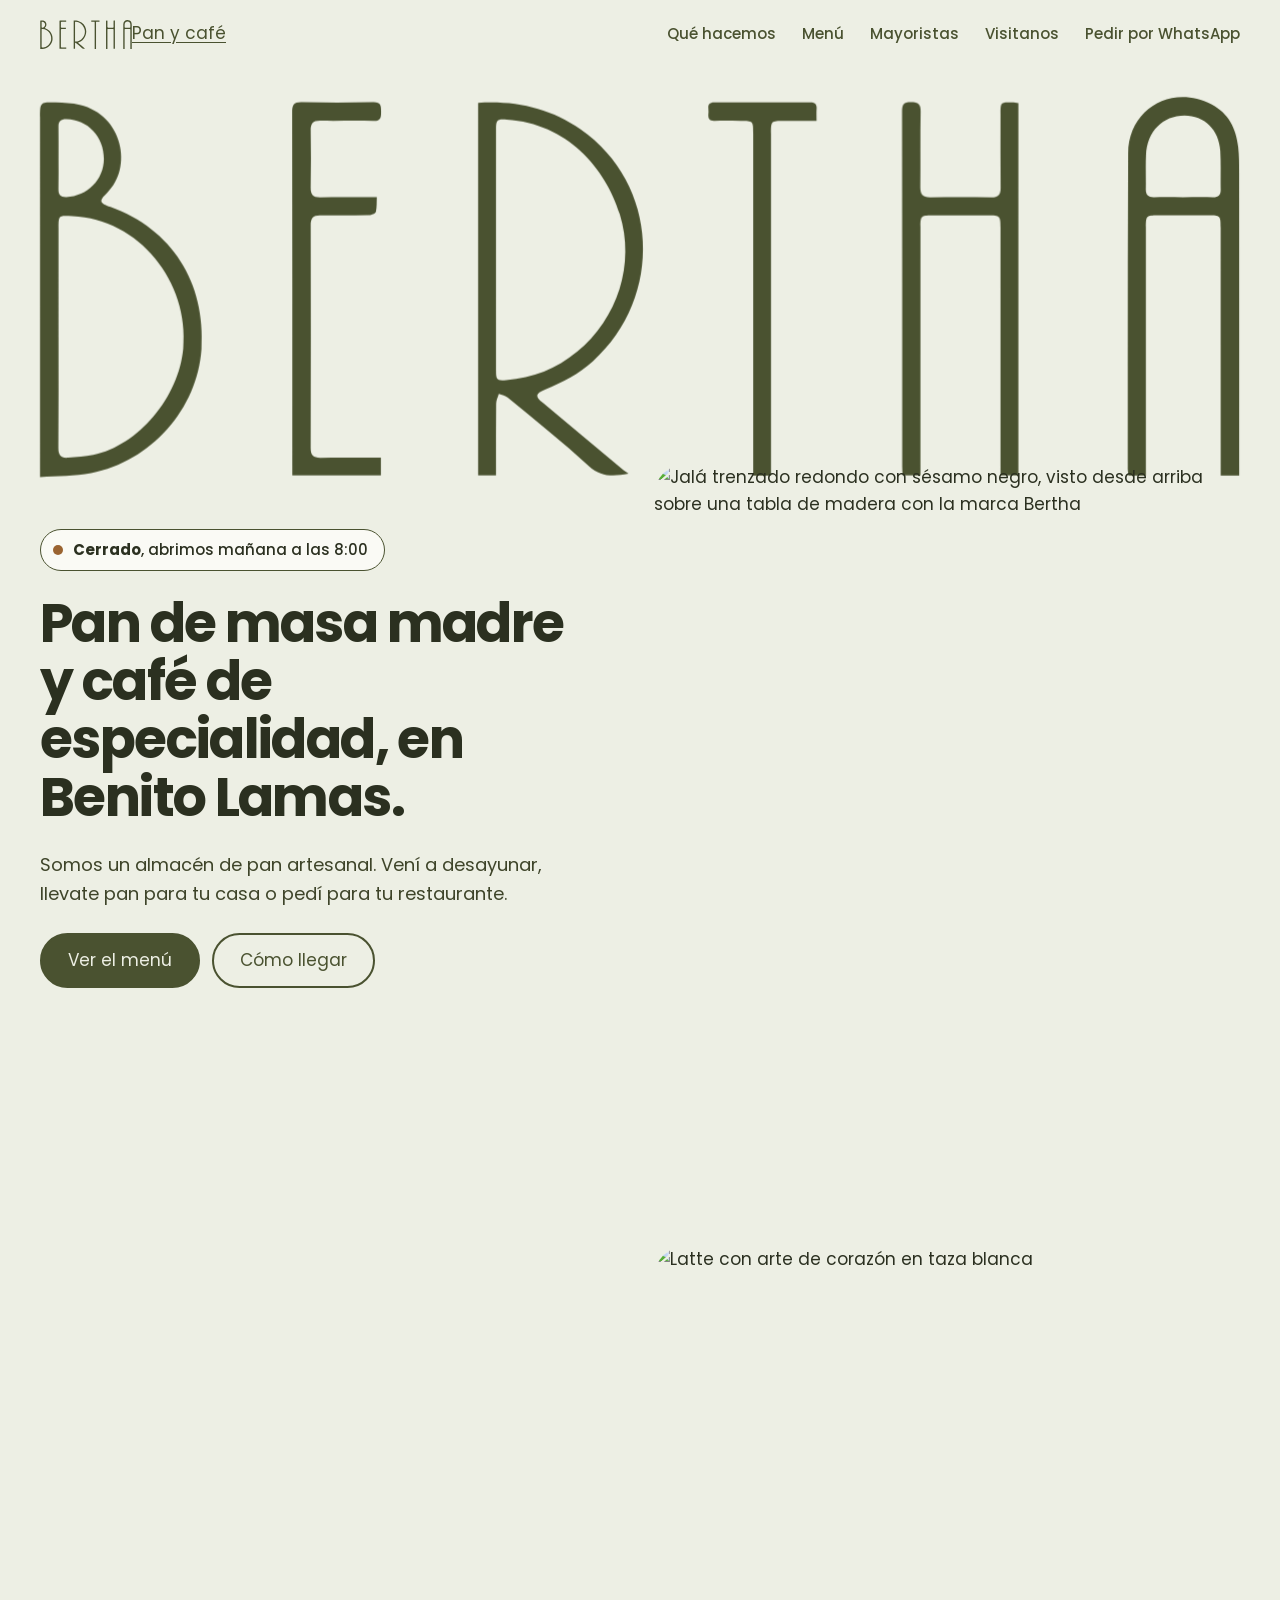
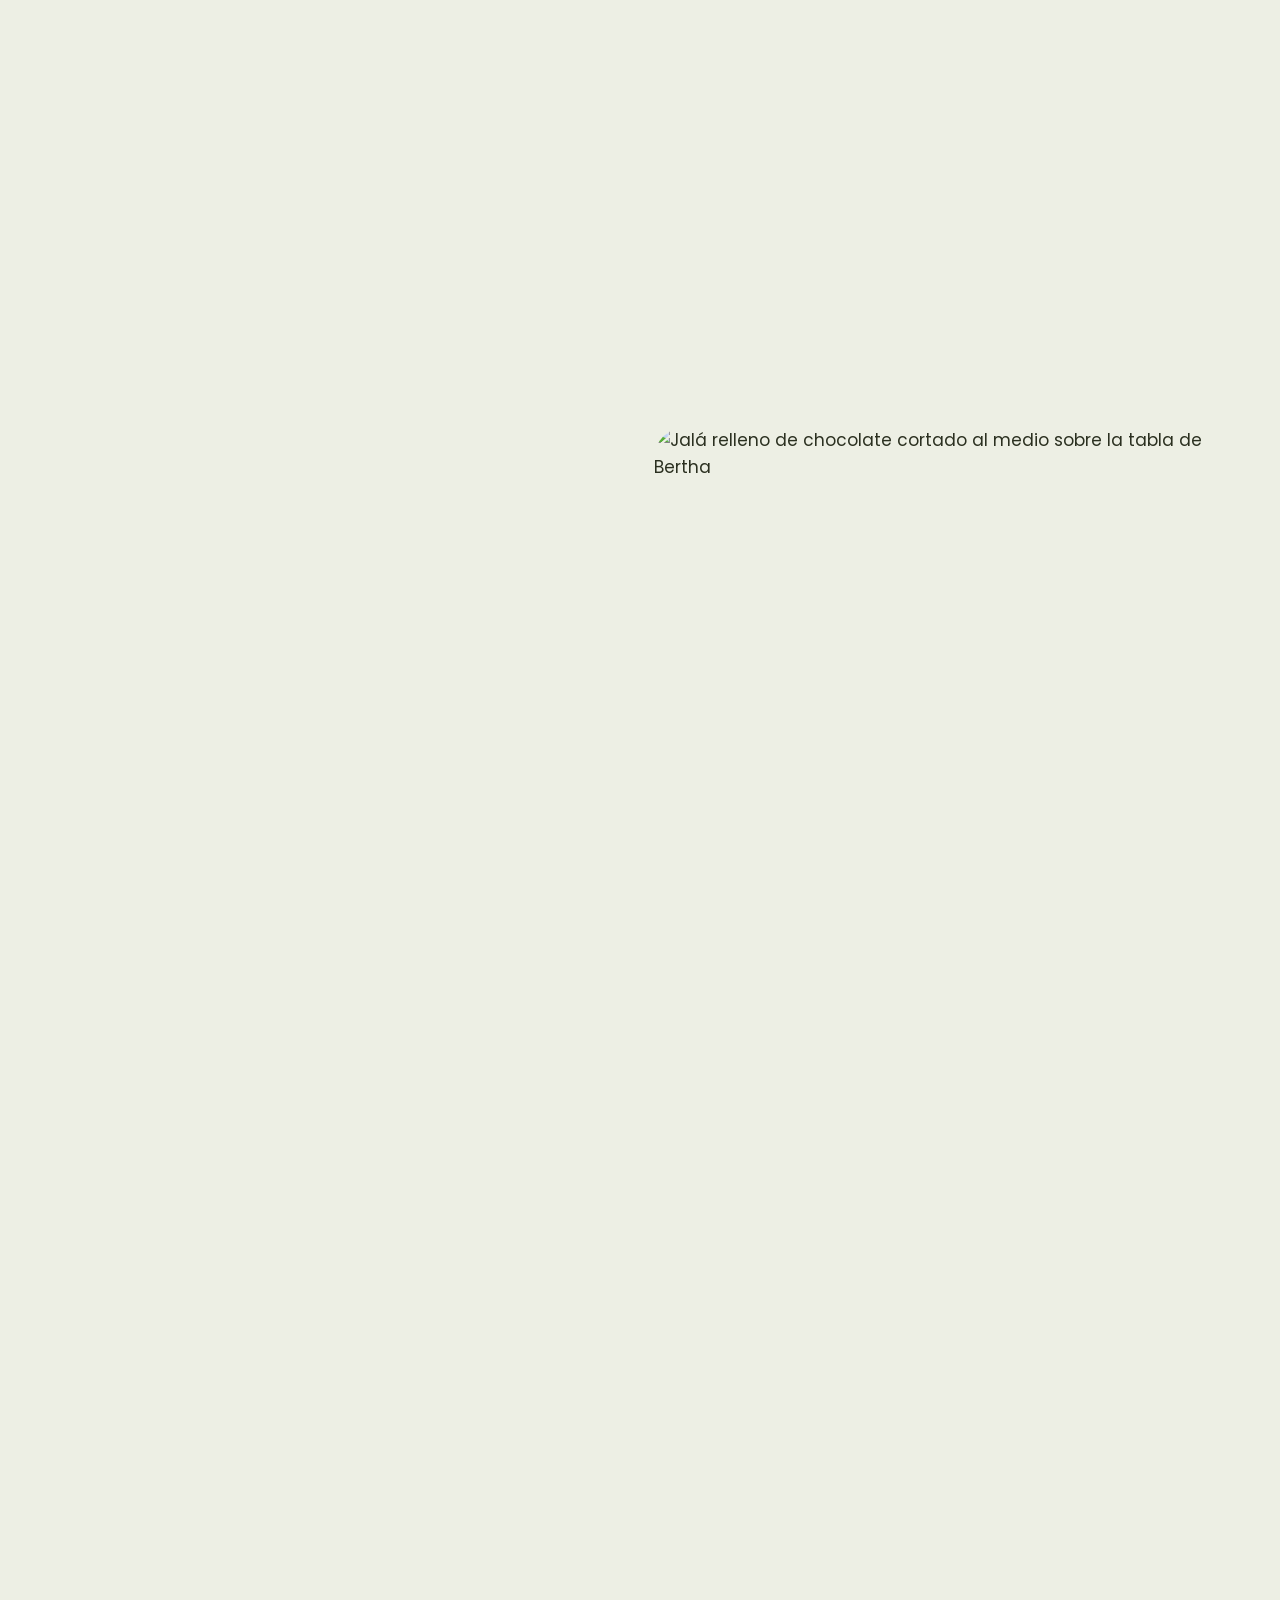
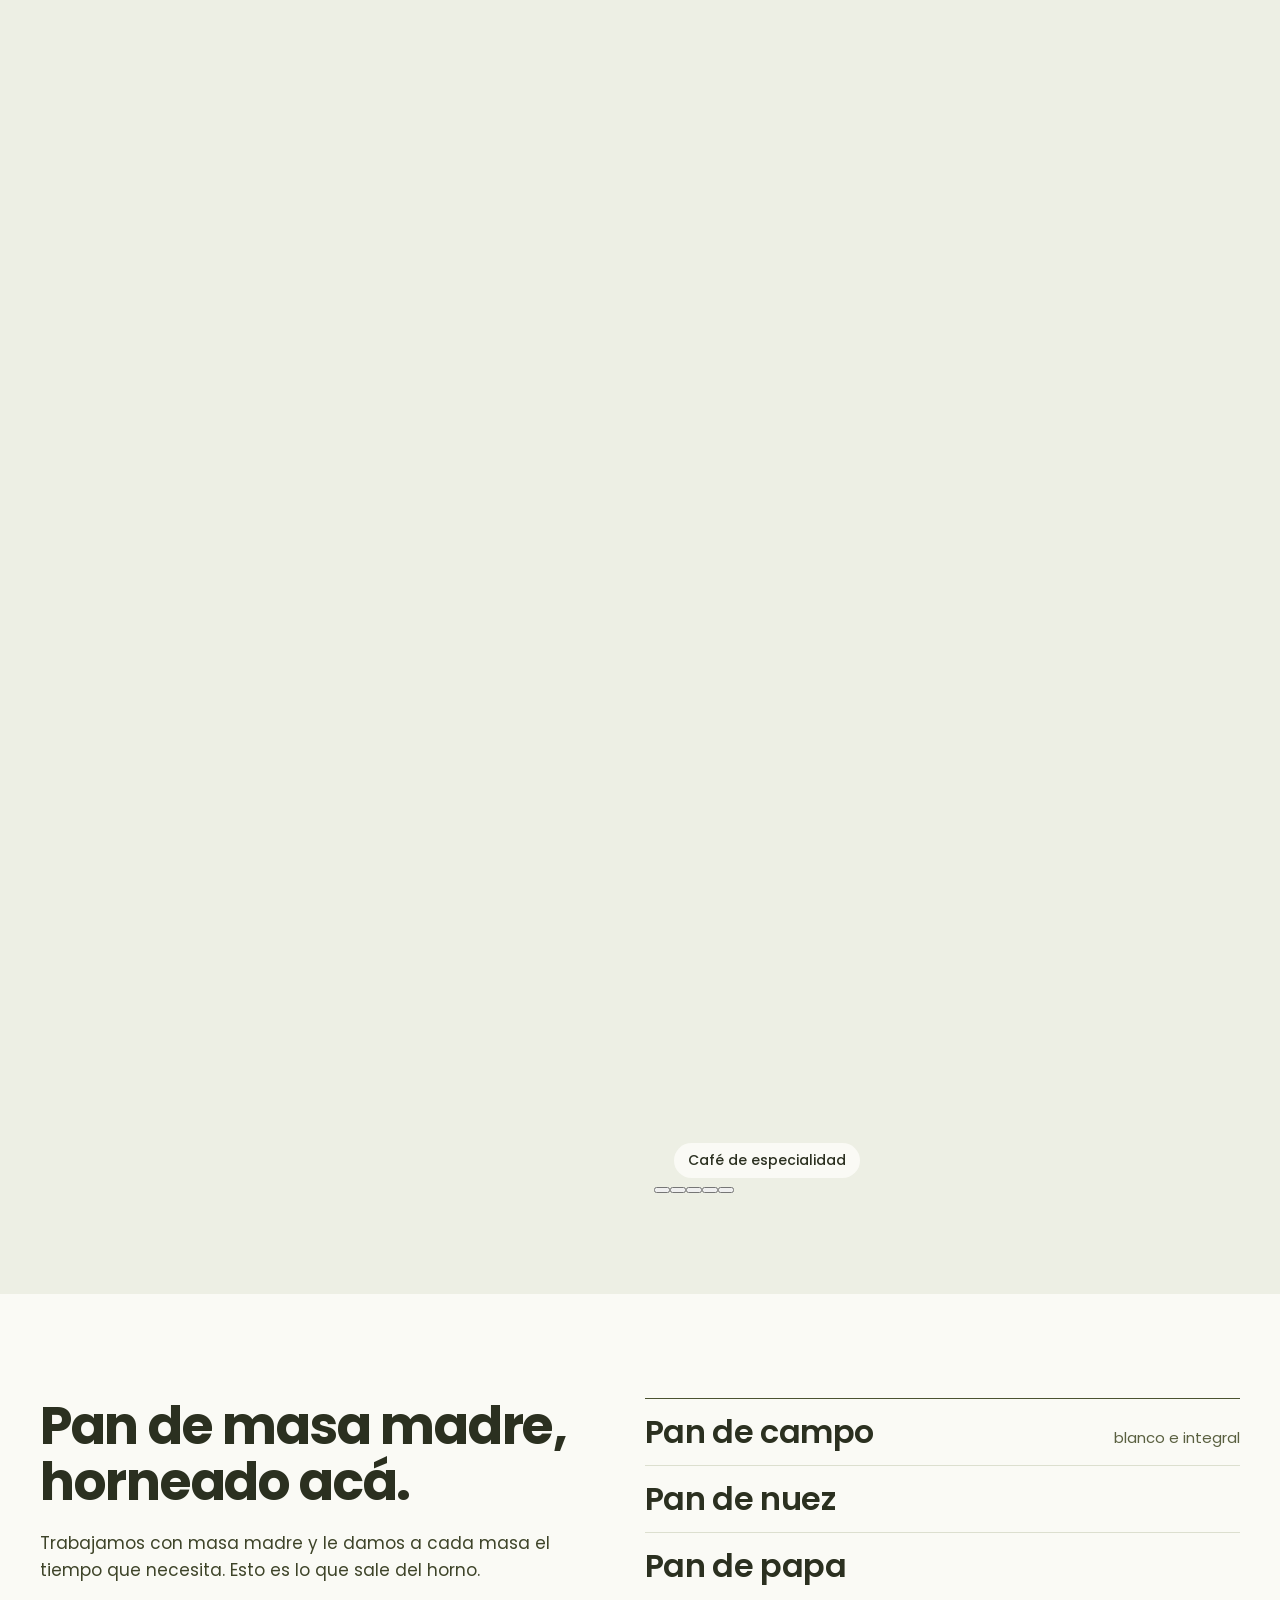
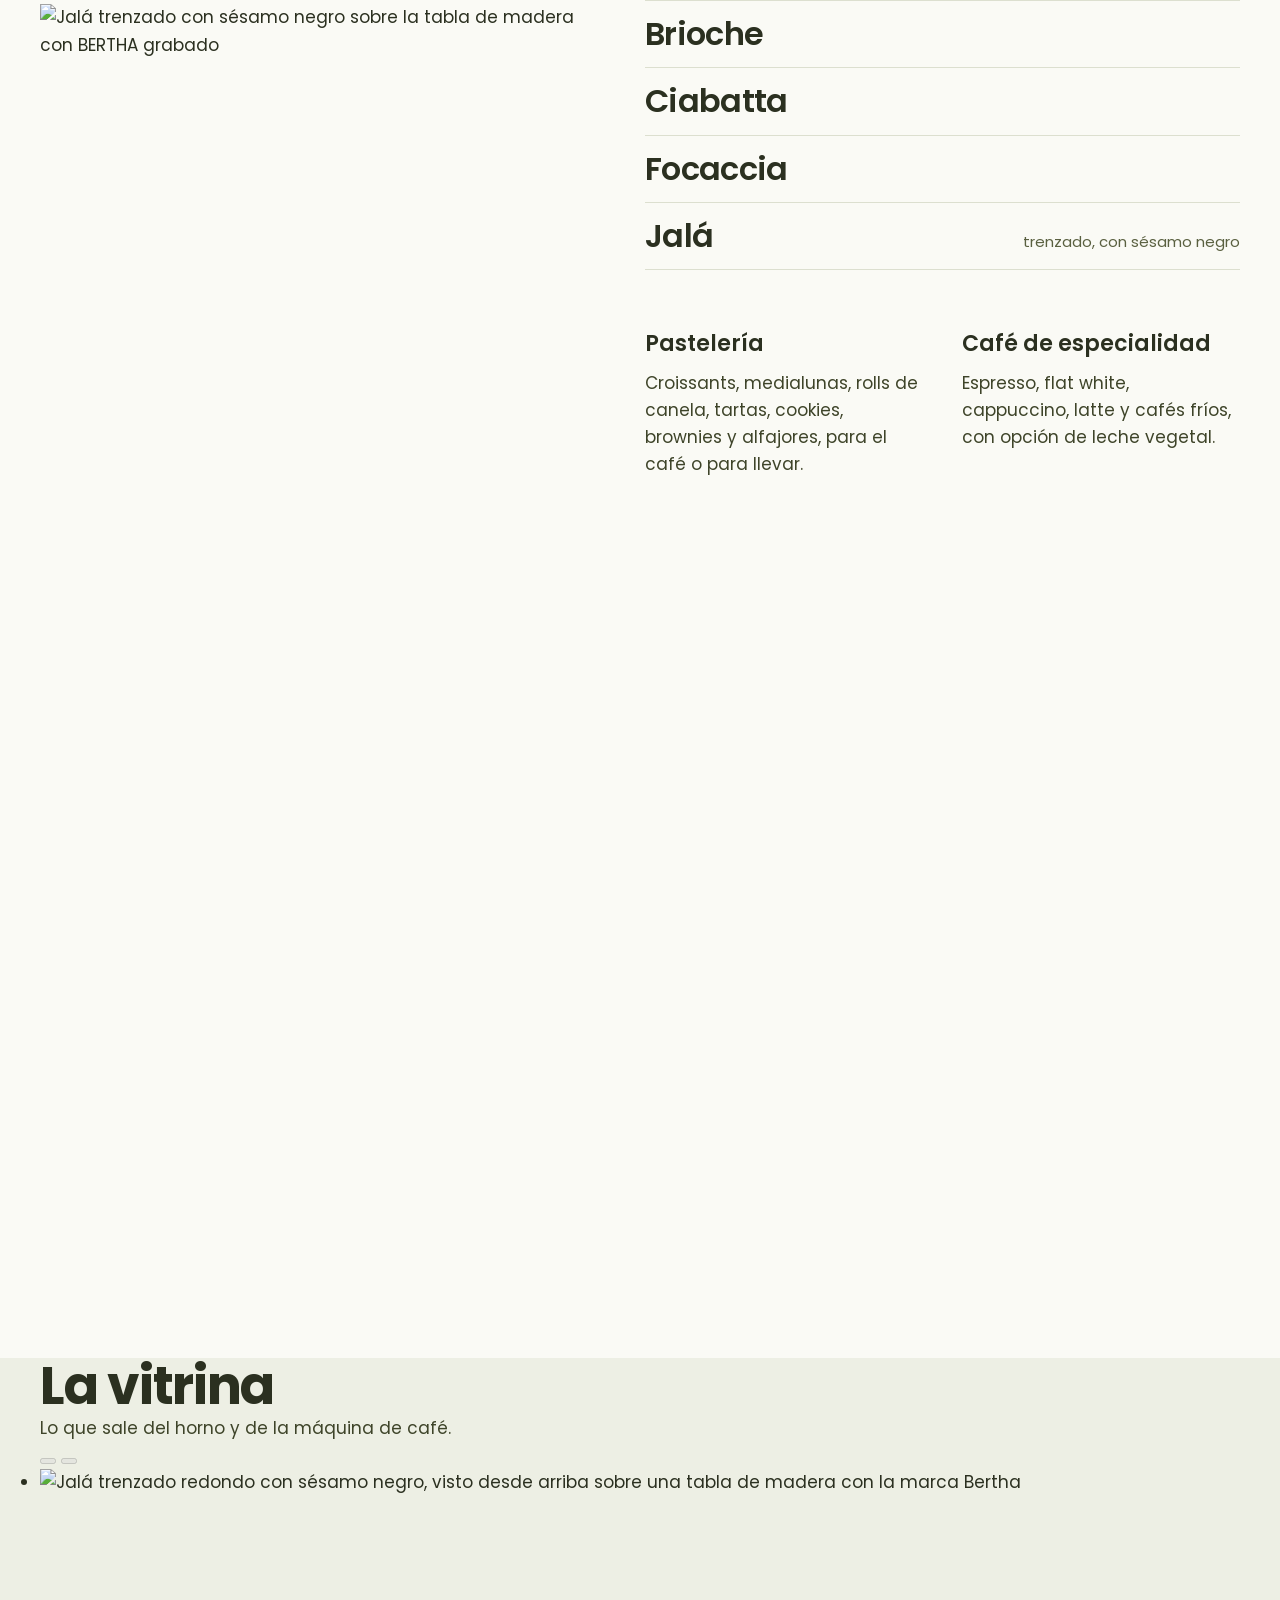
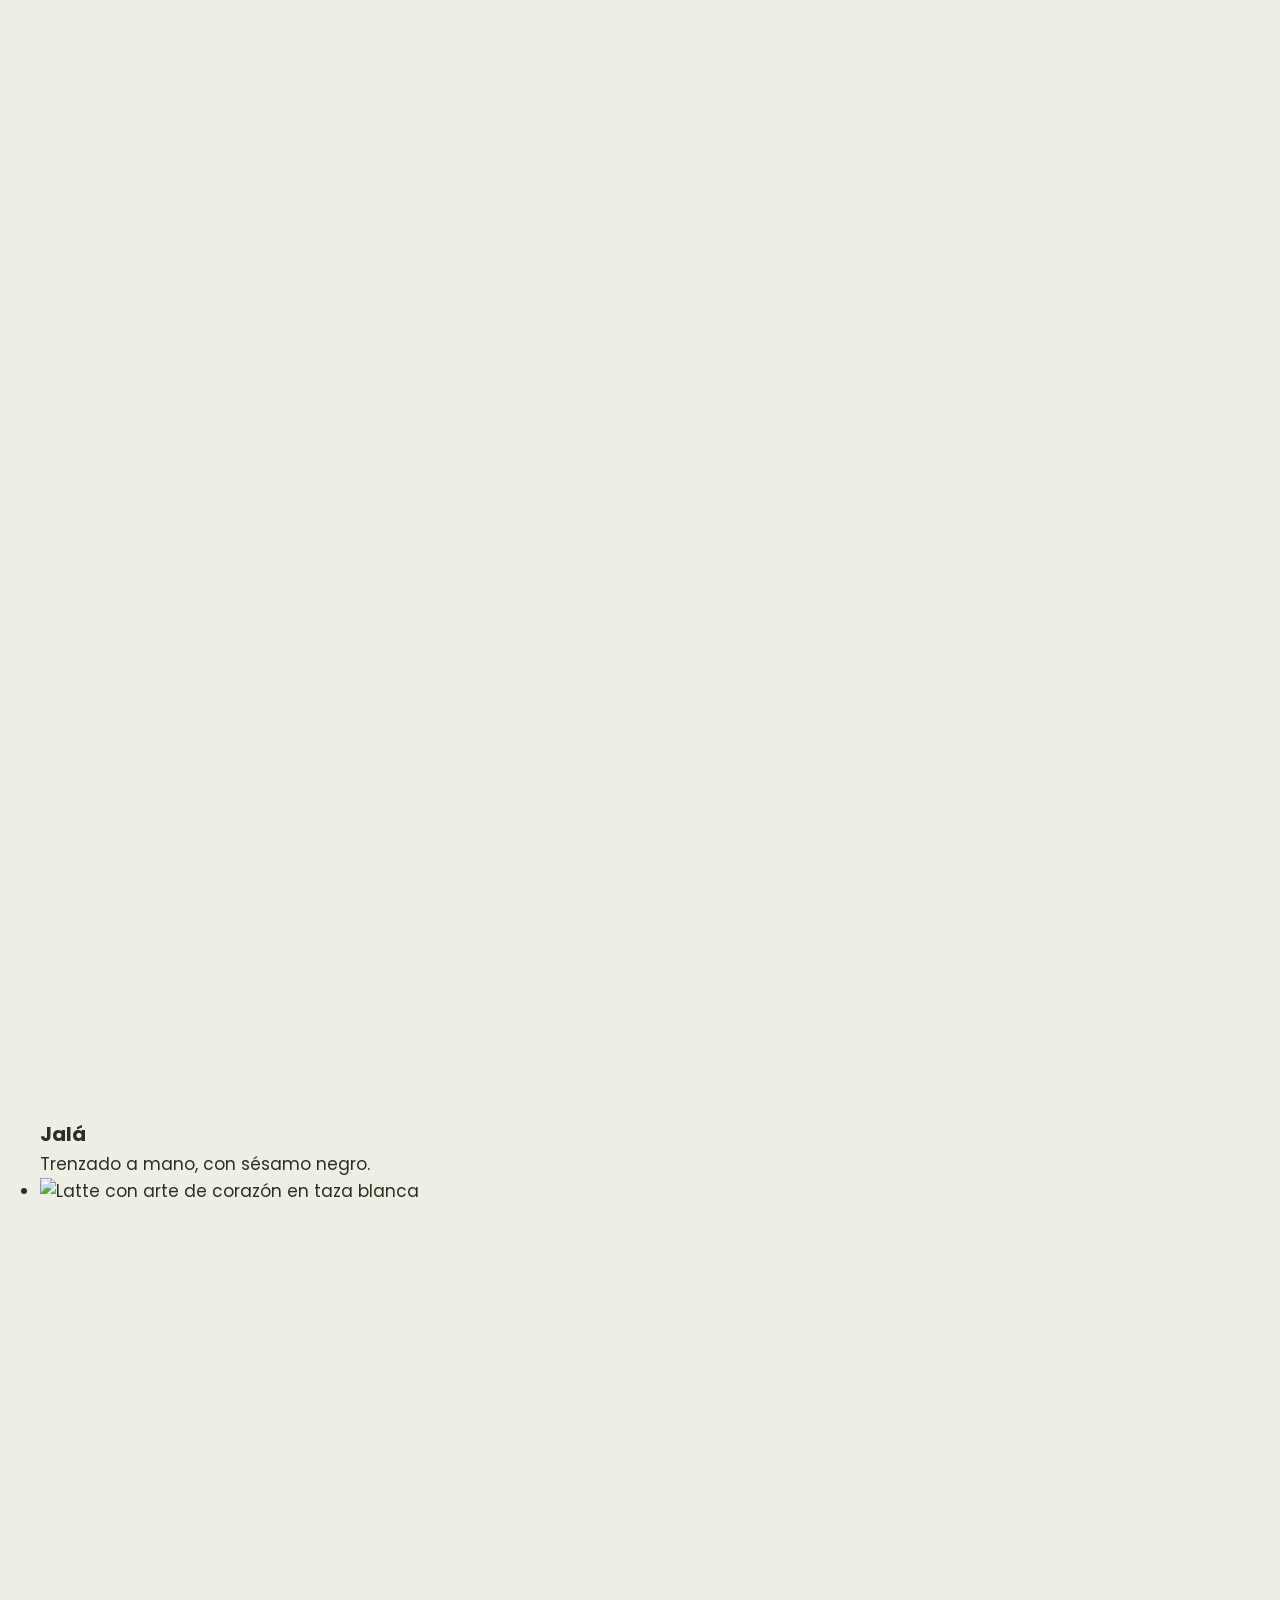
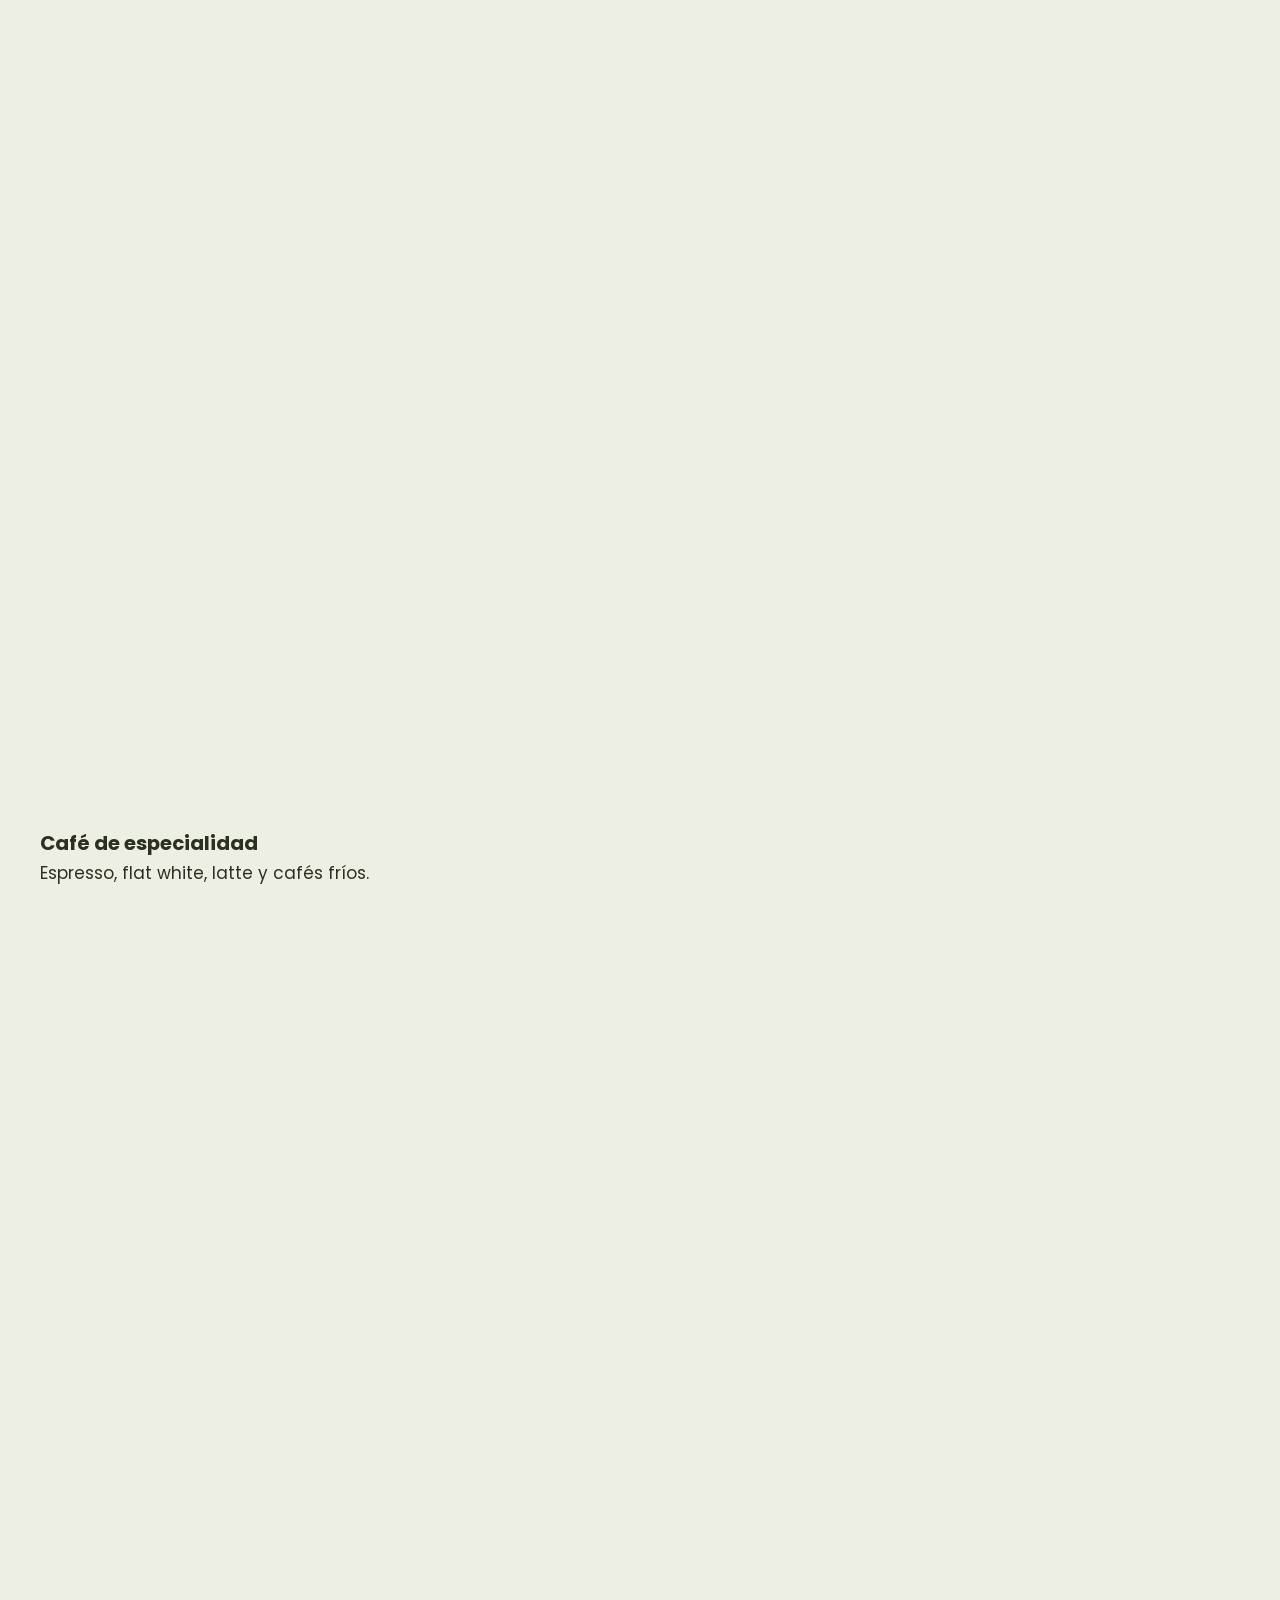
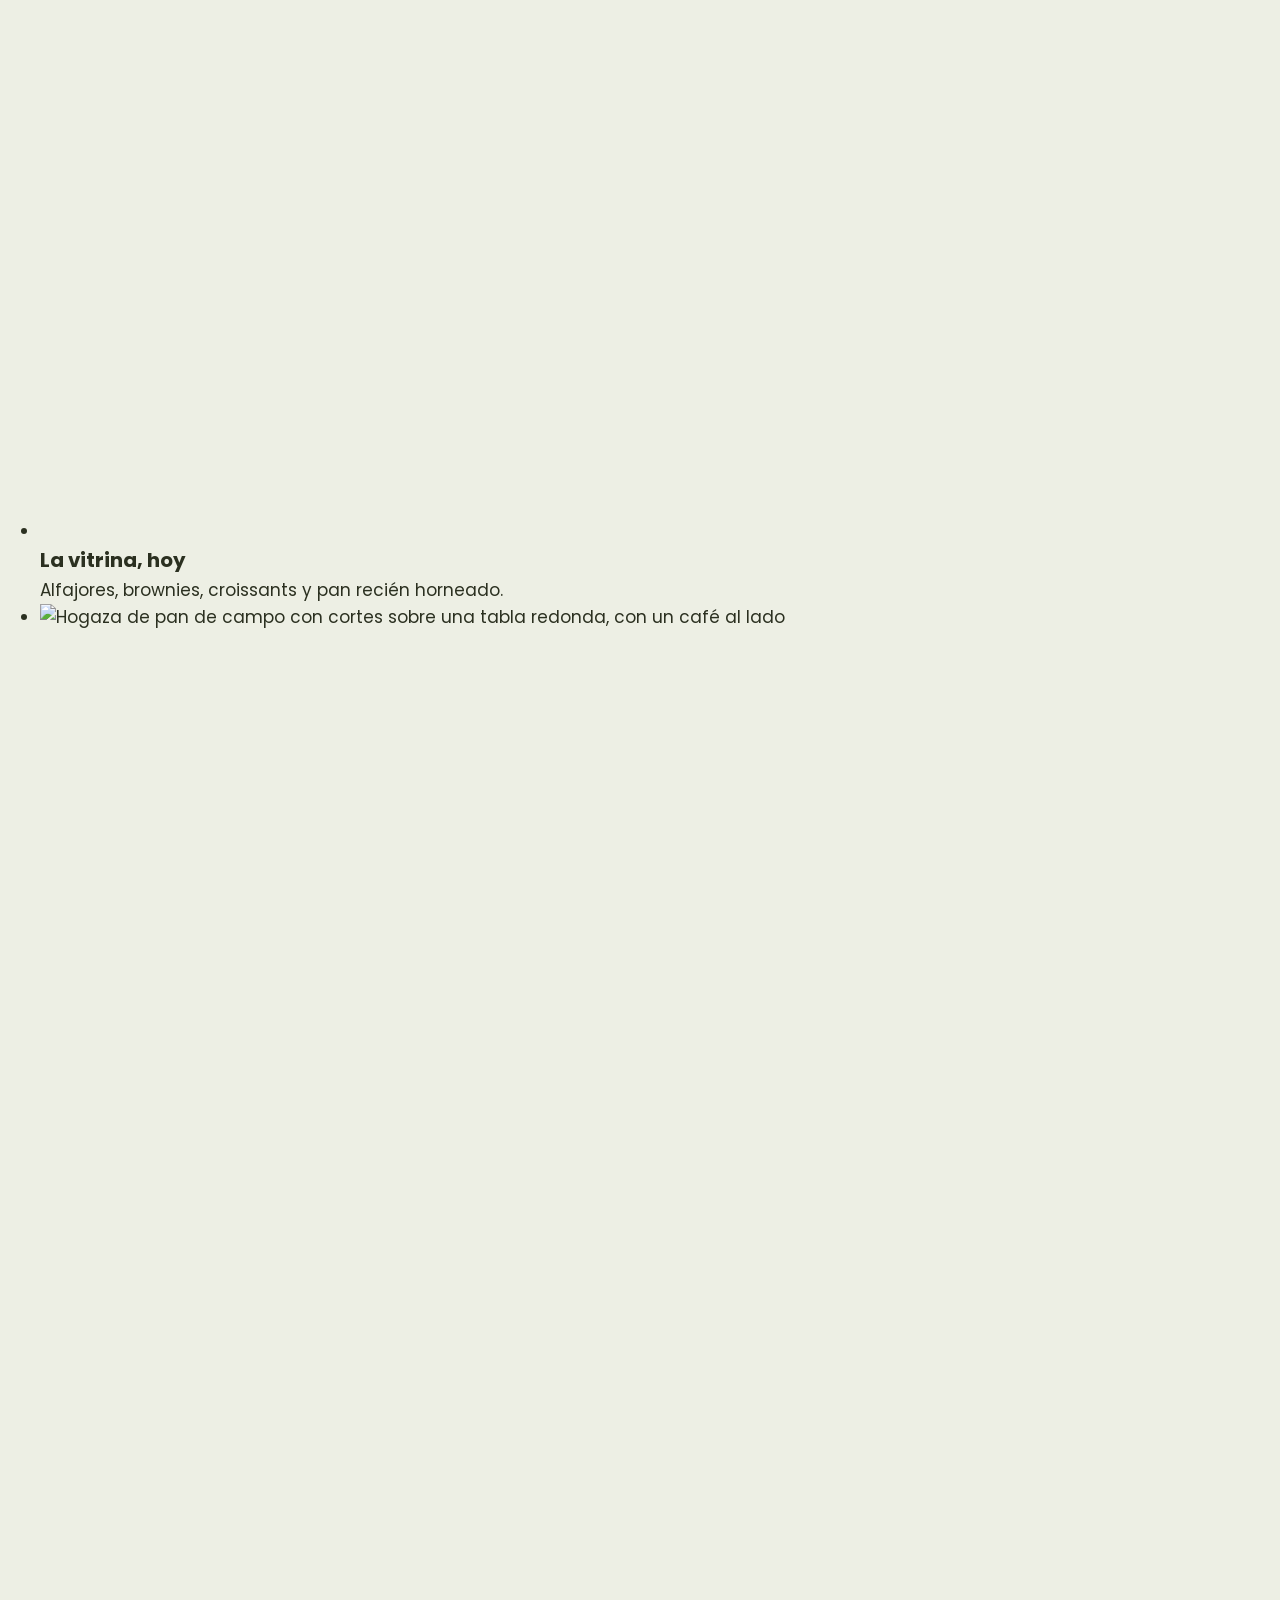
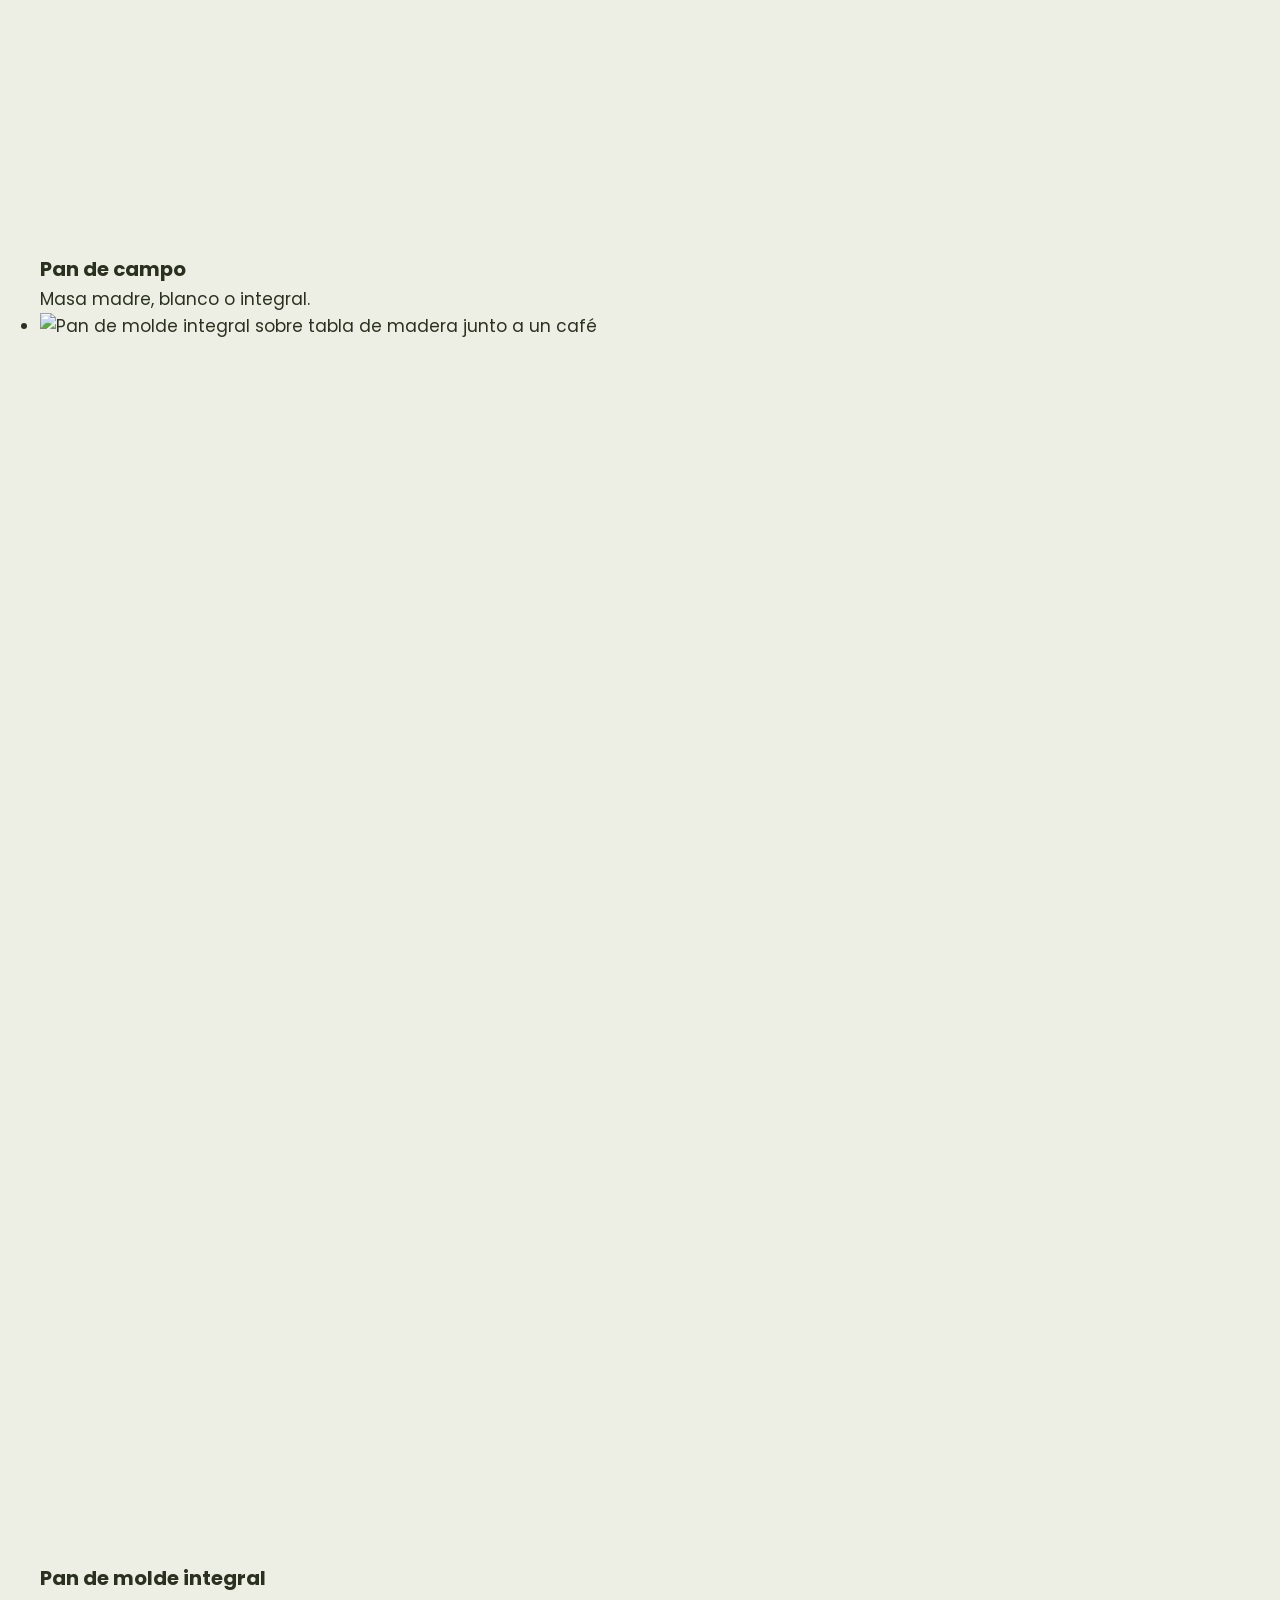
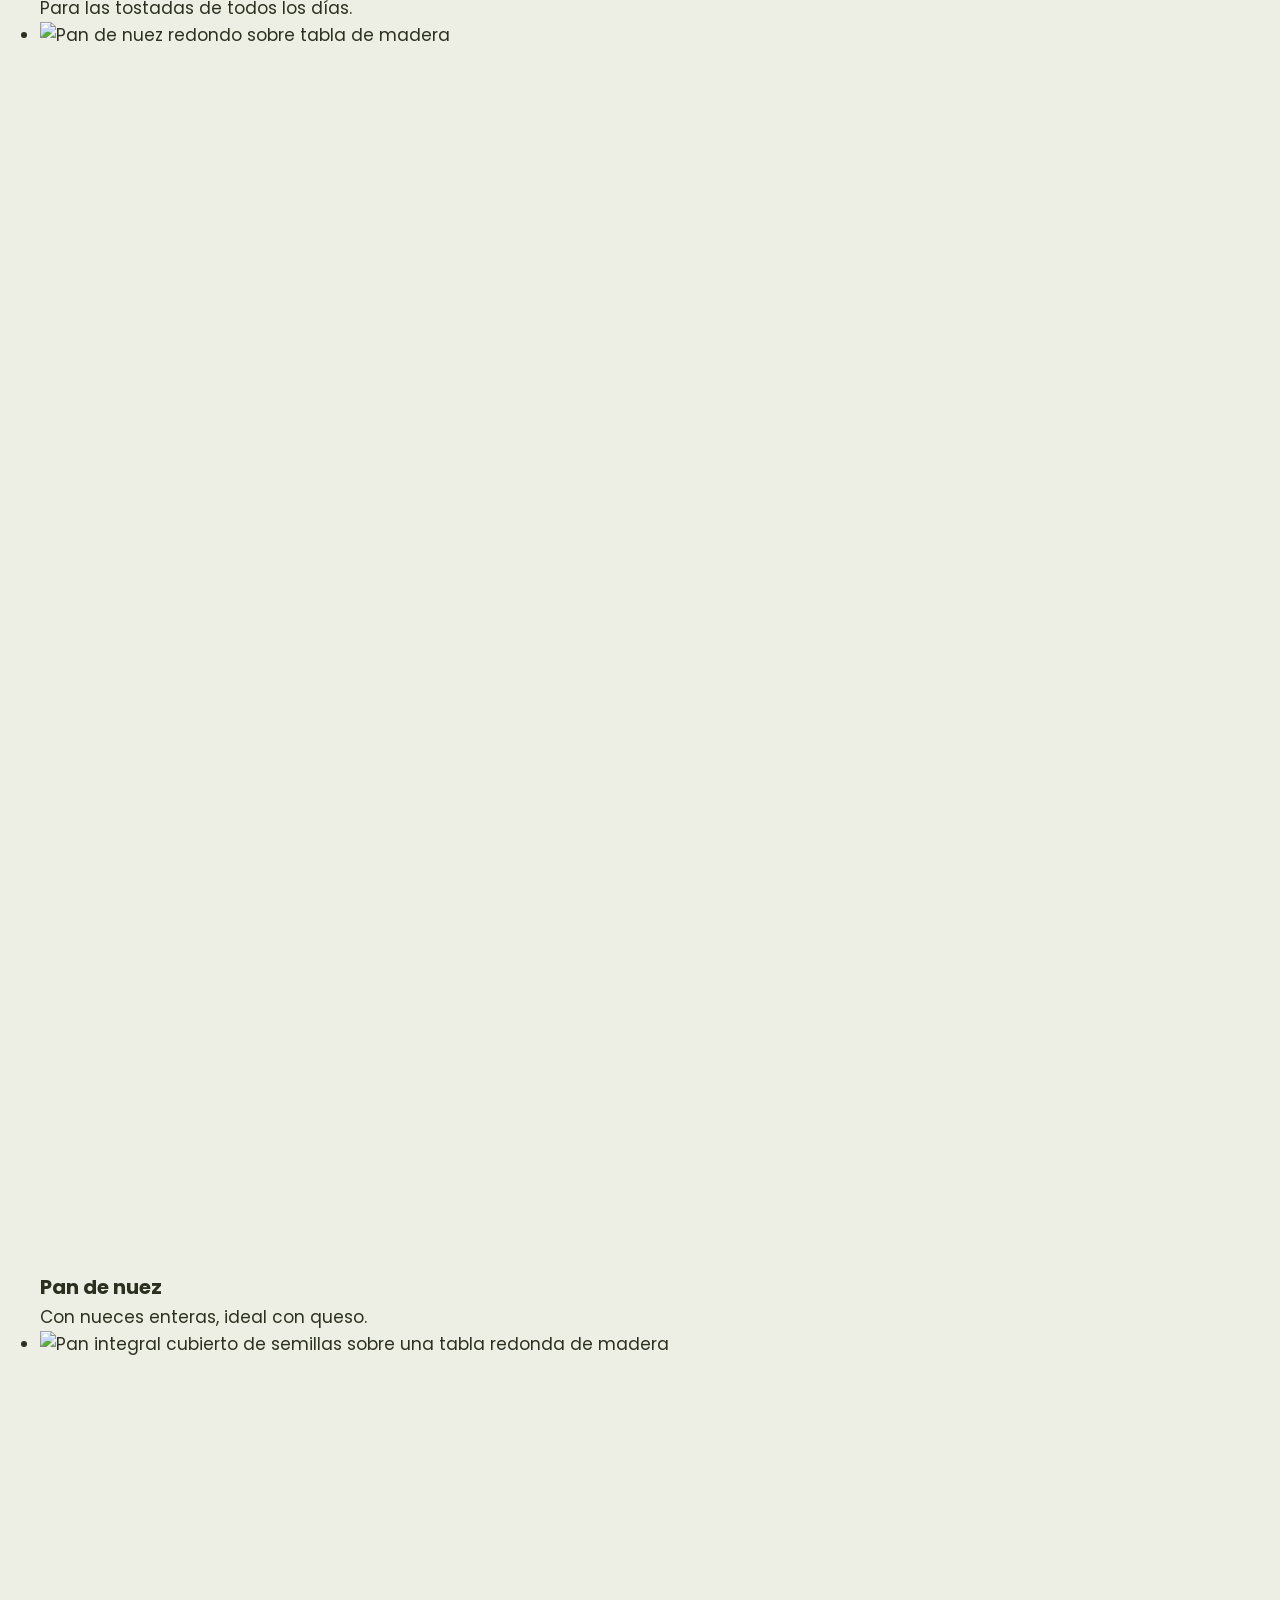
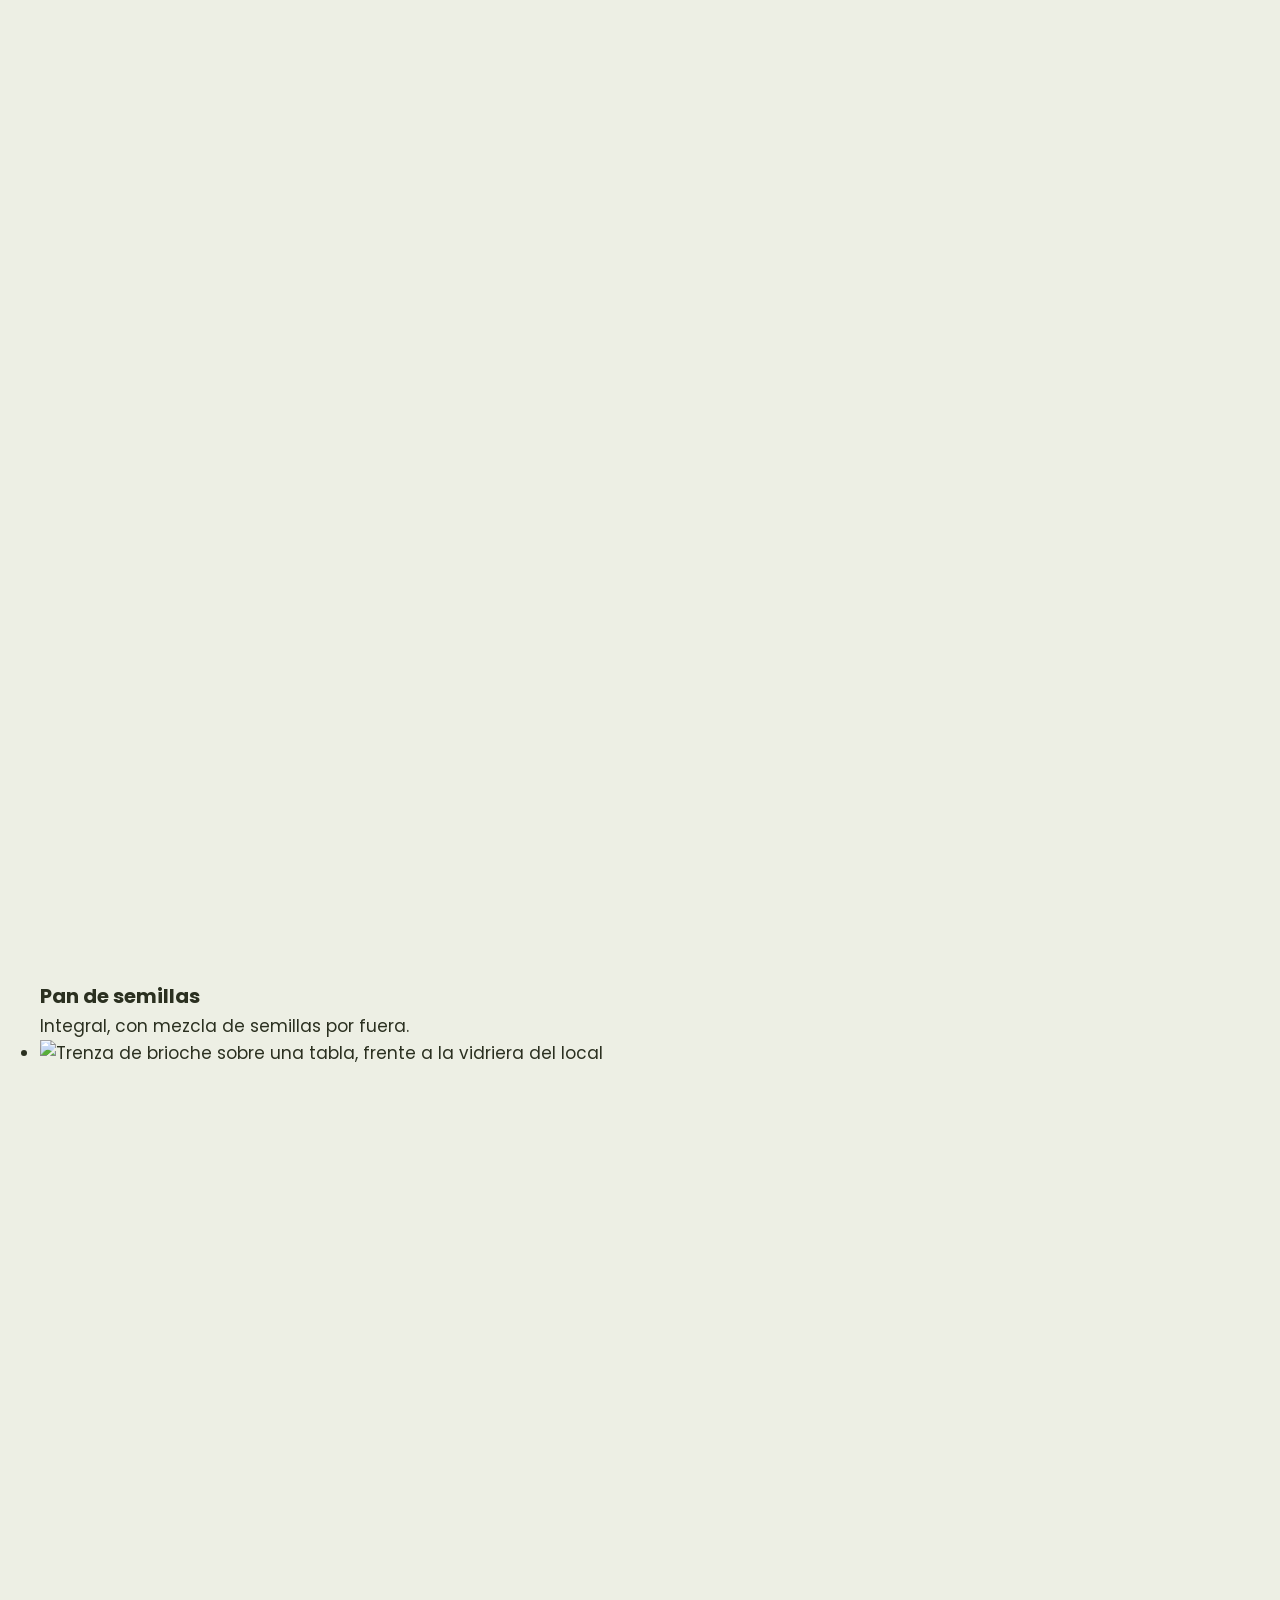
==== public/index.html @ c28b350d "Optimización: portada más liviana, preload correcto, zonas de toque y limpieza - Las fotos 2 a 5 de " ====
<!doctype html>
<html lang="es-UY">
<head>
<meta charset="utf-8">
<meta name="viewport" content="width=device-width, initial-scale=1">
<title>Bertha · Panadería de masa madre y café de especialidad en Montevideo</title>
<meta name="description" content="Bertha, almacén de pan en Benito Lamas 2864, Montevideo. Panadería artesanal con masa madre, pastelería y café de especialidad. Lunes a viernes de 8 a 20, sábados de 9 a 20, domingos cerrado.">
<link rel="canonical" href="https://bertha.uy/">
<meta name="theme-color" content="#EDEFE4">

<meta property="og:type" content="website">
<meta property="og:locale" content="es_UY">
<meta property="og:site_name" content="Bertha">
<meta property="og:title" content="Bertha · Pan de masa madre y café de especialidad">
<meta property="og:description" content="Almacén de pan artesanal y café de especialidad en Benito Lamas 2864, Montevideo.">
<meta property="og:url" content="https://bertha.uy/">
<meta property="og:image" content="https://bertha.uy/img/og.jpg">
<meta property="og:image:width" content="1200">
<meta property="og:image:height" content="630">
<meta name="twitter:card" content="summary_large_image">

<link rel="icon" href="/favicon.ico" sizes="48x48">
<link rel="icon" href="/favicon.svg" type="image/svg+xml">
<link rel="apple-touch-icon" href="/img/apple-touch-icon.png">
<link rel="manifest" href="/site.webmanifest">

<link rel="preconnect" href="https://fonts.googleapis.com">
<link rel="preconnect" href="https://fonts.gstatic.com" crossorigin>
<link href="https://fonts.googleapis.com/css2?family=Poppins:wght@400;500;600;700&display=swap" rel="stylesheet">
<link rel="preload" as="image" href="/img/g-jala-arriba-1000.webp" imagesrcset="/img/g-jala-arriba-600.webp 600w, /img/g-jala-arriba-1000.webp 1000w" imagesizes="(max-width: 860px) 100vw, 600px">
<link rel="stylesheet" href="/estilos.css?v=2026101314">
<script>document.documentElement.classList.add('js');</script>

<script type="application/ld+json">
{
  "@context": "https://schema.org",
  "@type": "Bakery",
  "name": "Bertha",
  "alternateName": "Bertha · Almacén de pan",
  "description": "Panadería artesanal con masa madre y café de especialidad.",
  "url": "https://bertha.uy/",
  "image": ["https://bertha.uy/img/og.jpg", "https://bertha.uy/img/g-jala-arriba-1000.jpg", "https://bertha.uy/img/g-mesa-vidriera-1000.jpg", "https://bertha.uy/img/g-campo-mesa-1000.jpg"],
  "logo": "https://bertha.uy/img/logo.png",
  "servesCuisine": ["Panadería", "Café de especialidad"],
  "priceRange": "$",
  "address": {
    "@type": "PostalAddress",
    "streetAddress": "Benito Lamas 2864",
    "addressLocality": "Montevideo",
    "addressCountry": "UY"
  },
  "openingHoursSpecification": [
    { "@type": "OpeningHoursSpecification", "dayOfWeek": ["Monday", "Tuesday", "Wednesday", "Thursday", "Friday"], "opens": "08:00", "closes": "20:00" },
    { "@type": "OpeningHoursSpecification", "dayOfWeek": "Saturday", "opens": "09:00", "closes": "20:00" }
  ],
  "telephone": "+598 98 092 333",
  "sameAs": ["https://www.instagram.com/bertha_uy/"]
}
</script>
</head>
<body>
<a class="saltar" href="#contenido">Saltar al contenido</a>

<header class="encabezado" id="encabezado">
  <nav class="contenedor nav" aria-label="Principal">
    <a class="marca" href="#inicio" aria-label="Bertha, ir al inicio"><svg aria-hidden="true" viewBox="260.324 218.324 316.235 100.212" width="92" height="29"><g fill="#4A5230"><path d="M 380.574219 258.46875 C 380.574219 269.140625 380.570312 279.808594 380.578125 290.480469 C 380.582031 292.96875 380.804688 293.144531 383.300781 292.960938 C 390.308594 292.433594 396.496094 290.03125 401.96875 285.488281 C 412.714844 276.5625 417.285156 262.332031 413.203125 249.167969 C 409.402344 236.917969 399.265625 225.242188 383.398438 224.25 C 380.867188 224.089844 380.578125 224.289062 380.578125 226.890625 C 380.574219 237.417969 380.574219 247.945312 380.574219 258.46875 M 415.527344 317.660156 C 411.570312 318.359375 408.265625 318.578125 405.058594 315.636719 C 398.191406 309.347656 390.867188 303.546875 383.683594 297.601562 C 383.054688 297.082031 382.105469 296.945312 381.304688 296.628906 C 381.0625 297.46875 380.617188 298.304688 380.609375 299.144531 C 380.546875 304.628906 380.574219 310.113281 380.574219 315.597656 L 380.574219 318.074219 L 375.863281 318.074219 L 375.863281 219.832031 C 385.734375 219.203125 394.785156 221.207031 402.890625 226.835938 C 423.488281 241.140625 425.011719 270.890625 406.105469 288.042969 C 402.382812 291.421875 398.066406 293.613281 393.484375 295.449219 C 390.957031 296.460938 390.820312 297.199219 392.890625 298.933594 C 399.976562 304.882812 407.078125 310.8125 414.183594 316.738281 C 414.597656 317.085938 415.078125 317.355469 415.527344 317.660156"/><path d="M 265.195312 234.4375 C 265.195312 237.140625 265.242188 239.847656 265.175781 242.542969 C 265.140625 244.078125 265.679688 244.730469 267.289062 244.679688 C 272.757812 244.511719 277.148438 240.089844 277.160156 234.632812 C 277.175781 228.78125 272.875 224.242188 267.28125 224.15625 C 265.882812 224.132812 265.15625 224.617188 265.183594 226.121094 C 265.230469 228.894531 265.195312 231.664062 265.195312 234.4375 M 265.195312 281.613281 C 265.195312 291.363281 265.238281 301.117188 265.15625 310.867188 C 265.140625 312.882812 265.90625 313.609375 267.785156 313.417969 C 269.980469 313.191406 272.210938 313.15625 274.351562 312.695312 C 286.378906 310.09375 296.867188 297.5 298.085938 284.636719 C 299.734375 267.15625 286.367188 250.394531 268.816406 249.734375 C 265.191406 249.601562 265.195312 249.445312 265.195312 253 C 265.191406 262.539062 265.191406 272.074219 265.195312 281.613281 M 260.324219 318.535156 L 260.324219 223.722656 C 260.324219 219.699219 260.324219 219.628906 264.457031 219.742188 C 266.578125 219.796875 268.746094 219.917969 270.800781 220.398438 C 282.179688 223.054688 284.898438 237.023438 277.949219 243.632812 C 275.777344 245.695312 276.015625 246.269531 278.898438 247.3125 C 295.027344 253.125 304.078125 267.257812 302.894531 284.769531 C 301.832031 300.515625 289.664062 314.367188 273.78125 317.476562 C 269.507812 318.316406 265.042969 318.191406 260.324219 318.535156"/><path d="M 561.753906 244.734375 C 564.378906 244.734375 567.007812 244.703125 569.632812 244.742188 C 571.058594 244.769531 571.714844 244.195312 571.683594 242.726562 C 571.621094 239.320312 571.765625 235.902344 571.570312 232.507812 C 571.25 226.949219 567.335938 223.199219 562.136719 223.21875 C 556.394531 223.238281 552.285156 227.386719 551.988281 233.628906 C 551.847656 236.601562 551.992188 239.59375 551.933594 242.574219 C 551.902344 244.117188 552.546875 244.773438 554.085938 244.746094 C 556.640625 244.703125 559.195312 244.734375 561.753906 244.734375 M 576.558594 318.144531 L 571.679688 318.144531 L 571.679688 315.351562 C 571.679688 294.496094 571.679688 273.644531 571.675781 252.789062 C 571.675781 249.59375 571.609375 249.527344 568.480469 249.523438 C 564 249.519531 559.515625 249.519531 555.03125 249.523438 C 552.070312 249.527344 551.949219 249.652344 551.949219 252.707031 C 551.949219 273.5625 551.949219 294.414062 551.949219 315.269531 L 551.949219 318.113281 L 547.359375 318.113281 C 547.292969 317.542969 547.179688 317.003906 547.179688 316.460938 C 547.191406 288.707031 547.148438 260.949219 547.277344 233.191406 C 547.332031 221.460938 558.804688 214.792969 569.242188 220.257812 C 573.75 222.617188 575.769531 226.652344 576.296875 231.503906 C 576.546875 233.761719 576.546875 236.054688 576.546875 238.328125 C 576.5625 264.09375 576.558594 289.859375 576.558594 315.621094 Z M 576.558594 318.144531"/><path d="M 492.511719 318.109375 L 487.820312 318.109375 C 487.777344 317.359375 487.703125 316.609375 487.703125 315.863281 C 487.699219 284.605469 487.714844 253.347656 487.660156 222.085938 C 487.65625 220.238281 488.105469 219.625 490.03125 219.644531 C 491.945312 219.660156 492.601562 220.128906 492.5625 222.152344 C 492.433594 228.773438 492.574219 235.398438 492.476562 242.015625 C 492.449219 244.035156 493.082031 244.808594 495.152344 244.769531 C 500.492188 244.671875 505.835938 244.6875 511.171875 244.761719 C 513.027344 244.789062 513.675781 244.078125 513.65625 242.246094 C 513.585938 235.765625 513.628906 229.285156 513.628906 222.804688 C 513.628906 219.628906 513.628906 219.625 516.738281 219.71875 C 517.226562 219.734375 517.710938 219.820312 518.335938 219.890625 L 518.335938 318.074219 L 513.628906 318.074219 L 513.628906 252.769531 C 513.625 249.679688 513.484375 249.535156 510.375 249.527344 C 505.390625 249.515625 500.40625 249.515625 495.421875 249.527344 C 492.714844 249.53125 492.515625 249.726562 492.515625 252.460938 C 492.511719 273.394531 492.511719 294.328125 492.511719 315.261719 Z M 492.511719 318.109375"/><path d="M 350.21875 313.433594 L 350.21875 318.0625 L 326.859375 318.0625 L 326.859375 315.675781 C 326.859375 284.5625 326.878906 253.445312 326.820312 222.328125 C 326.816406 220.332031 327.265625 219.613281 329.390625 219.664062 C 335.652344 219.800781 341.921875 219.792969 348.183594 219.667969 C 350.234375 219.625 350.277344 220.625 350.273438 222.148438 C 350.261719 223.652344 350.265625 224.691406 348.195312 224.621094 C 343.570312 224.46875 338.941406 224.640625 334.3125 224.546875 C 332.335938 224.5 331.679688 225.273438 331.710938 227.183594 C 331.792969 232.167969 331.804688 237.15625 331.703125 242.136719 C 331.667969 244.074219 332.332031 244.804688 334.289062 244.765625 C 339.117188 244.675781 343.945312 244.738281 349.152344 244.738281 C 349.089844 246.175781 349.1875 247.449219 348.894531 248.628906 C 348.792969 249.046875 347.738281 249.472656 347.113281 249.484375 C 342.84375 249.554688 338.566406 249.585938 334.296875 249.496094 C 332.339844 249.449219 331.703125 250.195312 331.710938 252.128906 C 331.757812 271.710938 331.761719 291.289062 331.703125 310.867188 C 331.695312 312.878906 332.472656 313.484375 334.34375 313.457031 C 338.832031 313.386719 343.320312 313.433594 347.804688 313.433594 Z M 350.21875 313.433594"/><path d="M 453.097656 318.144531 L 448.40625 318.144531 L 448.40625 227.917969 C 448.40625 224.59375 448.390625 224.578125 445.074219 224.578125 C 442.796875 224.574219 440.515625 224.484375 438.242188 224.601562 C 436.40625 224.691406 436.519531 223.539062 436.617188 222.386719 C 436.710938 221.265625 435.964844 219.679688 438.210938 219.695312 C 446.613281 219.746094 455.007812 219.734375 463.410156 219.695312 C 464.710938 219.6875 465.226562 220.148438 465.125 221.433594 C 465.054688 222.347656 465.113281 223.269531 465.113281 224.578125 C 462.152344 224.578125 459.339844 224.574219 456.53125 224.578125 C 453.101562 224.578125 453.097656 224.578125 453.097656 227.996094 Z M 453.097656 318.144531"/></g></svg><span class="eslogan">Pan y café</span></a>
    <div class="enlaces">
      <a href="#hacemos" class="solo-ancho">Qué hacemos</a>
      <a href="#menu">Menú</a>
      <a href="#mayoristas">Mayoristas</a>
      <a href="#visitanos">Visitanos</a>
      <a class="pedir" href="https://wa.me/59898092333">Pedir por WhatsApp</a>
    </div>
  </nav>
</header>

<main id="contenido">

<section id="inicio" class="portada">
  <div class="contenedor">
    <h1 class="titulo-marca"><svg class="logotipo" role="img" aria-label="Bertha" preserveAspectRatio="xMinYMid meet" viewBox="260.324 218.324 316.235 100.212" width="1200" height="380"><path class="l3" d="M 380.574219 258.46875 C 380.574219 269.140625 380.570312 279.808594 380.578125 290.480469 C 380.582031 292.96875 380.804688 293.144531 383.300781 292.960938 C 390.308594 292.433594 396.496094 290.03125 401.96875 285.488281 C 412.714844 276.5625 417.285156 262.332031 413.203125 249.167969 C 409.402344 236.917969 399.265625 225.242188 383.398438 224.25 C 380.867188 224.089844 380.578125 224.289062 380.578125 226.890625 C 380.574219 237.417969 380.574219 247.945312 380.574219 258.46875 M 415.527344 317.660156 C 411.570312 318.359375 408.265625 318.578125 405.058594 315.636719 C 398.191406 309.347656 390.867188 303.546875 383.683594 297.601562 C 383.054688 297.082031 382.105469 296.945312 381.304688 296.628906 C 381.0625 297.46875 380.617188 298.304688 380.609375 299.144531 C 380.546875 304.628906 380.574219 310.113281 380.574219 315.597656 L 380.574219 318.074219 L 375.863281 318.074219 L 375.863281 219.832031 C 385.734375 219.203125 394.785156 221.207031 402.890625 226.835938 C 423.488281 241.140625 425.011719 270.890625 406.105469 288.042969 C 402.382812 291.421875 398.066406 293.613281 393.484375 295.449219 C 390.957031 296.460938 390.820312 297.199219 392.890625 298.933594 C 399.976562 304.882812 407.078125 310.8125 414.183594 316.738281 C 414.597656 317.085938 415.078125 317.355469 415.527344 317.660156"/><path class="l1" d="M 265.195312 234.4375 C 265.195312 237.140625 265.242188 239.847656 265.175781 242.542969 C 265.140625 244.078125 265.679688 244.730469 267.289062 244.679688 C 272.757812 244.511719 277.148438 240.089844 277.160156 234.632812 C 277.175781 228.78125 272.875 224.242188 267.28125 224.15625 C 265.882812 224.132812 265.15625 224.617188 265.183594 226.121094 C 265.230469 228.894531 265.195312 231.664062 265.195312 234.4375 M 265.195312 281.613281 C 265.195312 291.363281 265.238281 301.117188 265.15625 310.867188 C 265.140625 312.882812 265.90625 313.609375 267.785156 313.417969 C 269.980469 313.191406 272.210938 313.15625 274.351562 312.695312 C 286.378906 310.09375 296.867188 297.5 298.085938 284.636719 C 299.734375 267.15625 286.367188 250.394531 268.816406 249.734375 C 265.191406 249.601562 265.195312 249.445312 265.195312 253 C 265.191406 262.539062 265.191406 272.074219 265.195312 281.613281 M 260.324219 318.535156 L 260.324219 223.722656 C 260.324219 219.699219 260.324219 219.628906 264.457031 219.742188 C 266.578125 219.796875 268.746094 219.917969 270.800781 220.398438 C 282.179688 223.054688 284.898438 237.023438 277.949219 243.632812 C 275.777344 245.695312 276.015625 246.269531 278.898438 247.3125 C 295.027344 253.125 304.078125 267.257812 302.894531 284.769531 C 301.832031 300.515625 289.664062 314.367188 273.78125 317.476562 C 269.507812 318.316406 265.042969 318.191406 260.324219 318.535156"/><path class="l6" d="M 561.753906 244.734375 C 564.378906 244.734375 567.007812 244.703125 569.632812 244.742188 C 571.058594 244.769531 571.714844 244.195312 571.683594 242.726562 C 571.621094 239.320312 571.765625 235.902344 571.570312 232.507812 C 571.25 226.949219 567.335938 223.199219 562.136719 223.21875 C 556.394531 223.238281 552.285156 227.386719 551.988281 233.628906 C 551.847656 236.601562 551.992188 239.59375 551.933594 242.574219 C 551.902344 244.117188 552.546875 244.773438 554.085938 244.746094 C 556.640625 244.703125 559.195312 244.734375 561.753906 244.734375 M 576.558594 318.144531 L 571.679688 318.144531 L 571.679688 315.351562 C 571.679688 294.496094 571.679688 273.644531 571.675781 252.789062 C 571.675781 249.59375 571.609375 249.527344 568.480469 249.523438 C 564 249.519531 559.515625 249.519531 555.03125 249.523438 C 552.070312 249.527344 551.949219 249.652344 551.949219 252.707031 C 551.949219 273.5625 551.949219 294.414062 551.949219 315.269531 L 551.949219 318.113281 L 547.359375 318.113281 C 547.292969 317.542969 547.179688 317.003906 547.179688 316.460938 C 547.191406 288.707031 547.148438 260.949219 547.277344 233.191406 C 547.332031 221.460938 558.804688 214.792969 569.242188 220.257812 C 573.75 222.617188 575.769531 226.652344 576.296875 231.503906 C 576.546875 233.761719 576.546875 236.054688 576.546875 238.328125 C 576.5625 264.09375 576.558594 289.859375 576.558594 315.621094 Z M 576.558594 318.144531"/><path class="l5" d="M 492.511719 318.109375 L 487.820312 318.109375 C 487.777344 317.359375 487.703125 316.609375 487.703125 315.863281 C 487.699219 284.605469 487.714844 253.347656 487.660156 222.085938 C 487.65625 220.238281 488.105469 219.625 490.03125 219.644531 C 491.945312 219.660156 492.601562 220.128906 492.5625 222.152344 C 492.433594 228.773438 492.574219 235.398438 492.476562 242.015625 C 492.449219 244.035156 493.082031 244.808594 495.152344 244.769531 C 500.492188 244.671875 505.835938 244.6875 511.171875 244.761719 C 513.027344 244.789062 513.675781 244.078125 513.65625 242.246094 C 513.585938 235.765625 513.628906 229.285156 513.628906 222.804688 C 513.628906 219.628906 513.628906 219.625 516.738281 219.71875 C 517.226562 219.734375 517.710938 219.820312 518.335938 219.890625 L 518.335938 318.074219 L 513.628906 318.074219 L 513.628906 252.769531 C 513.625 249.679688 513.484375 249.535156 510.375 249.527344 C 505.390625 249.515625 500.40625 249.515625 495.421875 249.527344 C 492.714844 249.53125 492.515625 249.726562 492.515625 252.460938 C 492.511719 273.394531 492.511719 294.328125 492.511719 315.261719 Z M 492.511719 318.109375"/><path class="l2" d="M 350.21875 313.433594 L 350.21875 318.0625 L 326.859375 318.0625 L 326.859375 315.675781 C 326.859375 284.5625 326.878906 253.445312 326.820312 222.328125 C 326.816406 220.332031 327.265625 219.613281 329.390625 219.664062 C 335.652344 219.800781 341.921875 219.792969 348.183594 219.667969 C 350.234375 219.625 350.277344 220.625 350.273438 222.148438 C 350.261719 223.652344 350.265625 224.691406 348.195312 224.621094 C 343.570312 224.46875 338.941406 224.640625 334.3125 224.546875 C 332.335938 224.5 331.679688 225.273438 331.710938 227.183594 C 331.792969 232.167969 331.804688 237.15625 331.703125 242.136719 C 331.667969 244.074219 332.332031 244.804688 334.289062 244.765625 C 339.117188 244.675781 343.945312 244.738281 349.152344 244.738281 C 349.089844 246.175781 349.1875 247.449219 348.894531 248.628906 C 348.792969 249.046875 347.738281 249.472656 347.113281 249.484375 C 342.84375 249.554688 338.566406 249.585938 334.296875 249.496094 C 332.339844 249.449219 331.703125 250.195312 331.710938 252.128906 C 331.757812 271.710938 331.761719 291.289062 331.703125 310.867188 C 331.695312 312.878906 332.472656 313.484375 334.34375 313.457031 C 338.832031 313.386719 343.320312 313.433594 347.804688 313.433594 Z M 350.21875 313.433594"/><path class="l4" d="M 453.097656 318.144531 L 448.40625 318.144531 L 448.40625 227.917969 C 448.40625 224.59375 448.390625 224.578125 445.074219 224.578125 C 442.796875 224.574219 440.515625 224.484375 438.242188 224.601562 C 436.40625 224.691406 436.519531 223.539062 436.617188 222.386719 C 436.710938 221.265625 435.964844 219.679688 438.210938 219.695312 C 446.613281 219.746094 455.007812 219.734375 463.410156 219.695312 C 464.710938 219.6875 465.226562 220.148438 465.125 221.433594 C 465.054688 222.347656 465.113281 223.269531 465.113281 224.578125 C 462.152344 224.578125 459.339844 224.574219 456.53125 224.578125 C 453.101562 224.578125 453.097656 224.578125 453.097656 227.996094 Z M 453.097656 318.144531"/></svg></h1>
    <div class="portada-cuerpo">
      <div class="portada-texto">
        <p class="cartel" id="cartel" data-estado="">
          <span class="luz" aria-hidden="true"></span>
          <span id="cartel-texto">Lunes a viernes de 8 a 20, sábados de 9 a 20</span>
        </p>
        <p class="lema">Pan de masa madre y café de especialidad, en Benito Lamas.</p>
        <p class="bajada">Somos un almacén de pan artesanal. Vení a desayunar, llevate pan para tu casa o pedí para tu restaurante.</p>
        <div class="botones">
          <a class="boton" href="#menu">Ver el menú</a>
          <a class="boton contorno" href="#visitanos">Cómo llegar</a>
        </div>
      </div>
      <figure class="foto-portada" id="carrusel">
        <picture class="capa activa" data-titulo="Nuestro jalá">
          <source type="image/webp" srcset="/img/g-jala-arriba-600.webp 600w, /img/g-jala-arriba-1000.webp 1000w" sizes="(max-width: 860px) 100vw, 600px">
          <img src="/img/g-jala-arriba-1000.jpg" srcset="/img/g-jala-arriba-600.jpg 600w, /img/g-jala-arriba-1000.jpg 1000w" sizes="(max-width: 860px) 100vw, 600px" width="1000" height="1250" alt="Jalá trenzado redondo con sésamo negro, visto desde arriba sobre una tabla de madera con la marca Bertha" fetchpriority="high">
        </picture>
        <picture class="capa" data-titulo="Café de especialidad" aria-hidden="true">
          <source type="image/webp" data-srcset="/img/g-latte-600.webp 600w, /img/g-latte-1000.webp 1000w" sizes="(max-width: 860px) 100vw, 600px">
          <img src="[data-uri]" data-src="/img/g-latte-1000.jpg" data-srcset="/img/g-latte-600.jpg 600w, /img/g-latte-1000.jpg 1000w" sizes="(max-width: 860px) 100vw, 600px" width="1000" height="1250" alt="Latte con arte de corazón en taza blanca" decoding="async">
        </picture>
        <picture class="capa" data-titulo="Jalá de chocolate" style="--encuadre: center 62%" aria-hidden="true">
          <source type="image/webp" data-srcset="/img/g-jala-chocolate-600.webp 600w, /img/g-jala-chocolate-1000.webp 1000w" sizes="(max-width: 860px) 100vw, 600px">
          <img src="[data-uri]" data-src="/img/g-jala-chocolate-1000.jpg" data-srcset="/img/g-jala-chocolate-600.jpg 600w, /img/g-jala-chocolate-1000.jpg 1000w" sizes="(max-width: 860px) 100vw, 600px" width="1000" height="1250" alt="Jalá relleno de chocolate cortado al medio sobre la tabla de Bertha" decoding="async">
        </picture>
        <picture class="capa" data-titulo="Pan de campo" aria-hidden="true">
          <source type="image/webp" data-srcset="/img/g-campo-mesa-600.webp 600w, /img/g-campo-mesa-1000.webp 1000w" sizes="(max-width: 860px) 100vw, 600px">
          <img src="[data-uri]" data-src="/img/g-campo-mesa-1000.jpg" data-srcset="/img/g-campo-mesa-600.jpg 600w, /img/g-campo-mesa-1000.jpg 1000w" sizes="(max-width: 860px) 100vw, 600px" width="1000" height="1250" alt="Hogaza de pan de campo con cortes sobre una tabla redonda, con un café al lado" decoding="async">
        </picture>
        <picture class="capa" data-titulo="En Benito Lamas" aria-hidden="true">
          <source type="image/webp" data-srcset="/img/g-mesa-vidriera-600.webp 600w, /img/g-mesa-vidriera-1000.webp 1000w" sizes="(max-width: 860px) 100vw, 600px">
          <img src="[data-uri]" data-src="/img/g-mesa-vidriera-1000.jpg" data-srcset="/img/g-mesa-vidriera-600.jpg 600w, /img/g-mesa-vidriera-1000.jpg 1000w" sizes="(max-width: 860px) 100vw, 600px" width="1000" height="1250" alt="Mesa junto a la vidriera de Bertha con un pan de campo, un café y el cartel BERTHA de fondo" decoding="async">
        </picture>
        <figcaption><span id="carrusel-titulo">Nuestro jalá</span></figcaption>
        <div class="puntos" hidden><button type="button" aria-label="Ver foto 1: Nuestro jalá" aria-current="true"><span></span></button><button type="button" aria-label="Ver foto 2: Café de especialidad"><span></span></button><button type="button" aria-label="Ver foto 3: Jalá de chocolate"><span></span></button><button type="button" aria-label="Ver foto 4: Pan de campo"><span></span></button><button type="button" aria-label="Ver foto 5: En Benito Lamas"><span></span></button></div>
      </figure>
    </div>
  </div>
</section>

<section id="hacemos" class="hacemos">
  <div class="contenedor">
    <div class="hacemos-grilla">
      <div class="hacemos-intro">
        <h2>Pan de masa madre, horneado acá.</h2>
        <p class="bajada">Trabajamos con masa madre y le damos a cada masa el tiempo que necesita. Esto es lo que sale del horno.</p>
        <picture class="hacemos-foto">
          <source type="image/webp" srcset="/img/g-jala-tabla-600.webp 600w, /img/g-jala-tabla-1000.webp 1000w" sizes="(max-width: 860px) 100vw, 560px">
          <img src="/img/g-jala-tabla-1000.jpg" srcset="/img/g-jala-tabla-600.jpg 600w, /img/g-jala-tabla-1000.jpg 1000w" sizes="(max-width: 860px) 100vw, 560px" width="1000" height="1250" loading="lazy" decoding="async" alt="Jalá trenzado con sésamo negro sobre la tabla de madera con BERTHA grabado">
        </picture>
      </div>
      <div>
        <ul class="panes">
          <li><span class="nombre">Pan de campo</span><span class="nota">blanco e integral</span></li>
          <li><span class="nombre">Pan de nuez</span></li>
          <li><span class="nombre">Pan de papa</span></li>
          <li><span class="nombre">Brioche</span></li>
          <li><span class="nombre">Ciabatta</span></li>
          <li><span class="nombre">Focaccia</span></li>
          <li><span class="nombre">Jalá</span><span class="nota">trenzado, con sésamo negro</span></li>
        </ul>
        <div class="otras">
          <div>
            <h3>Pastelería</h3>
            <p>Croissants, medialunas, rolls de canela, tartas, cookies, brownies y alfajores, para el café o para llevar.</p>
          </div>
          <div>
            <h3>Café de especialidad</h3>
            <p>Espresso, flat white, cappuccino, latte y cafés fríos, con opción de leche vegetal.</p>
          </div>
        </div>
      </div>
    </div>
  </div>
</section>

<section id="vitrina" class="vitrina" aria-labelledby="vitrina-titulo">
  <div class="contenedor vitrina-cabecera">
    <div>
      <h2 id="vitrina-titulo">La vitrina</h2>
      <p class="bajada">Lo que sale del horno y de la máquina de café.</p>
    </div>
    <div class="flechas" hidden>
      <button type="button" class="flecha" data-dir="-1" aria-label="Anterior" aria-controls="tira"><svg viewBox="0 0 24 24" aria-hidden="true"><path d="M15 5l-7 7 7 7"/></svg></button>
      <button type="button" class="flecha" data-dir="1" aria-label="Siguiente" aria-controls="tira"><svg viewBox="0 0 24 24" aria-hidden="true"><path d="M9 5l7 7-7 7"/></svg></button>
    </div>
  </div>
  <ul class="tira" id="tira" tabindex="0" aria-label="Fotos de Bertha, deslizá para ver más">
      <li class="pieza">
        <picture>
          <source type="image/webp" srcset="/img/g-jala-arriba-600.webp 600w, /img/g-jala-arriba-1000.webp 1000w" sizes="(max-width: 860px) 78vw, 380px">
          <img src="/img/g-jala-arriba-1000.jpg" srcset="/img/g-jala-arriba-600.jpg 600w, /img/g-jala-arriba-1000.jpg 1000w" sizes="(max-width: 860px) 78vw, 380px" width="1000" height="1250" loading="lazy" decoding="async" alt="Jalá trenzado redondo con sésamo negro, visto desde arriba sobre una tabla de madera con la marca Bertha" draggable="false">
        </picture>
        <h3>Jalá</h3>
        <p>Trenzado a mano, con sésamo negro.</p>
      </li>
      <li class="pieza">
        <picture>
          <source type="image/webp" srcset="/img/g-latte-600.webp 600w, /img/g-latte-1000.webp 1000w" sizes="(max-width: 860px) 78vw, 380px">
          <img src="/img/g-latte-1000.jpg" srcset="/img/g-latte-600.jpg 600w, /img/g-latte-1000.jpg 1000w" sizes="(max-width: 860px) 78vw, 380px" width="1000" height="1250" loading="lazy" decoding="async" alt="Latte con arte de corazón en taza blanca" draggable="false">
        </picture>
        <h3>Café de especialidad</h3>
        <p>Espresso, flat white, latte y cafés fríos.</p>
      </li>
      <li class="pieza pieza-video">
        <video class="fondo" muted loop playsinline preload="none" poster="/video/vitrina.jpg" width="1000" height="1250" aria-label="Video de la vitrina: alfajores, panes, brownies y croissants recién hechos">
          <source src="/video/vitrina.mp4" type="video/mp4">
        </video>
        <h3>La vitrina, hoy</h3>
        <p>Alfajores, brownies, croissants y pan recién horneado.</p>
      </li>
      <li class="pieza">
        <picture>
          <source type="image/webp" srcset="/img/g-campo-mesa-600.webp 600w, /img/g-campo-mesa-1000.webp 1000w" sizes="(max-width: 860px) 78vw, 380px">
          <img src="/img/g-campo-mesa-1000.jpg" srcset="/img/g-campo-mesa-600.jpg 600w, /img/g-campo-mesa-1000.jpg 1000w" sizes="(max-width: 860px) 78vw, 380px" width="1000" height="1250" loading="lazy" decoding="async" alt="Hogaza de pan de campo con cortes sobre una tabla redonda, con un café al lado" draggable="false">
        </picture>
        <h3>Pan de campo</h3>
        <p>Masa madre, blanco o integral.</p>
      </li>
      <li class="pieza">
        <picture>
          <source type="image/webp" srcset="/img/g-lactal-600.webp 600w, /img/g-lactal-1000.webp 1000w" sizes="(max-width: 860px) 78vw, 380px">
          <img src="/img/g-lactal-1000.jpg" srcset="/img/g-lactal-600.jpg 600w, /img/g-lactal-1000.jpg 1000w" sizes="(max-width: 860px) 78vw, 380px" width="1000" height="1250" loading="lazy" decoding="async" alt="Pan de molde integral sobre tabla de madera junto a un café" draggable="false">
        </picture>
        <h3>Pan de molde integral</h3>
        <p>Para las tostadas de todos los días.</p>
      </li>
      <li class="pieza">
        <picture>
          <source type="image/webp" srcset="/img/g-nuez-600.webp 600w, /img/g-nuez-1000.webp 1000w" sizes="(max-width: 860px) 78vw, 380px">
          <img src="/img/g-nuez-1000.jpg" srcset="/img/g-nuez-600.jpg 600w, /img/g-nuez-1000.jpg 1000w" sizes="(max-width: 860px) 78vw, 380px" width="1000" height="1250" loading="lazy" decoding="async" alt="Pan de nuez redondo sobre tabla de madera" draggable="false">
        </picture>
        <h3>Pan de nuez</h3>
        <p>Con nueces enteras, ideal con queso.</p>
      </li>
      <li class="pieza">
        <picture>
          <source type="image/webp" srcset="/img/g-semillas-600.webp 600w, /img/g-semillas-1000.webp 1000w" sizes="(max-width: 860px) 78vw, 380px">
          <img src="/img/g-semillas-1000.jpg" srcset="/img/g-semillas-600.jpg 600w, /img/g-semillas-1000.jpg 1000w" sizes="(max-width: 860px) 78vw, 380px" width="1000" height="1250" loading="lazy" decoding="async" alt="Pan integral cubierto de semillas sobre una tabla redonda de madera" draggable="false">
        </picture>
        <h3>Pan de semillas</h3>
        <p>Integral, con mezcla de semillas por fuera.</p>
      </li>
      <li class="pieza">
        <picture>
          <source type="image/webp" srcset="/img/g-trenza-600.webp 600w, /img/g-trenza-1000.webp 1000w" sizes="(max-width: 860px) 78vw, 380px">
          <img src="/img/g-trenza-1000.jpg" srcset="/img/g-trenza-600.jpg 600w, /img/g-trenza-1000.jpg 1000w" sizes="(max-width: 860px) 78vw, 380px" width="1000" height="1250" loading="lazy" decoding="async" alt="Trenza de brioche sobre una tabla, frente a la vidriera del local" draggable="false">
        </picture>
        <h3>Trenza de brioche</h3>
        <p>Manteca, huevos y paciencia.</p>
      </li>
      <li class="pieza">
        <picture>
          <source type="image/webp" srcset="/img/g-jala-chocolate-600.webp 600w, /img/g-jala-chocolate-1000.webp 1000w" sizes="(max-width: 860px) 78vw, 380px">
          <img src="/img/g-jala-chocolate-1000.jpg" srcset="/img/g-jala-chocolate-600.jpg 600w, /img/g-jala-chocolate-1000.jpg 1000w" sizes="(max-width: 860px) 78vw, 380px" width="1000" height="1250" loading="lazy" decoding="async" alt="Jalá relleno de chocolate cortado al medio sobre la tabla de Bertha" draggable="false">
        </picture>
        <h3>Jalá de chocolate</h3>
        <p>Trenzado, con mucho chocolate adentro.</p>
      </li>
      <li class="pieza">
        <picture>
          <source type="image/webp" srcset="/img/g-sandwich-600.webp 600w, /img/g-sandwich-1000.webp 1000w" sizes="(max-width: 860px) 78vw, 380px">
          <img src="/img/g-sandwich-1000.jpg" srcset="/img/g-sandwich-600.jpg 600w, /img/g-sandwich-1000.jpg 1000w" sizes="(max-width: 860px) 78vw, 380px" width="1000" height="1250" loading="lazy" decoding="async" alt="Sándwich de jamón y tomates asados en focaccia" draggable="false">
        </picture>
        <h3>Sándwiches</h3>
        <p>En focaccia y panes de la casa.</p>
      </li>
      <li class="pieza pieza-final">
        <a href="https://www.instagram.com/bertha_uy/">
          <span class="final-titulo">Lo que sale hoy del horno lo subimos a Instagram</span>
          <span class="final-cuenta">@bertha_uy</span>
        </a>
      </li>
  </ul>
  <div class="contenedor"><div class="avance" aria-hidden="true"><span id="avance"></span></div></div>
</section>

<section id="menu" class="menu">
  <div class="contenedor">
    <div class="menu-cabecera">
      <h2>Menú</h2>
      <p>Precios en pesos uruguayos</p>
    </div>

    <div class="pestanas" role="tablist" aria-label="Categorías del menú" hidden>
      <span class="indicador" aria-hidden="true"></span>
      <button role="tab" id="tab-cafe" aria-controls="p-cafe" aria-selected="true">Café</button>
      <button role="tab" id="tab-bebidas" aria-controls="p-bebidas" aria-selected="false" tabindex="-1">Otras bebidas</button>
      <button role="tab" id="tab-salado" aria-controls="p-salado" aria-selected="false" tabindex="-1">Salado</button>
      <button role="tab" id="tab-dulce" aria-controls="p-dulce" aria-selected="false" tabindex="-1">Dulce</button>
    </div>

    <div class="panel" id="p-cafe" role="tabpanel" aria-labelledby="tab-cafe">
      <div class="columnas">
        <div>
          <h3>Café caliente</h3>
          <ul class="lista">
            <li><span>Ristretto</span><span>$140</span></li>
            <li><span>Espresso</span><span>$140</span></li>
            <li><span>Doble espresso</span><span>$180</span></li>
            <li><span>Americano</span><span>$180</span></li>
            <li><span>Long black</span><span>$180</span></li>
            <li><span>Cortado</span><span>$180</span></li>
            <li><span>Macchiato</span><span>$160</span></li>
          </ul>
        </div>
        <div class="sigue">
          <ul class="lista">
            <li><span>Lágrima</span><span>$160</span></li>
            <li><span>Cappuccino</span><span>$200</span></li>
            <li><span>Flat white</span><span>$200</span></li>
            <li><span>Latte</span><span>$200</span></li>
            <li><span>Mochaccino</span><span>$210</span></li>
            <li><span>Vainilla latte</span><span>$220</span></li>
          </ul>
          <h3>Café frío</h3>
          <ul class="lista">
            <li><span>Iced coffee</span><span>$210</span></li>
            <li><span>Iced latte</span><span>$210</span></li>
            <li><span>Iced cappuccino</span><span>$210</span></li>
          </ul>
        </div>
      </div>
      <p class="extra">Leche vegetal +$45. Syrup +$20.</p>
    </div>

    <div class="panel" id="p-bebidas" role="tabpanel" aria-labelledby="tab-bebidas">
      <div class="columnas">
        <ul class="lista">
          <li><span>Chocolate caliente</span><span>$210</span></li>
          <li><span>Té Ceylán</span><span>$140</span></li>
          <li><span>Té Intizen</span><span>$140</span></li>
          <li><span>Jugo de naranja</span><span>$200</span></li>
        </ul>
        <ul class="lista">
          <li><span>Colet</span><span>$80</span></li>
          <li><span>Refresco 250 ml</span><span>$60</span></li>
          <li><span>Refresco 600 ml</span><span>$110</span></li>
          <li><span>Salus Frutté</span><span>$90</span></li>
          <li><span>Agua Salus</span><span>$90</span></li>
        </ul>
      </div>
    </div>

    <div class="panel" id="p-salado" role="tabpanel" aria-labelledby="tab-salado">
      <div class="columnas">
        <div>
          <h3>Antojos salados</h3>
          <ul class="lista">
            <li><span>Croissant</span><span>$120</span></li>
            <li><span>Medialuna</span><span>$100</span></li>
            <li><span>Scon de queso</span><span>$110</span></li>
            <li><span>Chipá de queso</span><span>$100</span></li>
            <li><span>Roll de queso</span><span>$140</span></li>
            <li><span>Croissant de queso</span><span>$140</span></li>
          </ul>
          <h3>Rellenos</h3>
          <ul class="lista">
            <li><span>Croissant<span class="det">jamón y dambo</span></span><span>$210</span></li>
            <li><span>Croissant<span class="det">rúcula, bondiola y dambo</span></span><span>$250</span></li>
            <li><span>Medialuna<span class="det">jamón y dambo</span></span><span>$180</span></li>
            <li><span>Medialuna<span class="det">bondiola y rúcula</span></span><span>$200</span></li>
            <li><span>Scon<span class="det">jamón y dambo</span></span><span>$180</span></li>
            <li><span>Chipá<span class="det">jamón y dambo</span></span><span>$150</span></li>
          </ul>
        </div>
        <div>
          <h3>Sándwiches y tostados</h3>
          <ul class="lista">
            <li><span>Tostado<span class="det">pan de papa, jamón y dambo</span></span><span>$180</span></li>
            <li><span>Pan de campo<span class="det">jamón y dambo, o caprese</span></span><span>$200</span></li>
            <li><span>Pan de nuez<span class="det">jamón y dambo, o bondiola, rúcula y queso crema</span></span><span>$180</span></li>
            <li><span>Olímpico en pan brioche<span class="det">jamón, dambo, lechuga, tomate y mayonesa</span></span><span>$320</span></li>
            <li><span>Focaccia<span class="det">mortadela, alioli, tomate seco y pesto de albahaca</span></span><span>$380</span></li>
            <li><span>Ciabatta mediterránea<span class="det">bondiola, rúcula, aceitunas negras y dambo</span></span><span>$380</span></li>
            <li><span>Tostadas<span class="det">pan de campo con 2 dips a elección</span></span><span>$200</span></li>
          </ul>
        </div>
      </div>
    </div>

    <div class="panel" id="p-dulce" role="tabpanel" aria-labelledby="tab-dulce">
      <div class="columnas">
        <ul class="lista">
          <li><span>Tarta de manzana</span><span>$210</span></li>
          <li><span>Tarta de pera</span><span>$210</span></li>
          <li><span>Carrot cake</span><span>$210</span></li>
          <li><span>Budín banana y choco belga</span><span>$190</span></li>
          <li><span>Cuadrado de limón</span><span>$140</span></li>
          <li><span>Cuadrado de coco y dulce de leche</span><span>$190</span></li>
          <li><span>Brookie</span><span>$220</span></li>
          <li><span>Brownie</span><span>$190</span></li>
          <li><span>Alfajor de maicena</span><span>$140</span></li>
          <li><span>Alfajor clásico</span><span>$160</span></li>
          <li><span>Alfa cookie</span><span>$220</span></li>
        </ul>
        <ul class="lista">
          <li><span>Espejito</span><span>$150</span></li>
          <li><span>Margarita</span><span>$100</span></li>
          <li><span>Pain au chocolat</span><span>$140</span></li>
          <li><span>Danesa</span><span>$140</span></li>
          <li><span>Almendrado</span><span>$160</span></li>
          <li><span>Choco almendrado</span><span>$160</span></li>
          <li><span>Roll de canela</span><span>$140</span></li>
          <li><span>Roll de canela con frosting</span><span>$160</span></li>
          <li><span>Roll de chocolate</span><span>$160</span></li>
          <li><span>Lemon cookie</span><span>$140</span></li>
          <li><span>Choco belga</span><span>$140</span></li>
          <li><span>NY cookie choco chips</span><span>$120</span></li>
        </ul>
      </div>
    </div>

    <div class="promos">
      <article class="ticket">
        <div class="ticket-cab"><h3>Desayuno</h3><span class="precio">$350</span></div>
        <p>Bebida caliente a elección, tostadas de pan de campo blanco o integral y 2 dips: manteca, queso crema o mermelada.</p>
      </article>
      <article class="ticket">
        <div class="ticket-cab"><h3>Merienda para 2</h3><span class="precio">$1.100</span></div>
        <p>2 bebidas calientes, 2 jugos de naranja, 1 cookie y 1 cuadrado dulce o alfajor. Y a elegir: tostado de pan de campo con 2 medialunas, o croissant de jamón y queso con 2 tostadas y dips.</p>
      </article>
    </div>
  </div>
</section>

<section id="mayoristas" class="mayoristas">
  <div class="contenedor">
    <div class="mayoristas-texto">
      <h2>Pan para tu negocio</h2>
      <p class="bajada">Abastecemos a restaurantes, bares y hamburgueserías con pan artesanal y buns. Pedidos por WhatsApp, entrega coordinada, y factura y estado de cuenta cada semana.</p>
    </div>
    <div class="pasos">
      <ol>
        <li><span>Nos escribís y armamos tu lista de precios.</span></li>
        <li><span>Hacés tus pedidos en un grupo de WhatsApp propio.</span></li>
        <li><span>Recibís facturas y estado de cuenta cada semana.</span></li>
      </ol>
      <a class="boton" href="https://wa.me/59898092333?text=Hola%20Bertha%2C%20quiero%20info%20para%20mayoristas">Escribinos por WhatsApp</a>
    </div>
  </div>
</section>

<section id="visitanos" class="visitanos">
  <div class="contenedor visitanos-grilla">
    <div class="datos">
      <h2>Visitanos</h2>
      <div class="dato">
        <h3>Dirección</h3>
        <address>Benito Lamas 2864, Montevideo</address>
        <a class="enlace" href="https://www.google.com/maps/search/?api=1&amp;query=Bertha+Benito+Lamas+2864+Montevideo">Abrir en Google Maps</a>
      </div>
      <div class="dato">
        <h3>Horarios</h3>
        <table class="horarios">
          <tbody>
            <tr data-dias="1,2,3,4,5"><th scope="row">Lunes a viernes</th><td>08:00 a 20:00</td></tr>
            <tr data-dias="6"><th scope="row">Sábados</th><td>09:00 a 20:00</td></tr>
            <tr data-dias="0"><th scope="row">Domingos</th><td>Cerrado</td></tr>
          </tbody>
        </table>
        <p class="aviso" id="aviso" hidden></p>
      </div>
      <div class="dato">
        <h3>Pedidos</h3>
        <a class="enlace" href="https://wa.me/59898092333">WhatsApp 098 092 333</a>
      </div>
      <div class="dato">
        <h3>Instagram</h3>
        <a class="enlace" href="https://www.instagram.com/bertha_uy/">@bertha_uy</a>
      </div>
    </div>
    <div class="mapa">
      <iframe title="Mapa: Bertha en Benito Lamas 2864, Montevideo" src="https://www.google.com/maps?q=Benito%20Lamas%202864%2C%20Montevideo%2C%20Uruguay&amp;z=16&amp;output=embed" loading="lazy" referrerpolicy="no-referrer-when-downgrade"></iframe>
    </div>
  </div>
</section>

</main>

<a class="flotante" id="flotante" href="https://wa.me/59898092333"><svg viewBox="0 0 24 24" aria-hidden="true"><path d="M12 3.5a8.5 8.5 0 0 0-7.4 12.7L3.5 20.5l4.4-1.1A8.5 8.5 0 1 0 12 3.5z"/></svg>Pedir por WhatsApp</a>

<footer class="pie">
  <div class="contenedor">
    <img src="/img/logo.png" width="900" height="714" loading="lazy" alt="Bertha, almacén de pan, desde 2020">
    <p>Benito Lamas 2864, Montevideo<br>Lunes a viernes de 8 a 20, sábados de 9 a 20. Domingos cerrado.</p>
    <p><a href="https://wa.me/59898092333">WhatsApp 098 092 333</a> · <a href="https://www.instagram.com/bertha_uy/">@bertha_uy</a></p>
  </div>
</footer>

<script>
(function () {
  // Horarios: día de la semana (0 = domingo) → [abre, cierra] en minutos. Si cambian, actualizar acá y en la tabla.
  var HORARIO = { 1: [480, 1200], 2: [480, 1200], 3: [480, 1200], 4: [480, 1200], 5: [480, 1200], 6: [540, 1200] };
  var NOMBRES = ['domingo', 'lunes', 'martes', 'miércoles', 'jueves', 'viernes', 'sábado'];
  // Días especiales cerrados (AAAA-MM-DD → motivo). Agregar acá feriados o cierres puntuales.
  var CERRADO = { '2026-10-17': 'Día del Panadero' };

  function horaMontevideo() {
    var p = new Intl.DateTimeFormat('en-US', { timeZone: 'America/Montevideo', weekday: 'short', hour: 'numeric', minute: 'numeric', hourCycle: 'h23' }).formatToParts(new Date());
    var v = {}; p.forEach(function (x) { v[x.type] = x.value; });
    var dia = ['Sun', 'Mon', 'Tue', 'Wed', 'Thu', 'Fri', 'Sat'].indexOf(v.weekday);
    var f = new Intl.DateTimeFormat('en-CA', { timeZone: 'America/Montevideo' }).format(new Date());
    return { dia: dia, min: parseInt(v.hour, 10) * 60 + parseInt(v.minute, 10), fecha: f };
  }
  function sumarDias(fecha, n) {
    var d = new Date(fecha + 'T12:00:00Z'); d.setUTCDate(d.getUTCDate() + n);
    return d.toISOString().slice(0, 10);
  }
  function horarioDe(fecha, dia) { return CERRADO[fecha] ? null : HORARIO[dia]; }
  function hhmm(m) { return Math.floor(m / 60) + ':' + ('0' + (m % 60)).slice(-2); }

  function actualizarCartel() {
    var cartel = document.getElementById('cartel'), texto = document.getElementById('cartel-texto');
    if (!cartel || !window.Intl) return;
    var ahora = horaMontevideo(), hoy = horarioDe(ahora.fecha, ahora.dia);
    if (hoy && ahora.min >= hoy[0] && ahora.min < hoy[1]) {
      cartel.dataset.estado = 'abierto';
      texto.innerHTML = '<strong>Abierto</strong>, hoy hasta las ' + hhmm(hoy[1]);
      return;
    }
    cartel.dataset.estado = 'cerrado';
    if (hoy && ahora.min < hoy[0]) { texto.innerHTML = '<strong>Cerrado</strong>, hoy abrimos a las ' + hhmm(hoy[0]); return; }
    var motivo = CERRADO[ahora.fecha] ? ' por ' + CERRADO[ahora.fecha] : '';
    for (var i = 1; i <= 14; i++) {
      var d = (ahora.dia + i) % 7, h = horarioDe(sumarDias(ahora.fecha, i), d);
      if (h) {
        texto.innerHTML = '<strong>Cerrado</strong>' + motivo + ', abrimos ' + (i === 1 ? 'mañana' : 'el ' + NOMBRES[d]) + ' a las ' + hhmm(h[0]);
        return;
      }
    }
  }

  function avisoCierres() {
    var aviso = document.getElementById('aviso'), ahora = horaMontevideo();
    if (!aviso) return;
    for (var i = 0; i <= 7; i++) {
      var f = sumarDias(ahora.fecha, i), d = (ahora.dia + i) % 7;
      if (CERRADO[f] && HORARIO[d]) {
        var cuando = i === 0 ? 'Hoy' : i === 1 ? 'Mañana' : 'El ' + NOMBRES[d] + ' ' + parseInt(f.slice(8), 10);
        aviso.textContent = cuando + ' cerramos por ' + CERRADO[f] + '.';
        aviso.hidden = false;
        return;
      }
    }
  }

  function marcarHoy() {
    var dia = String(horaMontevideo().dia);
    document.querySelectorAll('.horarios tr').forEach(function (tr) {
      if (tr.dataset.dias.split(',').indexOf(dia) !== -1) tr.classList.add('hoy');
    });
  }

  function pestanas() {
    var lista = document.querySelector('.pestanas');
    if (!lista) return;
    var tabs = Array.prototype.slice.call(lista.querySelectorAll('[role="tab"]'));
    function elegir(tab, foco) {
      tabs.forEach(function (t) {
        var sel = t === tab;
        t.setAttribute('aria-selected', sel);
        t.tabIndex = sel ? 0 : -1;
        document.getElementById(t.getAttribute('aria-controls')).hidden = !sel;
      });
      if (foco) tab.focus();
      mover(tab);
    }
    function mover(tab) {
      var ind = lista.querySelector('.indicador');
      if (!ind || !tab) return;
      ind.style.width = tab.offsetWidth + 'px';
      ind.style.height = tab.offsetHeight + 'px';
      ind.style.transform = 'translate(' + tab.offsetLeft + 'px,' + tab.offsetTop + 'px)';
    }
    tabs.forEach(function (t, i) {
      t.addEventListener('click', function () { elegir(t); });
      t.addEventListener('keydown', function (e) {
        var n = e.key === 'ArrowRight' ? 1 : e.key === 'ArrowLeft' ? -1 : 0;
        if (n) { e.preventDefault(); elegir(tabs[(i + n + tabs.length) % tabs.length], true); }
      });
    });
    lista.hidden = false;
    elegir(tabs[0]);
    window.addEventListener('resize', function () { mover(tabs.filter(function (t) { return t.getAttribute('aria-selected') === 'true'; })[0]); });
  }

  function bordeEncabezado() {
    var enc = document.getElementById('encabezado');
    var f = function () { enc.classList.toggle('con-borde', window.scrollY > 240); };
    f(); window.addEventListener('scroll', f, { passive: true });
  }


  var reducir = window.matchMedia && window.matchMedia('(prefers-reduced-motion: reduce)').matches;

  // Portada: fotos que rotan
  function carrusel() {
    var fig = document.getElementById('carrusel');
    if (!fig) return;
    var capas = fig.querySelectorAll('.capa'), puntos = fig.querySelectorAll('.puntos button');
    var titulo = document.getElementById('carrusel-titulo'), i = 0, timer = null, pausa = false;
    var DUR = 5000;
    fig.style.setProperty('--dur', DUR + 'ms');
    function hidratar(n) {  // carga la foto n solo cuando está por mostrarse
      var c = capas[(n + capas.length) % capas.length];
      c.querySelectorAll('[data-srcset]').forEach(function (el) { el.srcset = el.dataset.srcset; el.removeAttribute('data-srcset'); });
      var im = c.querySelector('img[data-src]');
      if (im) { im.src = im.dataset.src; im.removeAttribute('data-src'); }
    }
    function ir(n) {
      hidratar(n);
      capas[i].classList.remove('activa'); capas[i].setAttribute('aria-hidden', 'true');
      puntos[i].removeAttribute('aria-current');
      i = (n + capas.length) % capas.length;
      capas[i].classList.add('activa'); capas[i].removeAttribute('aria-hidden');
      puntos[i].setAttribute('aria-current', 'true');
      titulo.textContent = capas[i].dataset.titulo;
      programar();
    }
    function programar() {
      clearTimeout(timer);
      fig.classList.remove('corriendo'); void fig.offsetWidth;
      if (reducir || pausa) return;
      hidratar(i + 1);
      fig.classList.add('corriendo');
      timer = setTimeout(function () { ir(i + 1); }, DUR);
    }
    puntos.forEach(function (b, n) { b.addEventListener('click', function () { ir(n); }); });
    fig.addEventListener('mouseenter', function () { pausa = true; programar(); });
    fig.addEventListener('mouseleave', function () { pausa = false; programar(); });
    fig.addEventListener('focusin', function () { pausa = true; programar(); });
    fig.addEventListener('focusout', function () { pausa = false; programar(); });
    document.addEventListener('visibilitychange', function () { pausa = document.hidden; programar(); });
    fig.querySelector('.puntos').hidden = false;
    programar();
  }

  // Vitrina: flechas, arrastre y barra de avance
  function vitrina() {
    var tira = document.getElementById('tira'), barra = document.getElementById('avance');
    if (!tira) return;
    var flechas = document.querySelector('.flechas');
    function paso() { var p = tira.querySelector('.pieza'); return p ? p.offsetWidth + 20 : 300; }
    function actualizar() {
      var max = tira.scrollWidth - tira.clientWidth, x = tira.scrollLeft;
      var vis = tira.clientWidth / tira.scrollWidth;
      barra.style.width = (vis * 100) + '%';
      barra.style.transform = 'translateX(' + (max > 0 ? (x / max) * (1 / vis - 1) * 100 : 0) + '%)';
      flechas.querySelector('[data-dir="-1"]').disabled = x <= 2;
      flechas.querySelector('[data-dir="1"]').disabled = x >= max - 2;
    }
    flechas.hidden = false;
    flechas.querySelectorAll('button').forEach(function (b) {
      b.addEventListener('click', function () { tira.scrollBy({ left: paso() * +b.dataset.dir, behavior: reducir ? 'auto' : 'smooth' }); });
    });
    tira.addEventListener('scroll', actualizar, { passive: true });
    window.addEventListener('resize', actualizar);
    // Arrastrar con el mouse (en pantallas táctiles se desliza solo)
    var arrastre = null;
    tira.addEventListener('pointerdown', function (e) {
      if (e.pointerType !== 'mouse' || e.target.closest('a')) return;
      arrastre = { x: e.clientX, s: tira.scrollLeft, movio: false };
      tira.classList.add('arrastrando');
    });
    window.addEventListener('pointermove', function (e) {
      if (!arrastre) return;
      var d = e.clientX - arrastre.x;
      if (Math.abs(d) > 3) arrastre.movio = true;
      tira.scrollLeft = arrastre.s - d;
    });
    window.addEventListener('pointerup', function () {
      if (!arrastre) return;
      arrastre = null; tira.classList.remove('arrastrando');
    });
    actualizar();
  }

  // Botón flotante (celular): aparece después de la portada
  function flotante() {
    var b = document.getElementById('flotante');
    if (!b || !('IntersectionObserver' in window)) return;
    // Se oculta sobre la portada, el menú (no tapa precios) y donde ya hay un botón de WhatsApp.
    var ocultan = ['inicio', 'menu', 'mayoristas', 'visitanos'].map(function (id) { return document.getElementById(id); }).filter(Boolean);
    var visibles = {};
    var io = new IntersectionObserver(function (es) {
      es.forEach(function (e) { visibles[e.target.id] = e.isIntersecting; });
      b.classList.toggle('visible', !Object.keys(visibles).some(function (k) { return visibles[k]; }));
    }, { threshold: 0, rootMargin: '-15% 0px -15% 0px' });
    ocultan.forEach(function (el) { io.observe(el); });
  }

  // Video de la vitrina: se carga y arranca solo cuando está por verse
  function videoFondo() {
    var v = document.querySelector('.pieza-video video');
    if (!v || reducir || !('IntersectionObserver' in window)) return;
    new IntersectionObserver(function (es, io) {
      if (!es[0].isIntersecting) return;
      v.preload = 'auto'; v.load(); var p = v.play(); if (p && p.catch) p.catch(function () {});
      io.disconnect();
    }, { rootMargin: '300px 0px' }).observe(v);
  }

  carrusel();
  vitrina();
  flotante();
  videoFondo();
  try { actualizarCartel(); marcarHoy(); avisoCierres(); setInterval(actualizarCartel, 60000); } catch (e) {}
  pestanas();
  bordeEncabezado();
})();
</script>
</body>
</html>
---- estilos.css ----
/* Bertha · web pública
   Paleta de la marca: oliva + salvia, con un toque de corteza de pan. */
:root {
  --oliva-osc: #4A5230;
  --oliva: #70774E;
  --tinta: #2B3020;
  --texto: #3E4429;
  --suave: #5A6040;
  --salvia: #EDEFE4;
  --papel: #FAFAF5;
  --corteza: #9A6331;
  --linea: #DCDFCF;
}

*, *::before, *::after { box-sizing: border-box; }
html { scroll-behavior: smooth; scroll-padding-top: 80px; -webkit-text-size-adjust: 100%; }
body {
  margin: 0;
  font-family: 'Poppins', system-ui, sans-serif;
  font-size: 17px;
  line-height: 1.6;
  color: var(--tinta);
  background: var(--salvia);
}
img, svg, iframe { display: block; max-width: 100%; }
h1, h2, h3, p, ul, ol, dl, dd { margin: 0; }
a { color: var(--oliva-osc); text-underline-offset: 3px; }
a:hover { color: var(--tinta); }
:focus-visible { outline: 3px solid var(--corteza); outline-offset: 3px; border-radius: 6px; }

.saltar { position: absolute; left: -9999px; top: 8px; z-index: 100; background: var(--oliva-osc); color: #fff; padding: 10px 16px; border-radius: 8px; }
.saltar:focus { left: 8px; }

.contenedor { width: min(1200px, 100% - 48px); margin-inline: auto; }

h2 { font-size: clamp(2rem, 4.4vw, 3.25rem); line-height: 1.08; font-weight: 700; letter-spacing: -.025em; }
.bajada { color: var(--texto); max-width: 34em; }

.boton {
  display: inline-flex; align-items: center; justify-content: center; gap: 10px;
  min-height: 52px; padding: 12px 26px; border-radius: 999px;
  font: 600 16px/1.2 inherit; font-family: inherit; text-decoration: none; cursor: pointer;
  background: var(--oliva-osc); color: var(--salvia); border: 2px solid var(--oliva-osc);
}
.boton:hover { background: var(--tinta); border-color: var(--tinta); color: var(--salvia); }
.boton.contorno { background: transparent; color: var(--oliva-osc); }
.boton.contorno:hover { background: var(--oliva-osc); color: var(--salvia); }

/* ── Cartel de la puerta ─────────────────────────── */
.cartel {
  display: inline-flex; align-items: center; gap: 10px;
  padding: 8px 16px 8px 12px; border-radius: 999px;
  background: var(--papel); border: 1.5px solid var(--oliva-osc);
  font-size: 15px; font-weight: 500; color: var(--tinta);
  min-height: 40px;
}
.cartel .luz { width: 10px; height: 10px; border-radius: 50%; background: var(--suave); flex: none; }
.cartel[data-estado="abierto"] .luz { background: var(--oliva); box-shadow: 0 0 0 4px rgba(112, 119, 78, .22); }
.cartel[data-estado="cerrado"] .luz { background: var(--corteza); }
.cartel strong { font-weight: 700; }

/* ── Encabezado ──────────────────────────────────── */
.encabezado { position: sticky; top: 0; z-index: 50; background: rgba(237, 239, 228, .92); backdrop-filter: blur(10px); -webkit-backdrop-filter: blur(10px); border-bottom: 1px solid transparent; transition: border-color .2s; }
.encabezado.con-borde { border-bottom-color: var(--linea); }
.nav { display: flex; align-items: center; justify-content: space-between; gap: 16px; min-height: 68px; }
.marca { display: flex; padding: 8px 0; }
.marca svg { width: 92px; height: auto; opacity: 0; transition: opacity .25s; }
.encabezado.con-borde .marca svg { opacity: 1; }
.enlaces { display: flex; align-items: center; gap: 4px 26px; font-weight: 500; font-size: 15px; }
.enlaces a { text-decoration: none; padding: 10px 0; }
.enlaces a:hover { text-decoration: underline; }
@media (max-width: 640px) {
  .encabezado { position: static; }
  .marca svg { opacity: 1; width: 80px; }
  .enlaces { gap: 2px 16px; font-size: 14px; }
  .enlaces .solo-ancho { display: none; }
}

/* ── Portada ─────────────────────────────────────── */
.portada { padding-block: 28px 96px; }
.logotipo { width: 100%; height: auto; color: var(--oliva-osc); overflow: visible; }
.logotipo path { transform-box: fill-box; }
.logotipo path { fill: currentColor; }
@media (prefers-reduced-motion: no-preference) {
  .logotipo path { animation: subir .9s cubic-bezier(.2, .7, .2, 1) both; }
  .logotipo .l1 { animation-delay: .05s; } .logotipo .l2 { animation-delay: .13s; }
  .logotipo .l3 { animation-delay: .21s; } .logotipo .l4 { animation-delay: .29s; }
  .logotipo .l5 { animation-delay: .37s; } .logotipo .l6 { animation-delay: .45s; }
  @keyframes subir { from { opacity: 0; transform: translateY(18px); } to { opacity: 1; transform: none; } }
}
.portada-cuerpo { display: grid; grid-template-columns: minmax(0, 1fr) minmax(0, 1.05fr); gap: 56px; align-items: start; margin-top: 40px; }
.portada-texto { display: flex; flex-direction: column; gap: 24px; padding-top: 12px; }
.titulo-marca { margin: 0; line-height: 0; }
.lema { font-size: clamp(2.1rem, 4.2vw, 3.4rem); line-height: 1.08; font-weight: 700; letter-spacing: -.03em; max-width: 13em; }
.portada .bajada { font-size: 18px; }
.botones { display: flex; flex-wrap: wrap; gap: 12px; }
.foto-portada { margin: -9% 0 0; position: relative; }
.foto-portada img { width: 100%; height: auto; aspect-ratio: 3 / 4; object-fit: cover; object-position: center 45%; border-radius: 32px; }
.portada-texto .cartel { align-self: flex-start; }
.foto-portada figcaption { position: absolute; left: 20px; bottom: 20px; background: var(--papel); color: var(--tinta); font-size: 14px; font-weight: 500; padding: 6px 14px; border-radius: 999px; }
@media (max-width: 860px) {
  .portada { padding-bottom: 72px; }
  .portada-cuerpo { grid-template-columns: 1fr; gap: 32px; margin-top: 24px; }
  .foto-portada { margin-top: 0; order: -1; }
  .foto-portada img { aspect-ratio: 1 / 1; object-position: center 42%; border-radius: 24px; }
}

/* ── Qué hacemos ─────────────────────────────────── */
.hacemos { background: var(--papel); padding-block: 104px; }
.hacemos-grilla { display: grid; grid-template-columns: minmax(0, 1fr) minmax(0, 1.1fr); gap: 64px; align-items: start; }
.hacemos-intro { display: flex; flex-direction: column; gap: 20px; position: sticky; top: 104px; }
.panes { list-style: none; padding: 0; border-top: 1.5px solid var(--oliva-osc); }
.panes li { display: flex; justify-content: space-between; align-items: baseline; gap: 16px; padding: 14px 0; border-bottom: 1px solid var(--linea); }
.panes .nombre { font-size: clamp(1.4rem, 2.6vw, 2rem); font-weight: 600; letter-spacing: -.02em; line-height: 1.2; }
.panes .nota { font-size: 15px; color: var(--suave); text-align: right; }
.otras { display: grid; grid-template-columns: repeat(2, minmax(0, 1fr)); gap: 40px; margin-top: 56px; }
.otras h3 { font-size: 22px; font-weight: 600; margin-bottom: 8px; }
.otras p { color: var(--texto); }
@media (max-width: 860px) {
  .hacemos { padding-block: 72px; }
  .hacemos-grilla { grid-template-columns: 1fr; gap: 36px; }
  .hacemos-intro { position: static; }
  .otras { grid-template-columns: 1fr; gap: 28px; margin-top: 40px; }
}

/* ── Menú ────────────────────────────────────────── */
.menu { padding-block: 104px; }
.menu-cabecera { display: flex; flex-wrap: wrap; justify-content: space-between; align-items: end; gap: 16px 32px; margin-bottom: 32px; }
.menu-cabecera p { color: var(--suave); font-size: 15px; }
.pestanas { display: flex; gap: 8px; flex-wrap: wrap; margin-bottom: 28px; }
.pestanas button {
  font: 500 15px/1 inherit; font-family: inherit; cursor: pointer;
  min-height: 44px; padding: 10px 20px; border-radius: 999px;
  background: transparent; color: var(--oliva-osc); border: 1.5px solid var(--oliva-osc);
}
.pestanas button[aria-selected="true"] { background: var(--oliva-osc); color: var(--salvia); }
.pestanas button:hover:not([aria-selected="true"]) { background: rgba(74, 82, 48, .08); }
.panel { background: var(--papel); border-radius: 28px; padding: 36px 40px; }
.panel + .panel { margin-top: 20px; }
.js .panel + .panel { margin-top: 0; }
.panel[hidden] { display: none; }
.panel h3 { font-size: 20px; font-weight: 600; color: var(--oliva-osc); margin-bottom: 6px; }
.panel h3:not(:first-child) { margin-top: 28px; }
.columnas { display: grid; grid-template-columns: repeat(2, minmax(0, 1fr)); gap: 0 56px; }
.lista { list-style: none; padding: 0; }
.lista li { display: flex; justify-content: space-between; align-items: baseline; gap: 16px; padding: 9px 0; border-bottom: 1px solid var(--linea); font-size: 16px; }
.lista li > span:first-child { min-width: 0; }
.lista li > span:last-child { font-weight: 600; white-space: nowrap; font-variant-numeric: tabular-nums; }
.lista .det { display: block; color: var(--suave); font-size: 14px; line-height: 1.45; }
.sigue { padding-top: 36px; }
@media (max-width: 760px) { .sigue { padding-top: 0; } }
.extra { margin-top: 12px; font-size: 14px; color: var(--suave); }
@media (max-width: 760px) {
  .menu { padding-block: 72px; }
  .panel { padding: 24px 20px; border-radius: 22px; }
  .columnas { grid-template-columns: 1fr; }
}

/* Promos: con forma de ticket */
.promos { display: grid; grid-template-columns: repeat(2, minmax(0, 1fr)); gap: 20px; margin-top: 28px; }
.ticket {
  position: relative; background: var(--oliva-osc); color: var(--salvia);
  border-radius: 20px; padding: 28px 32px 30px;
  -webkit-mask: radial-gradient(circle 12px at 0 50%, transparent 98%, #000) left / 51% 100% no-repeat,
                radial-gradient(circle 12px at 100% 50%, transparent 98%, #000) right / 51% 100% no-repeat;
          mask: radial-gradient(circle 12px at 0 50%, transparent 98%, #000) left / 51% 100% no-repeat,
                radial-gradient(circle 12px at 100% 50%, transparent 98%, #000) right / 51% 100% no-repeat;
}
.ticket-cab { display: flex; justify-content: space-between; align-items: baseline; gap: 12px; padding-bottom: 14px; margin-bottom: 14px; border-bottom: 2px dashed rgba(237, 239, 228, .45); }
.ticket h3 { font-size: 22px; font-weight: 600; }
.ticket .precio { font-size: 24px; font-weight: 700; white-space: nowrap; }
.ticket p { font-size: 16px; }
@media (max-width: 760px) { .promos { grid-template-columns: 1fr; } .ticket { padding: 24px 26px; } }

/* ── Mayoristas ──────────────────────────────────── */
.mayoristas { background: var(--oliva); color: #fff; padding-block: 104px; }
.mayoristas .contenedor { display: grid; grid-template-columns: minmax(0, 1fr) minmax(0, 1fr); gap: 56px; align-items: center; }
.mayoristas-texto { display: flex; flex-direction: column; gap: 18px; }
.mayoristas .bajada { color: #fff; }
.pasos { background: var(--salvia); color: var(--tinta); border-radius: 28px; padding: 36px; display: flex; flex-direction: column; gap: 20px; }
.pasos ol { list-style: none; padding: 0; counter-reset: paso; display: flex; flex-direction: column; gap: 16px; }
.pasos li { counter-increment: paso; display: grid; grid-template-columns: 36px 1fr; gap: 14px; align-items: start; color: var(--texto); }
.pasos li::before { content: counter(paso); width: 36px; height: 36px; border-radius: 50%; background: var(--oliva-osc); color: var(--salvia); display: grid; place-items: center; font-weight: 600; font-size: 15px; }
.pasos li span { padding-top: 5px; }
@media (max-width: 860px) {
  .mayoristas { padding-block: 72px; }
  .mayoristas .contenedor { grid-template-columns: 1fr; gap: 36px; }
  .pasos { padding: 28px 24px; }
}

/* ── Visitanos ───────────────────────────────────── */
.visitanos { padding-block: 104px; }
.visitanos-grilla { display: grid; grid-template-columns: minmax(0, .9fr) minmax(0, 1.1fr); gap: 56px; align-items: stretch; }
.datos { display: flex; flex-direction: column; gap: 32px; }
.dato h3 { font-size: 15px; font-weight: 600; color: var(--suave); margin-bottom: 6px; }
.dato address { font-style: normal; font-size: 21px; font-weight: 500; }
.dato .enlace { display: inline-block; padding: 8px 0; font-weight: 500; }
.horarios { width: 100%; border-collapse: collapse; font-size: 17px; }
.horarios th, .horarios td { text-align: left; padding: 8px 12px; border-bottom: 1px solid var(--linea); font-weight: 400; }
.horarios th { padding-left: 0; }
.horarios td { text-align: right; font-variant-numeric: tabular-nums; }
.horarios tr.hoy th, .horarios tr.hoy td { font-weight: 700; color: var(--oliva-osc); }
.horarios tr.hoy th::after { content: " (hoy)"; font-weight: 500; color: var(--suave); }
.mapa { border-radius: 28px; overflow: hidden; background: var(--papel); min-height: 420px; position: relative; }
.mapa iframe { width: 100%; height: 100%; min-height: 420px; border: 0; filter: saturate(.75); }
@media (max-width: 860px) {
  .visitanos { padding-block: 72px; }
  .visitanos-grilla { grid-template-columns: 1fr; gap: 36px; }
  .mapa, .mapa iframe { min-height: 320px; border-radius: 22px; }
}

/* ── Pie ─────────────────────────────────────────── */
.pie { background: var(--tinta); color: var(--salvia); padding-block: 56px; }
.pie .contenedor { display: grid; grid-template-columns: auto 1fr auto; gap: 24px 48px; align-items: center; }
.pie img { width: 132px; height: auto; filter: brightness(0) invert(.93) sepia(.1); }
.pie p { font-size: 15px; color: #D6D9C8; }
.pie a { color: var(--salvia); }
@media (max-width: 760px) { .pie .contenedor { grid-template-columns: 1fr; } }
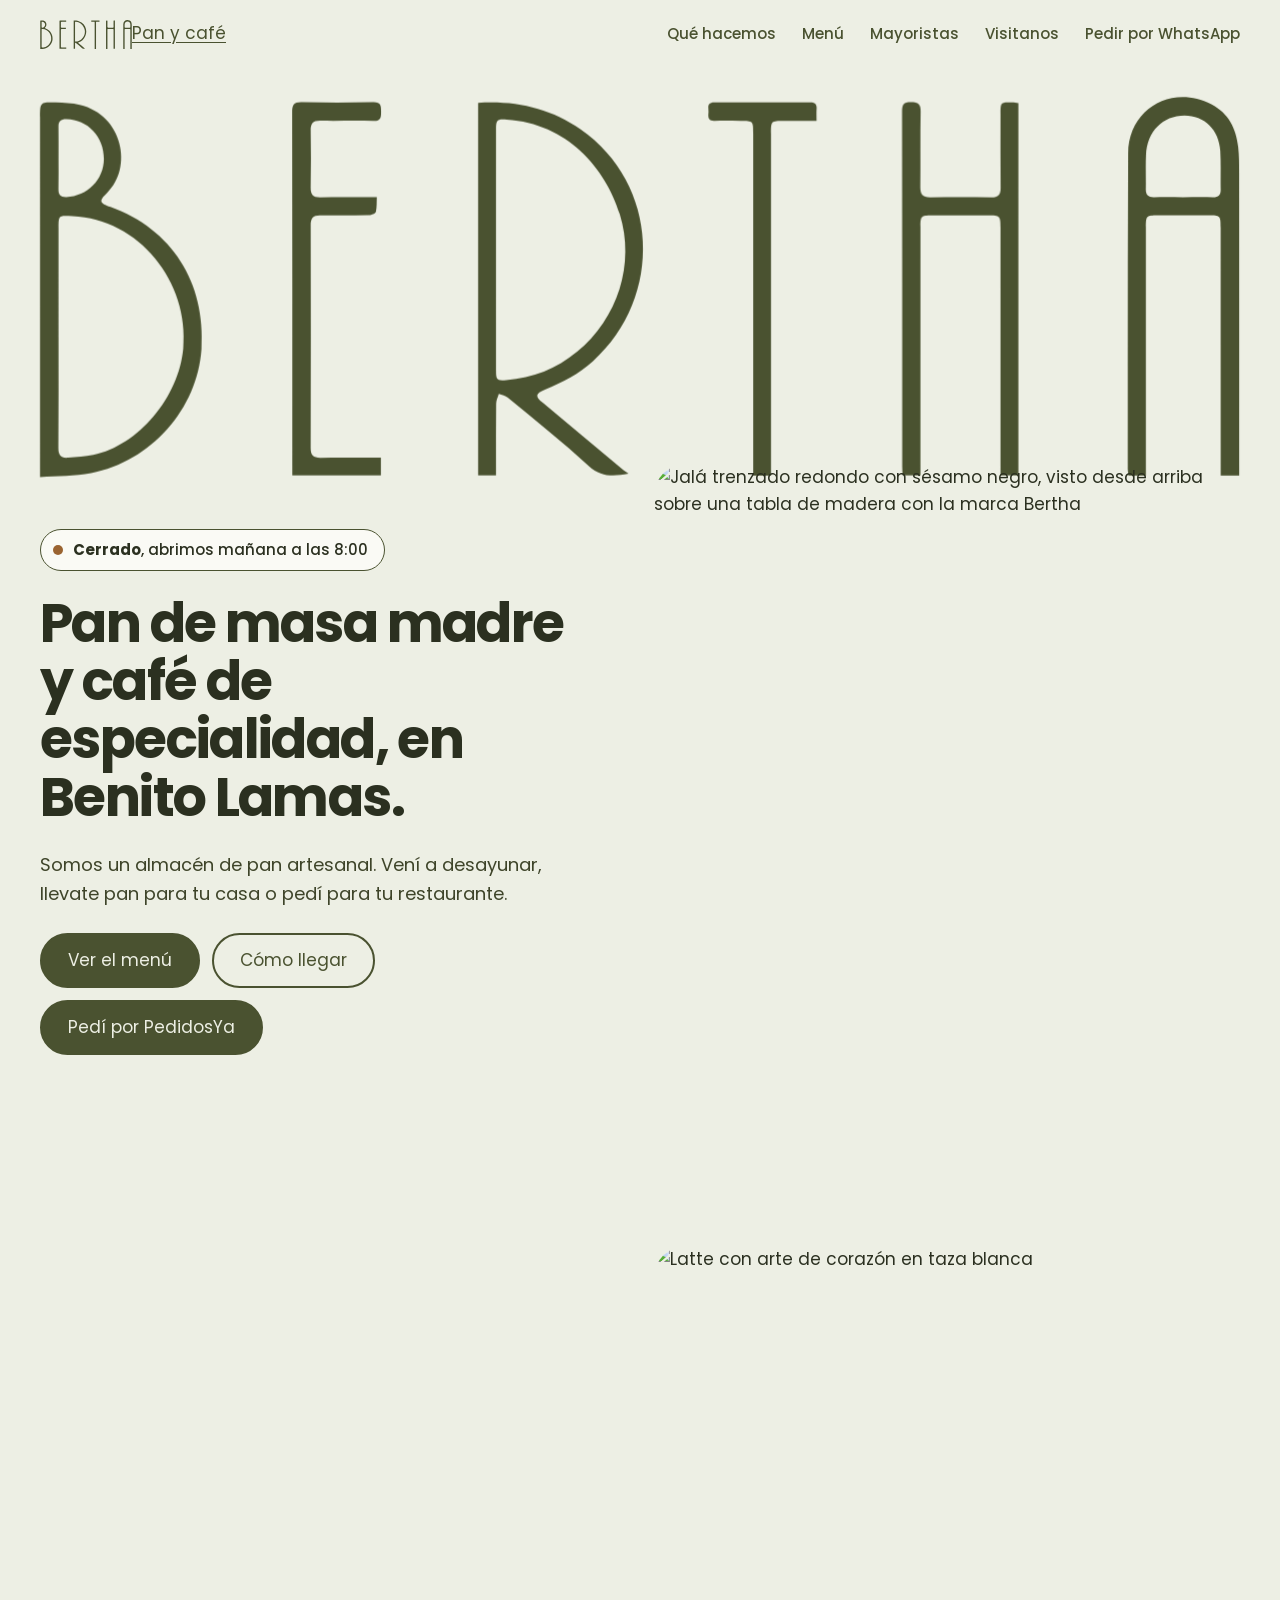
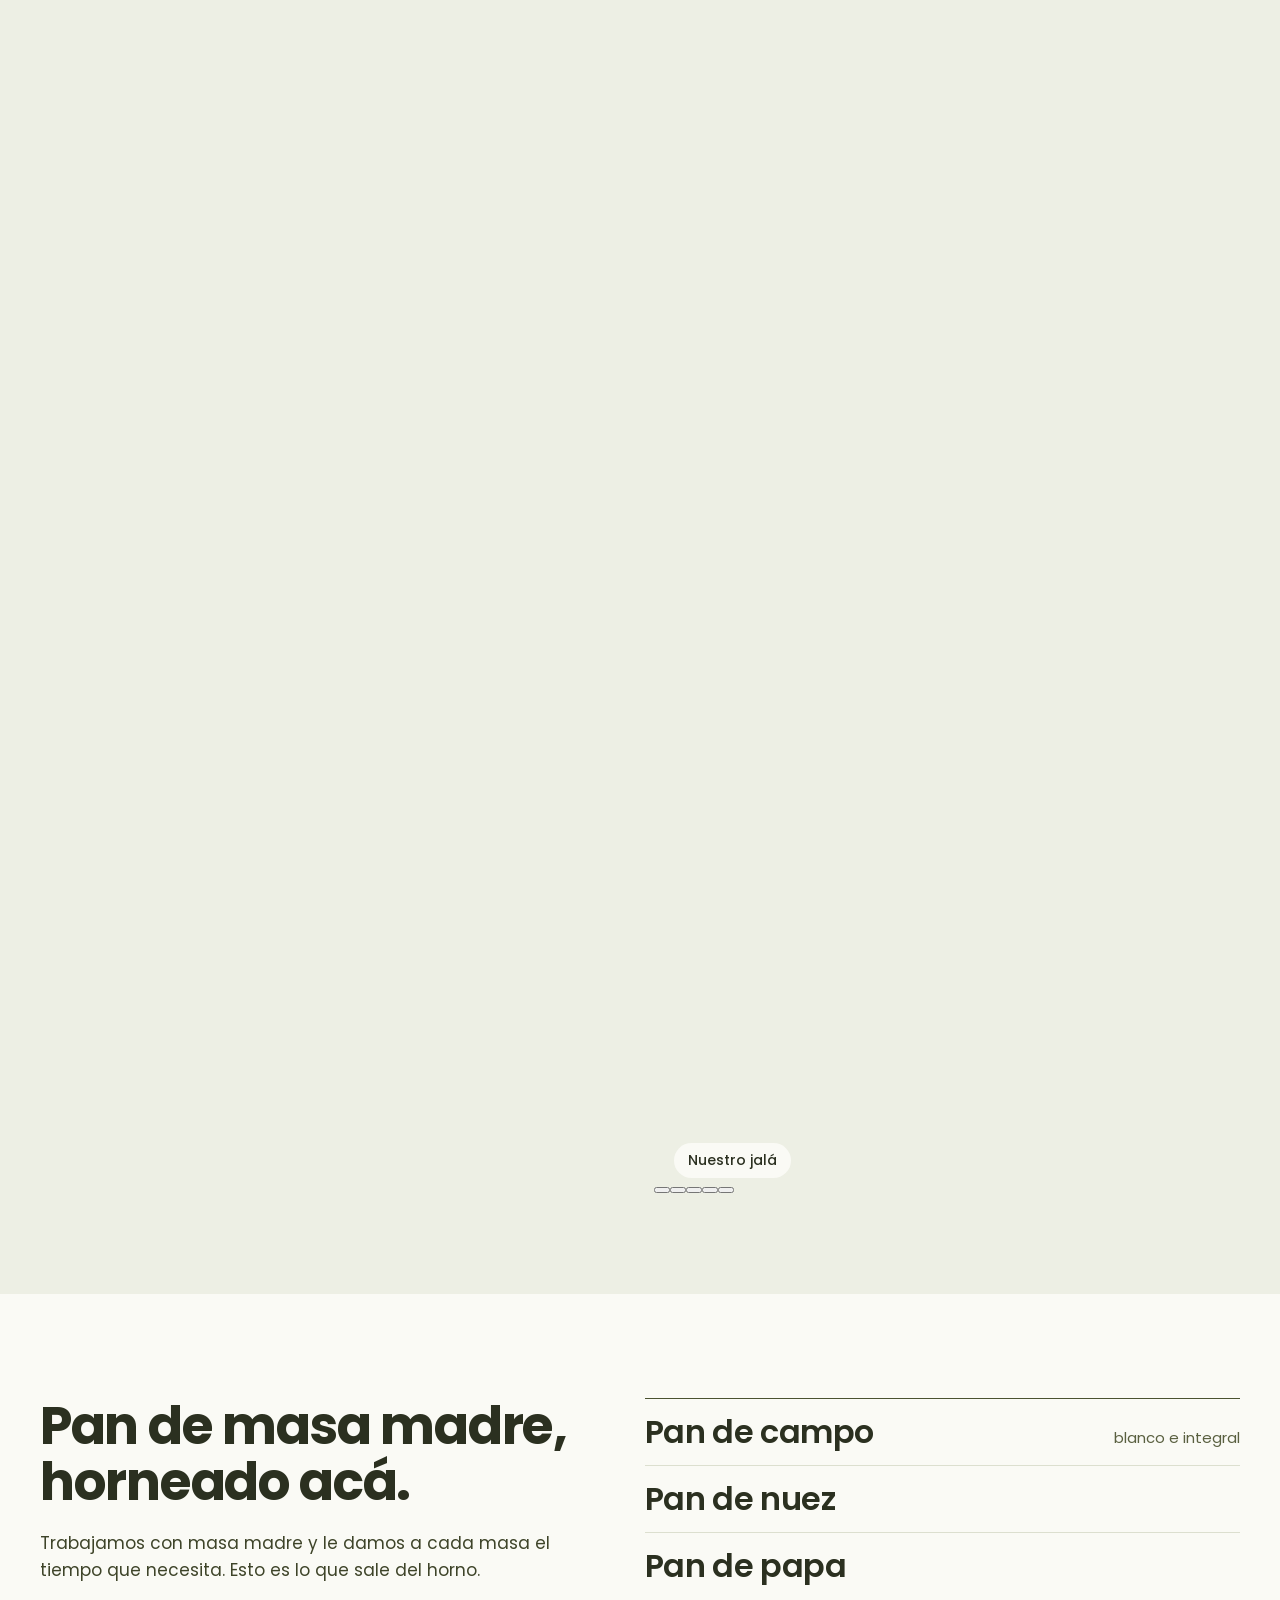
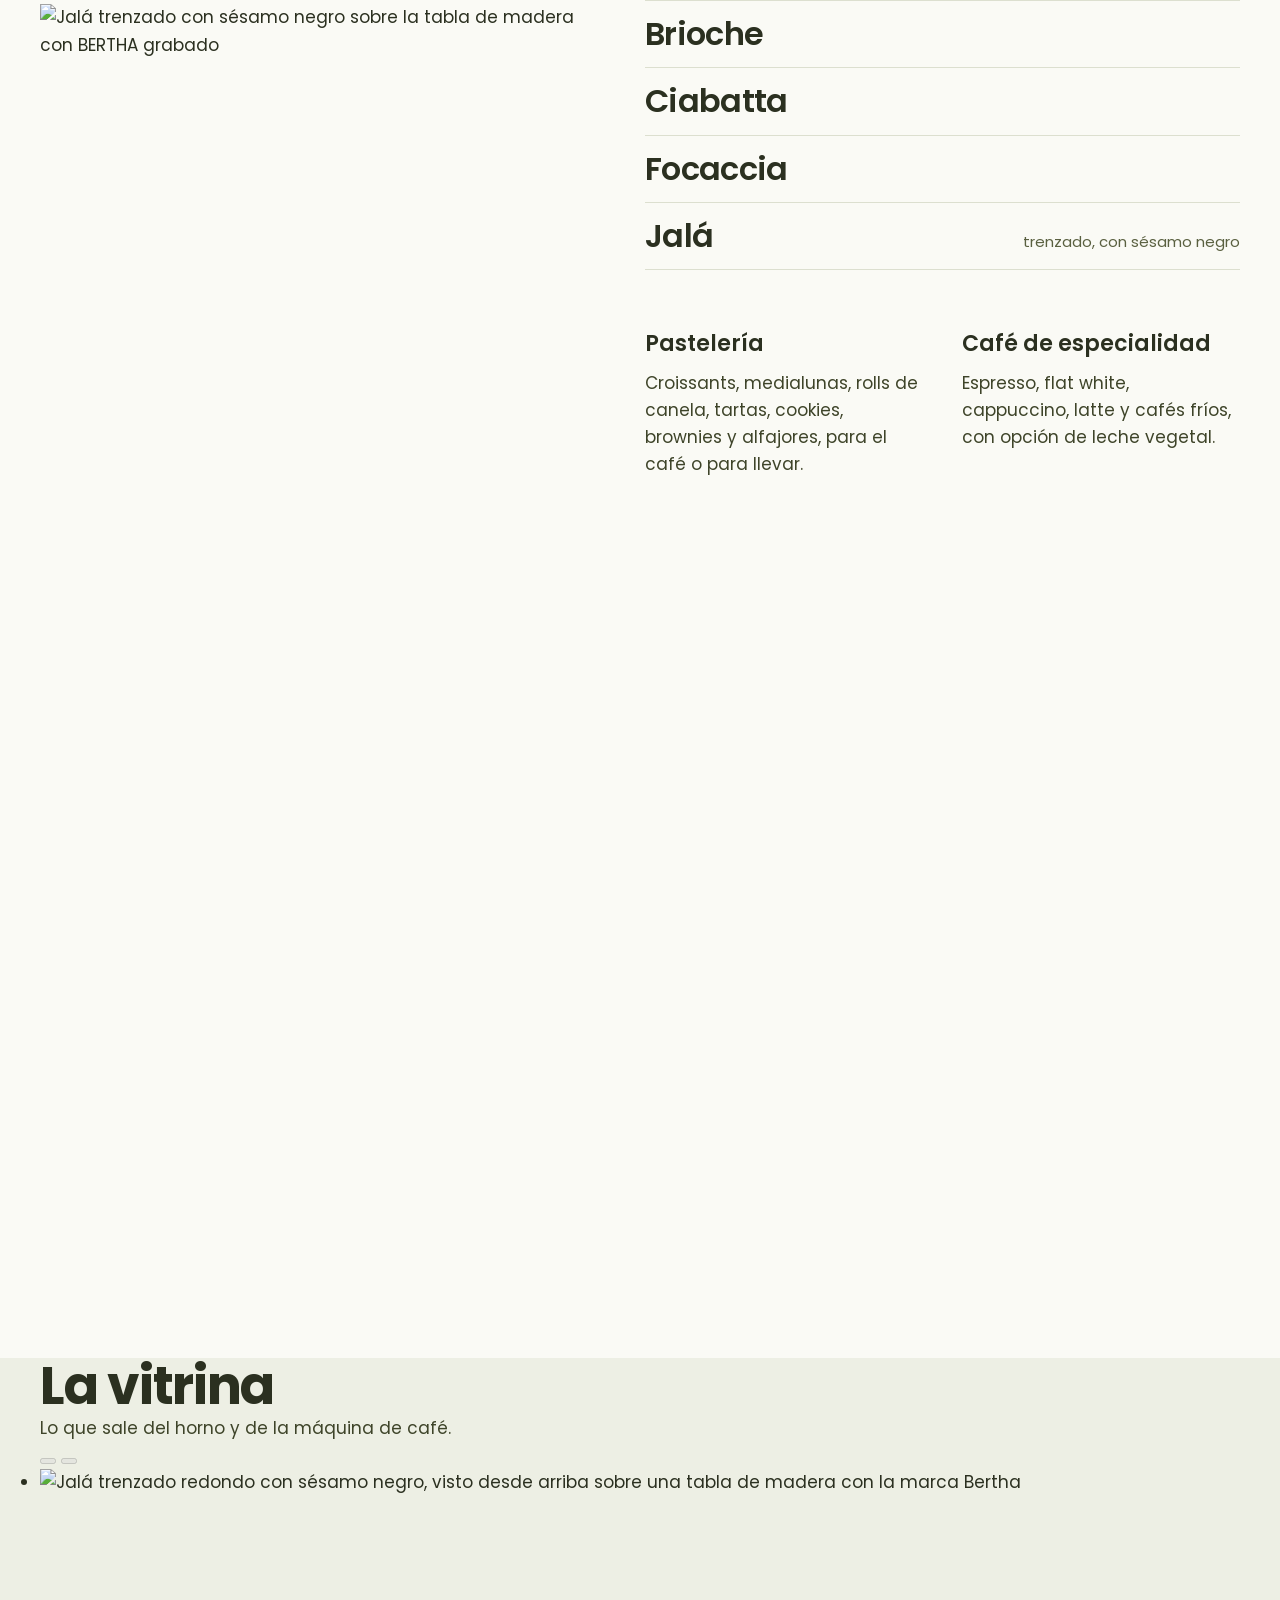
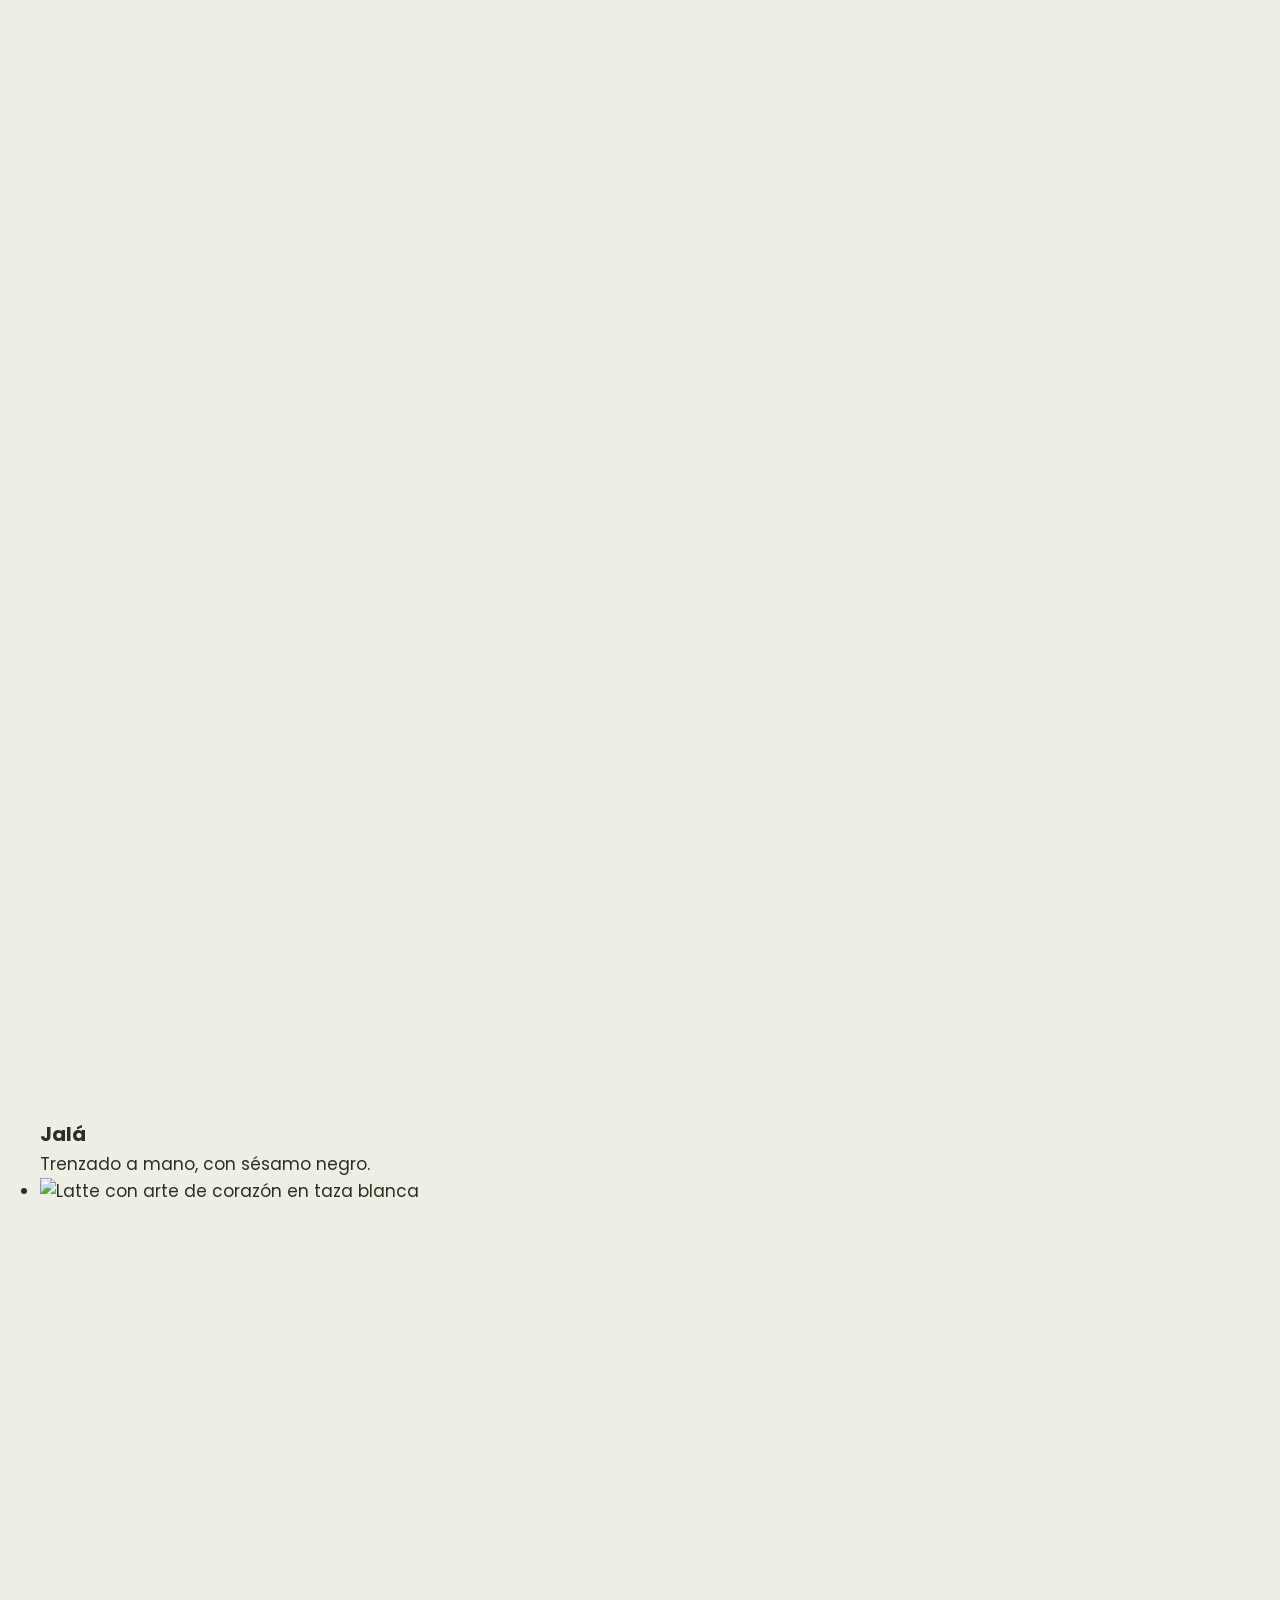
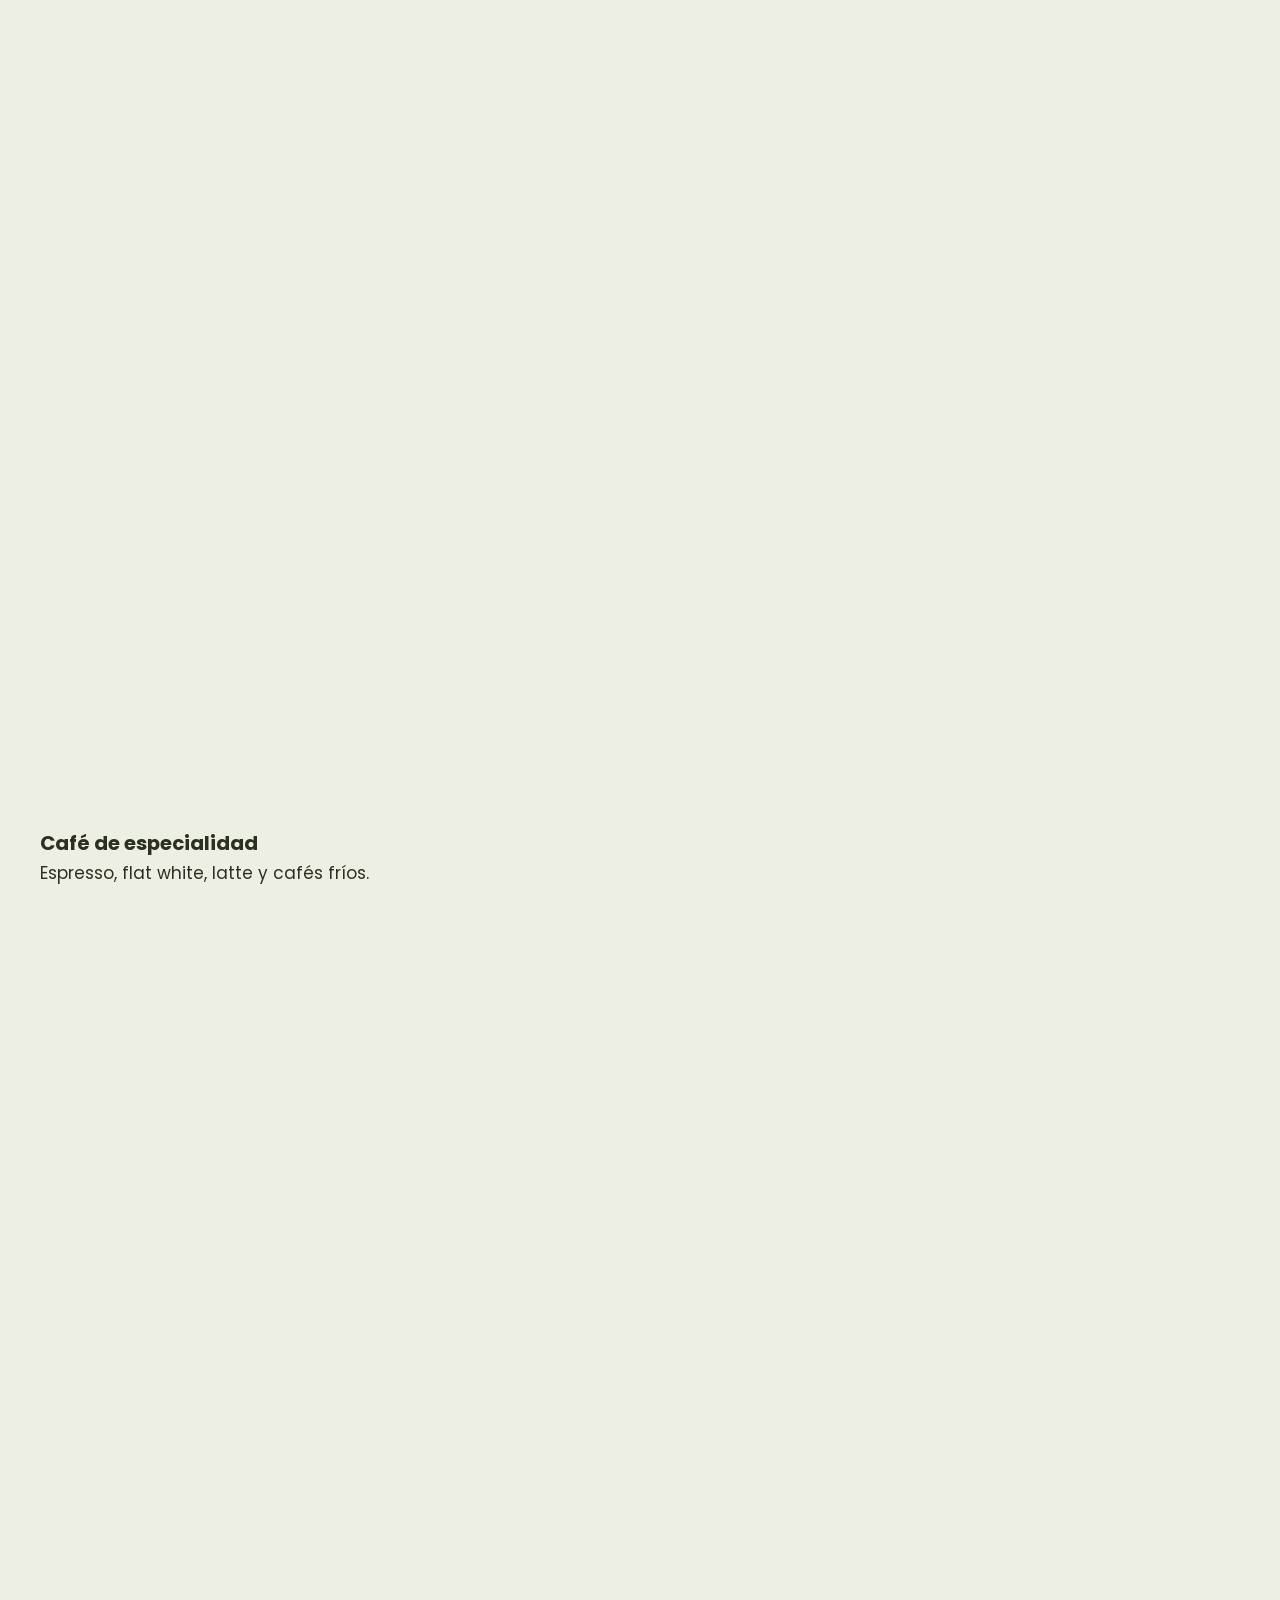
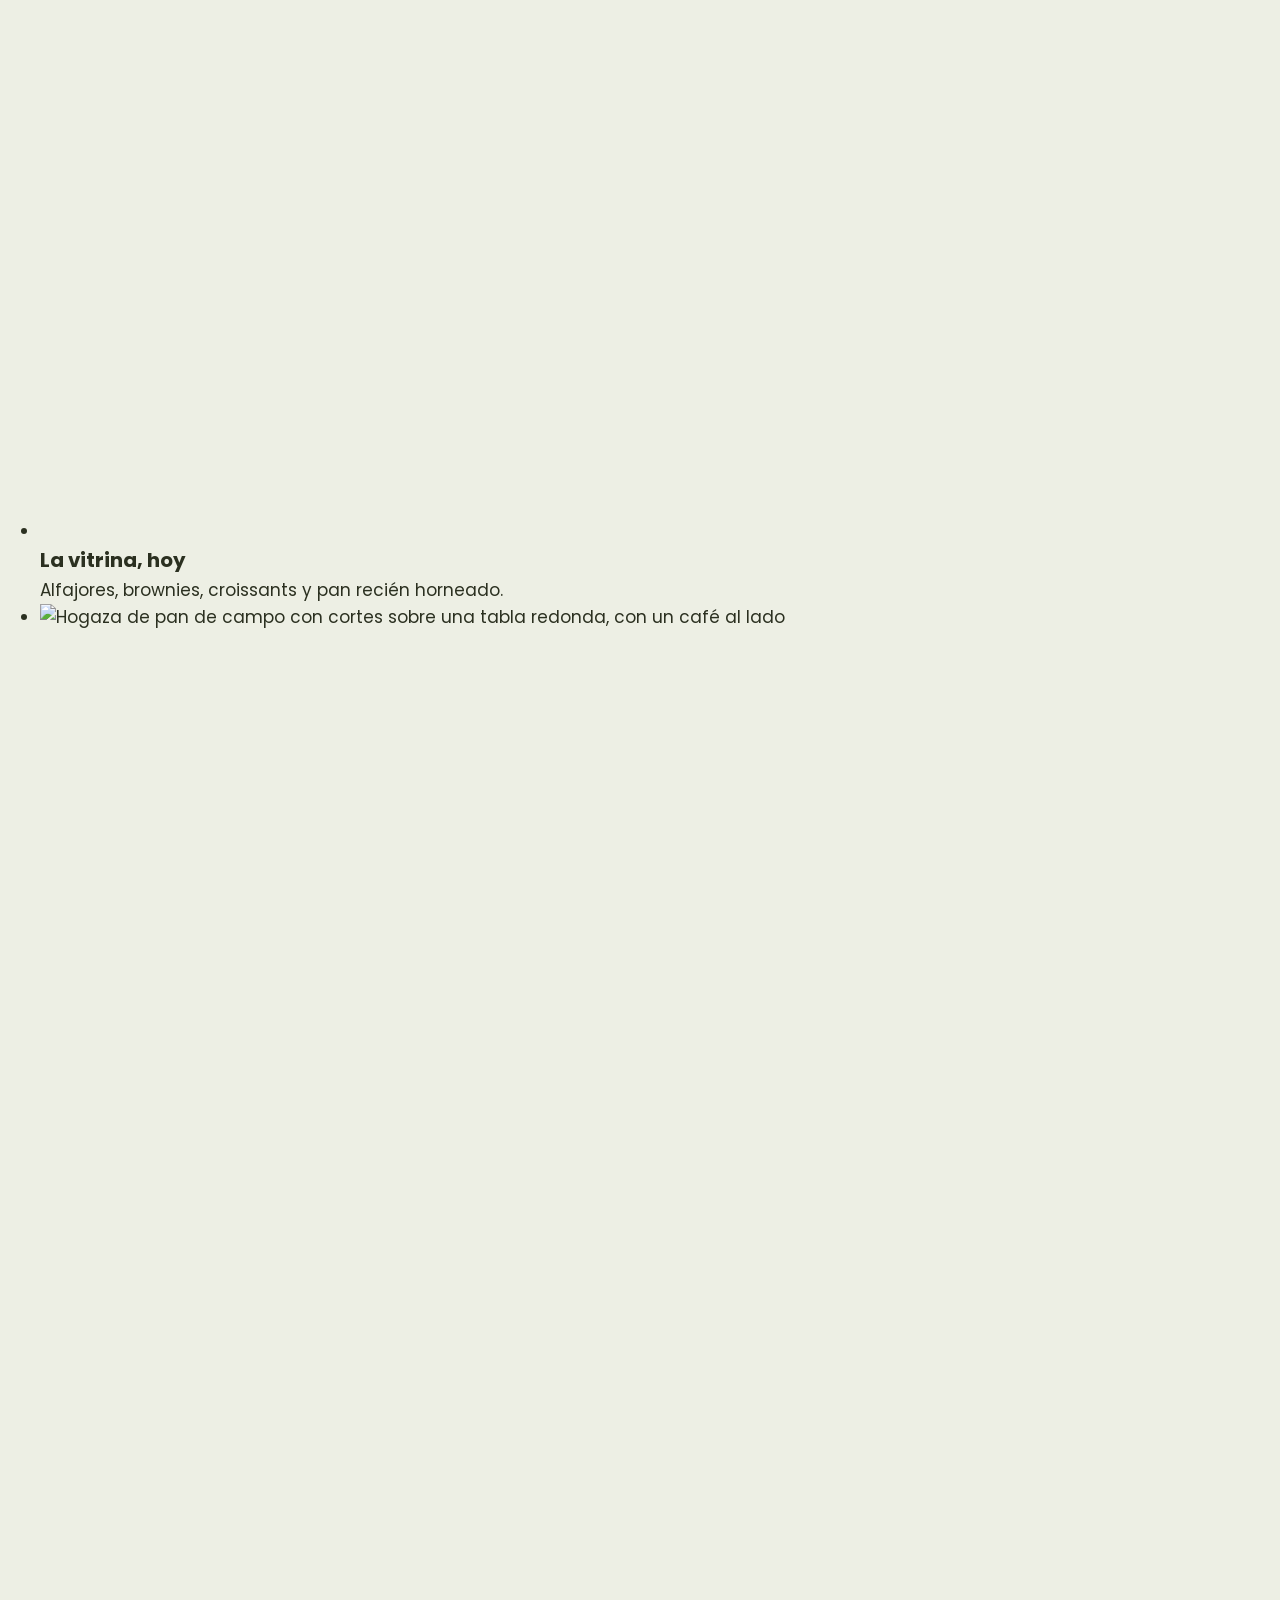
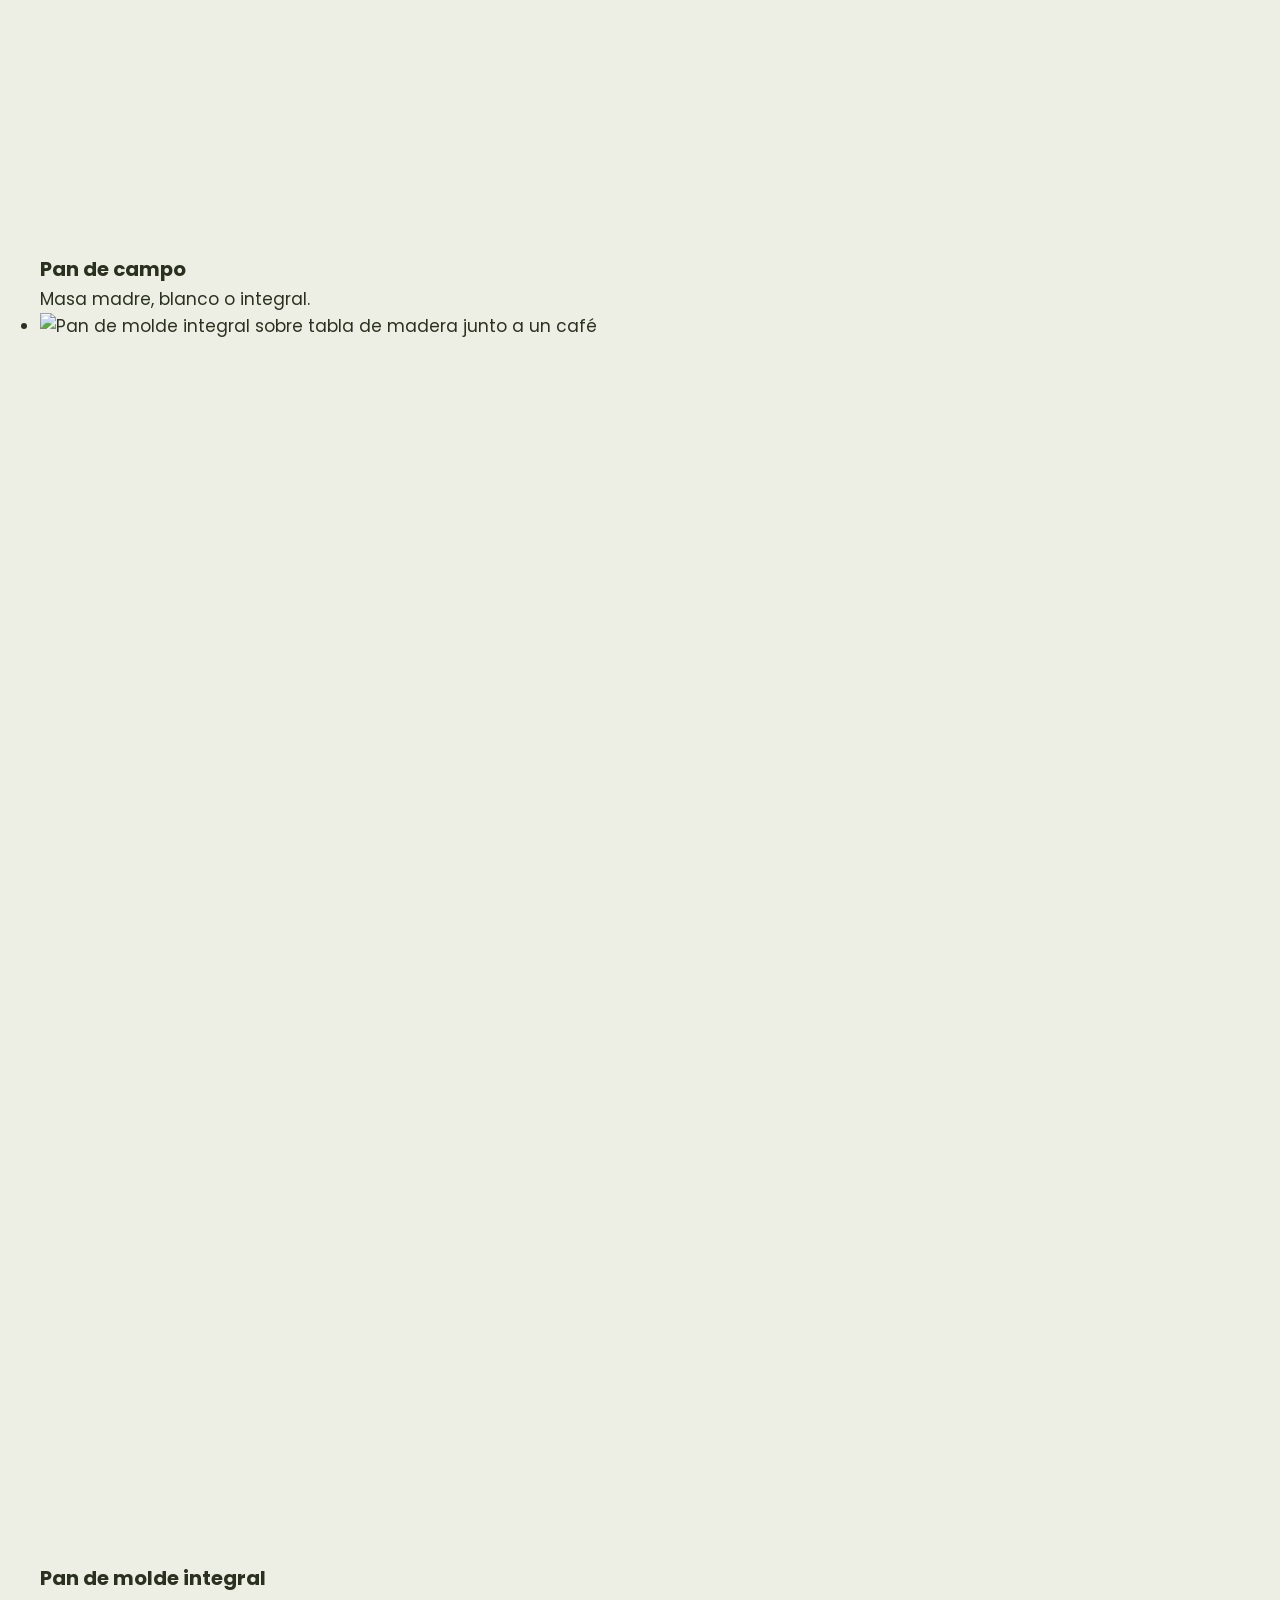
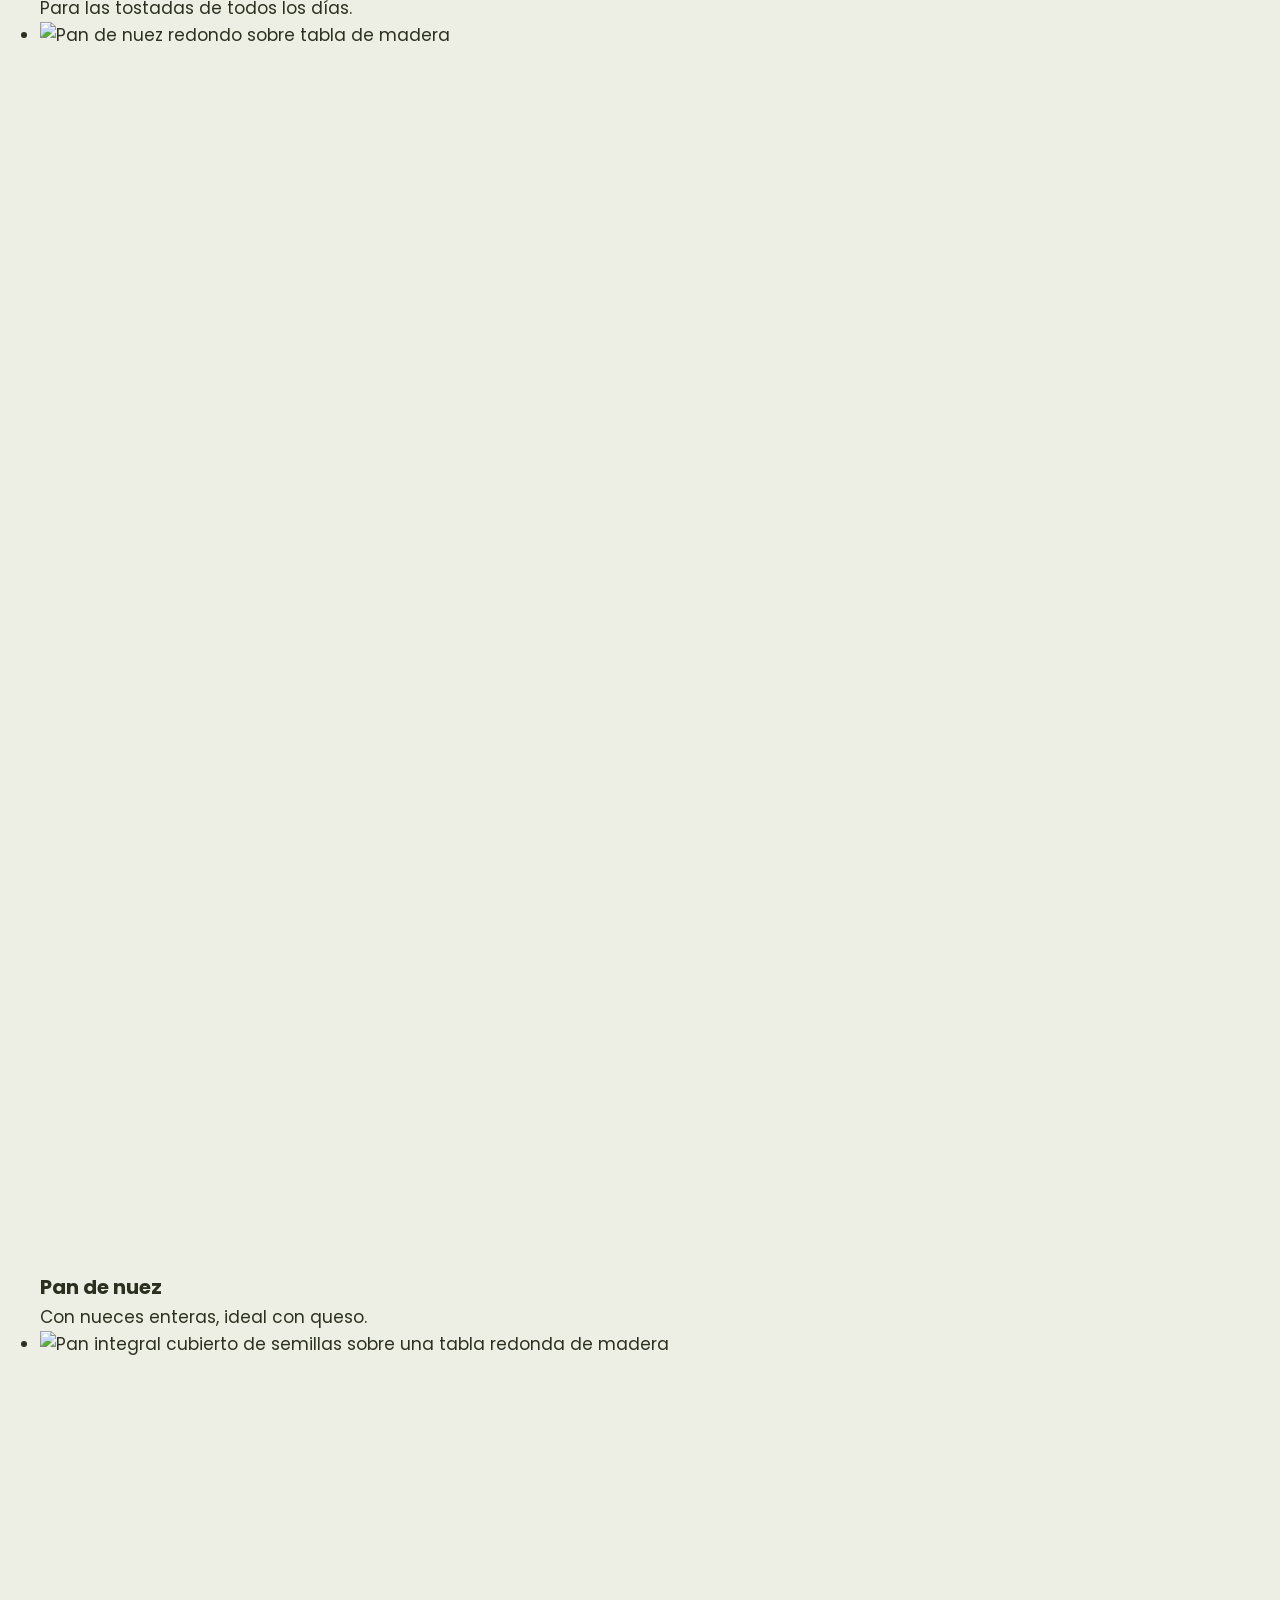
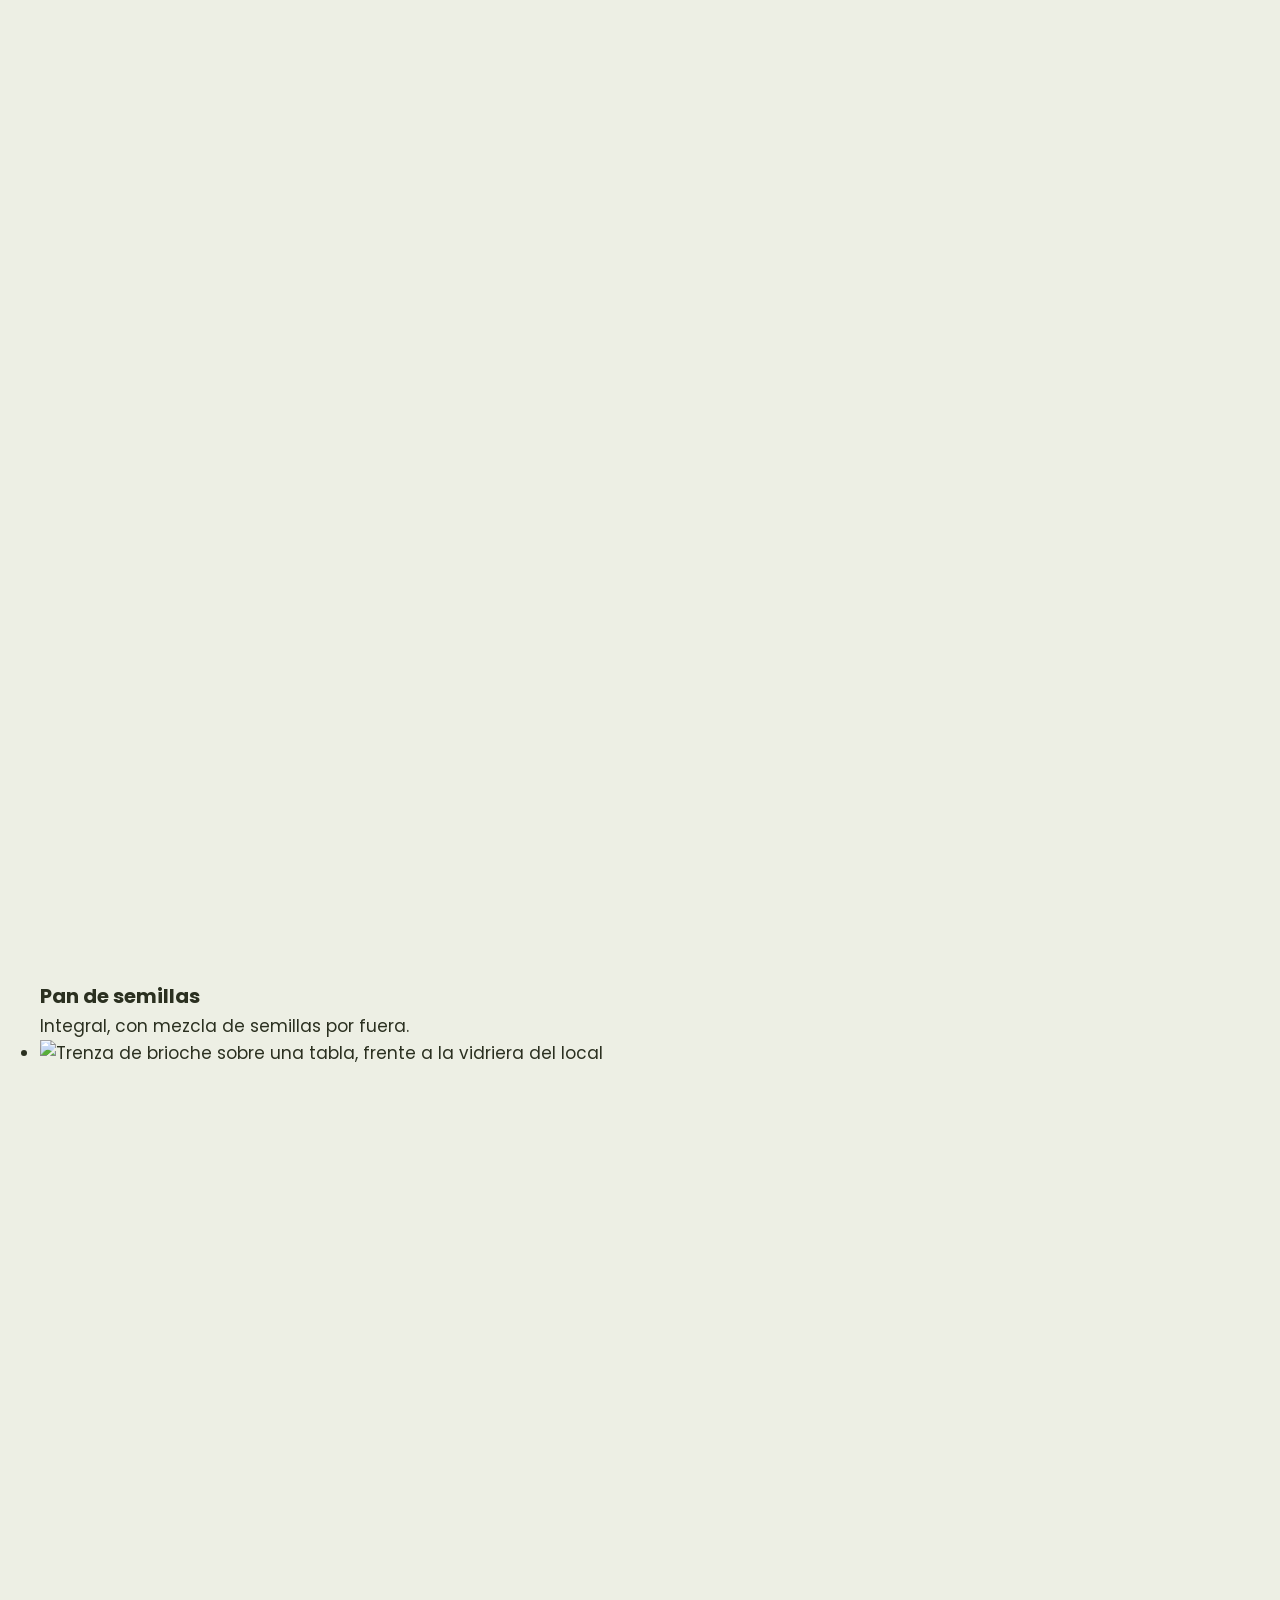
==== commit 2f4223c8: "Botón 'Pedí por PedidosYa' en la portada, el menú y Visitanos Co-Authored-By: Claude Fable 5.1 <nore" ====
--- a/public/index.html
+++ b/public/index.html
@@ -28,7 +28,7 @@
 <link rel="preconnect" href="https://fonts.gstatic.com" crossorigin>
 <link href="https://fonts.googleapis.com/css2?family=Poppins:wght@400;500;600;700&display=swap" rel="stylesheet">
 <link rel="preload" as="image" href="/img/g-jala-arriba-1000.webp" imagesrcset="/img/g-jala-arriba-600.webp 600w, /img/g-jala-arriba-1000.webp 1000w" imagesizes="(max-width: 860px) 100vw, 600px">
-<link rel="stylesheet" href="/estilos.css?v=2026101314">
+<link rel="stylesheet" href="/estilos.css?v=2026101315">
 <script>document.documentElement.classList.add('js');</script>
 
 <script type="application/ld+json">
@@ -54,6 +54,7 @@
     { "@type": "OpeningHoursSpecification", "dayOfWeek": "Saturday", "opens": "09:00", "closes": "20:00" }
   ],
   "telephone": "+598 98 092 333",
+  "potentialAction": { "@type": "OrderAction", "target": "https://www.pedidosya.com.uy/restaurantes/montevideo/bertha-almacen-de-pan-409567f2-a40b-40c8-9861-9d07bdcbc9d5-menu", "deliveryMethod": "http://purl.org/goodrelations/v1#DeliveryModeOwnFleet" },
   "sameAs": ["https://www.instagram.com/bertha_uy/"]
 }
 </script>
@@ -90,6 +91,7 @@
         <div class="botones">
           <a class="boton" href="#menu">Ver el menú</a>
           <a class="boton contorno" href="#visitanos">Cómo llegar</a>
+          <a class="boton pedidosya" href="https://www.pedidosya.com.uy/restaurantes/montevideo/bertha-almacen-de-pan-409567f2-a40b-40c8-9861-9d07bdcbc9d5-menu" rel="noopener">Pedí por PedidosYa</a>
         </div>
       </div>
       <figure class="foto-portada" id="carrusel">
@@ -261,7 +263,10 @@
   <div class="contenedor">
     <div class="menu-cabecera">
       <h2>Menú</h2>
-      <p>Precios en pesos uruguayos</p>
+      <div class="menu-acciones">
+        <p>Precios en pesos uruguayos</p>
+        <a class="boton pedidosya" href="https://www.pedidosya.com.uy/restaurantes/montevideo/bertha-almacen-de-pan-409567f2-a40b-40c8-9861-9d07bdcbc9d5-menu" rel="noopener">Pedí por PedidosYa</a>
+      </div>
     </div>
 
     <div class="pestanas" role="tablist" aria-label="Categorías del menú" hidden>
@@ -445,7 +450,8 @@
       </div>
       <div class="dato">
         <h3>Pedidos</h3>
-        <a class="enlace" href="https://wa.me/59898092333">WhatsApp 098 092 333</a>
+        <a class="enlace" href="https://wa.me/59898092333">WhatsApp 098 092 333</a><br>
+        <a class="enlace" href="https://www.pedidosya.com.uy/restaurantes/montevideo/bertha-almacen-de-pan-409567f2-a40b-40c8-9861-9d07bdcbc9d5-menu" rel="noopener">A domicilio por PedidosYa</a>
       </div>
       <div class="dato">
         <h3>Instagram</h3>
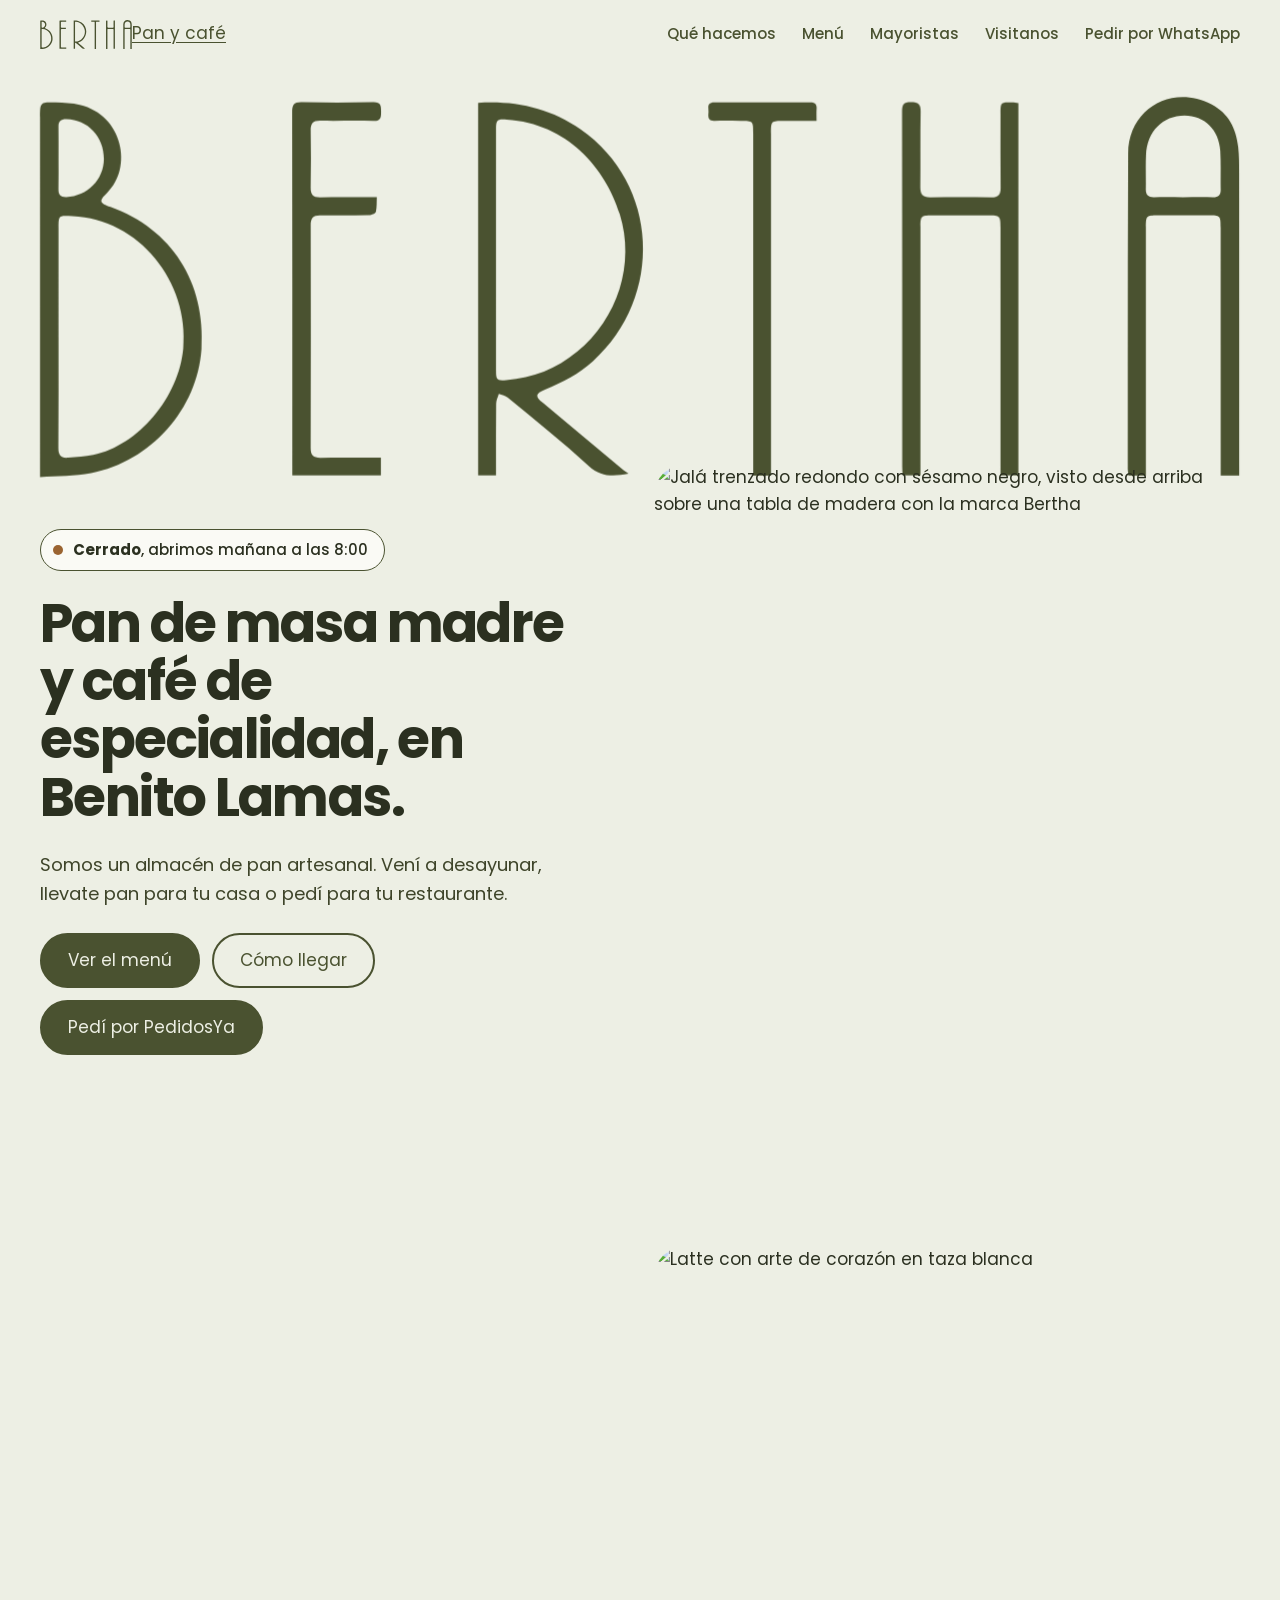
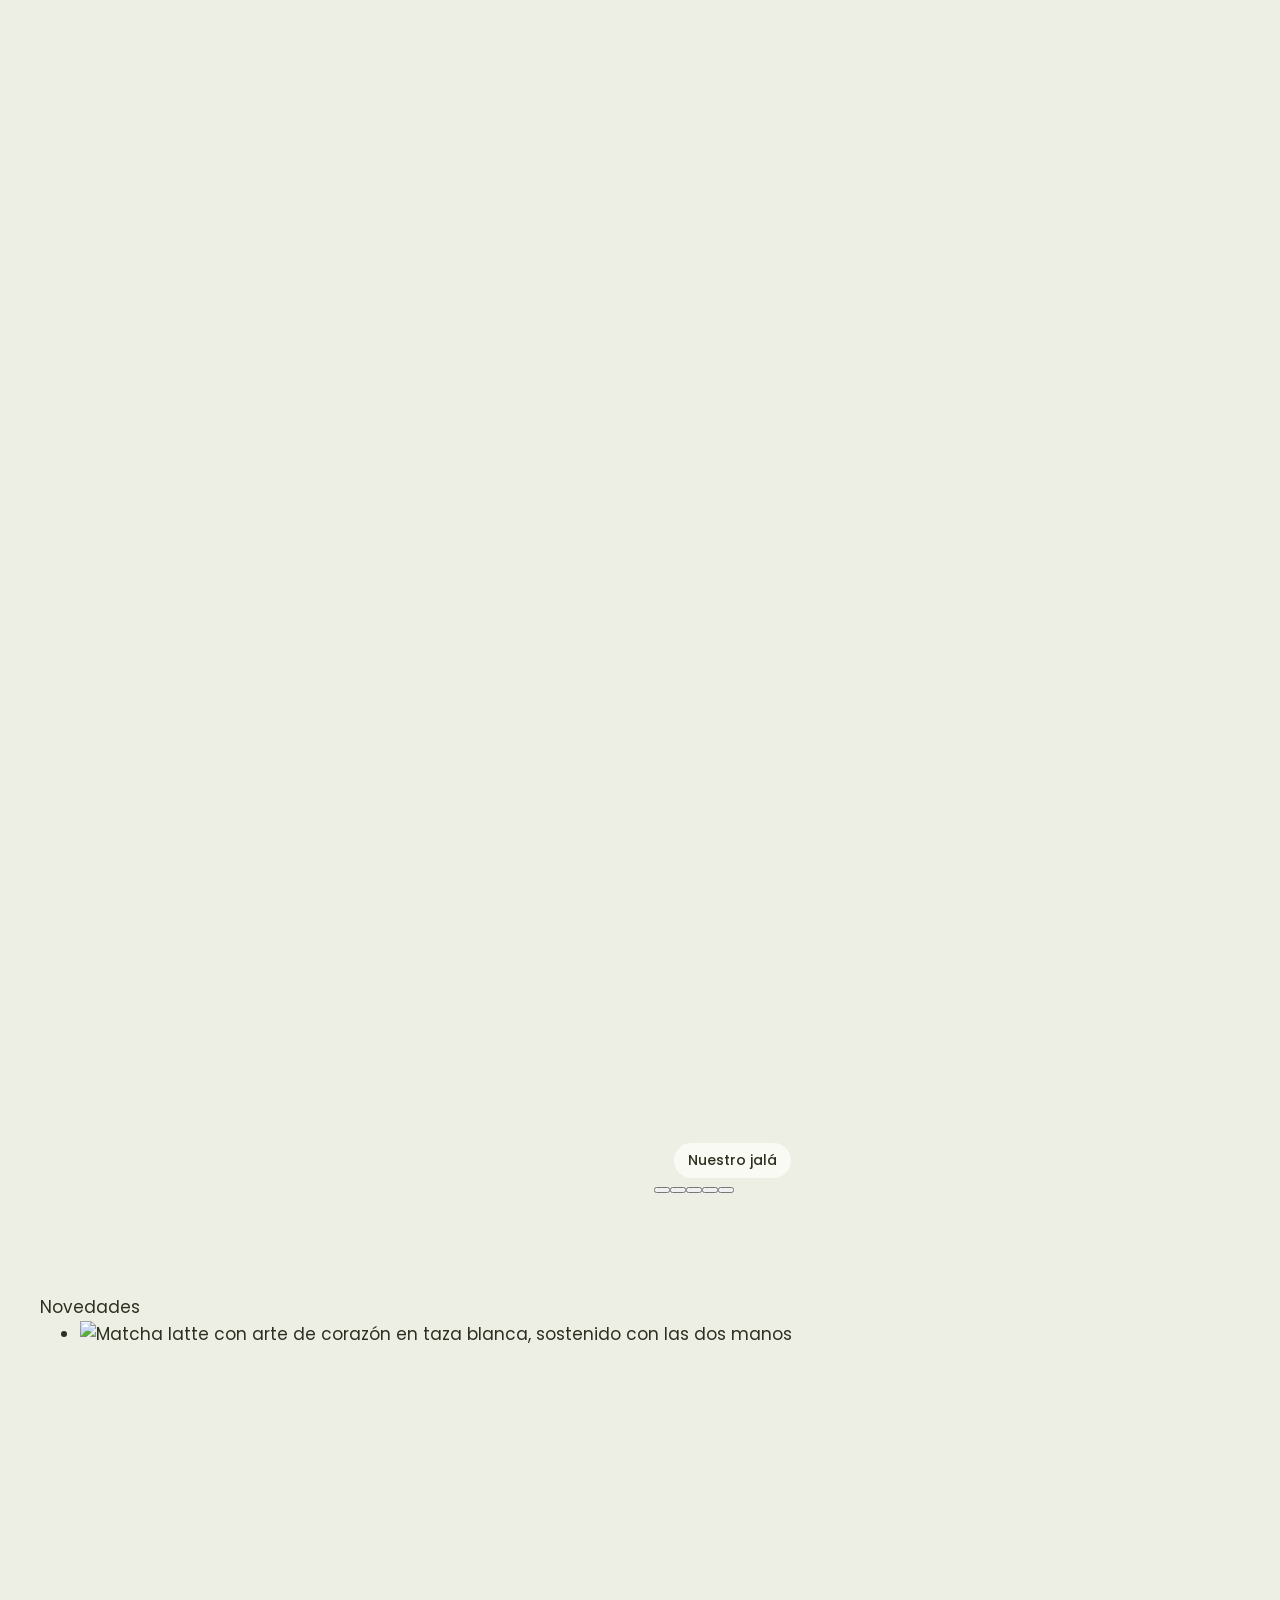
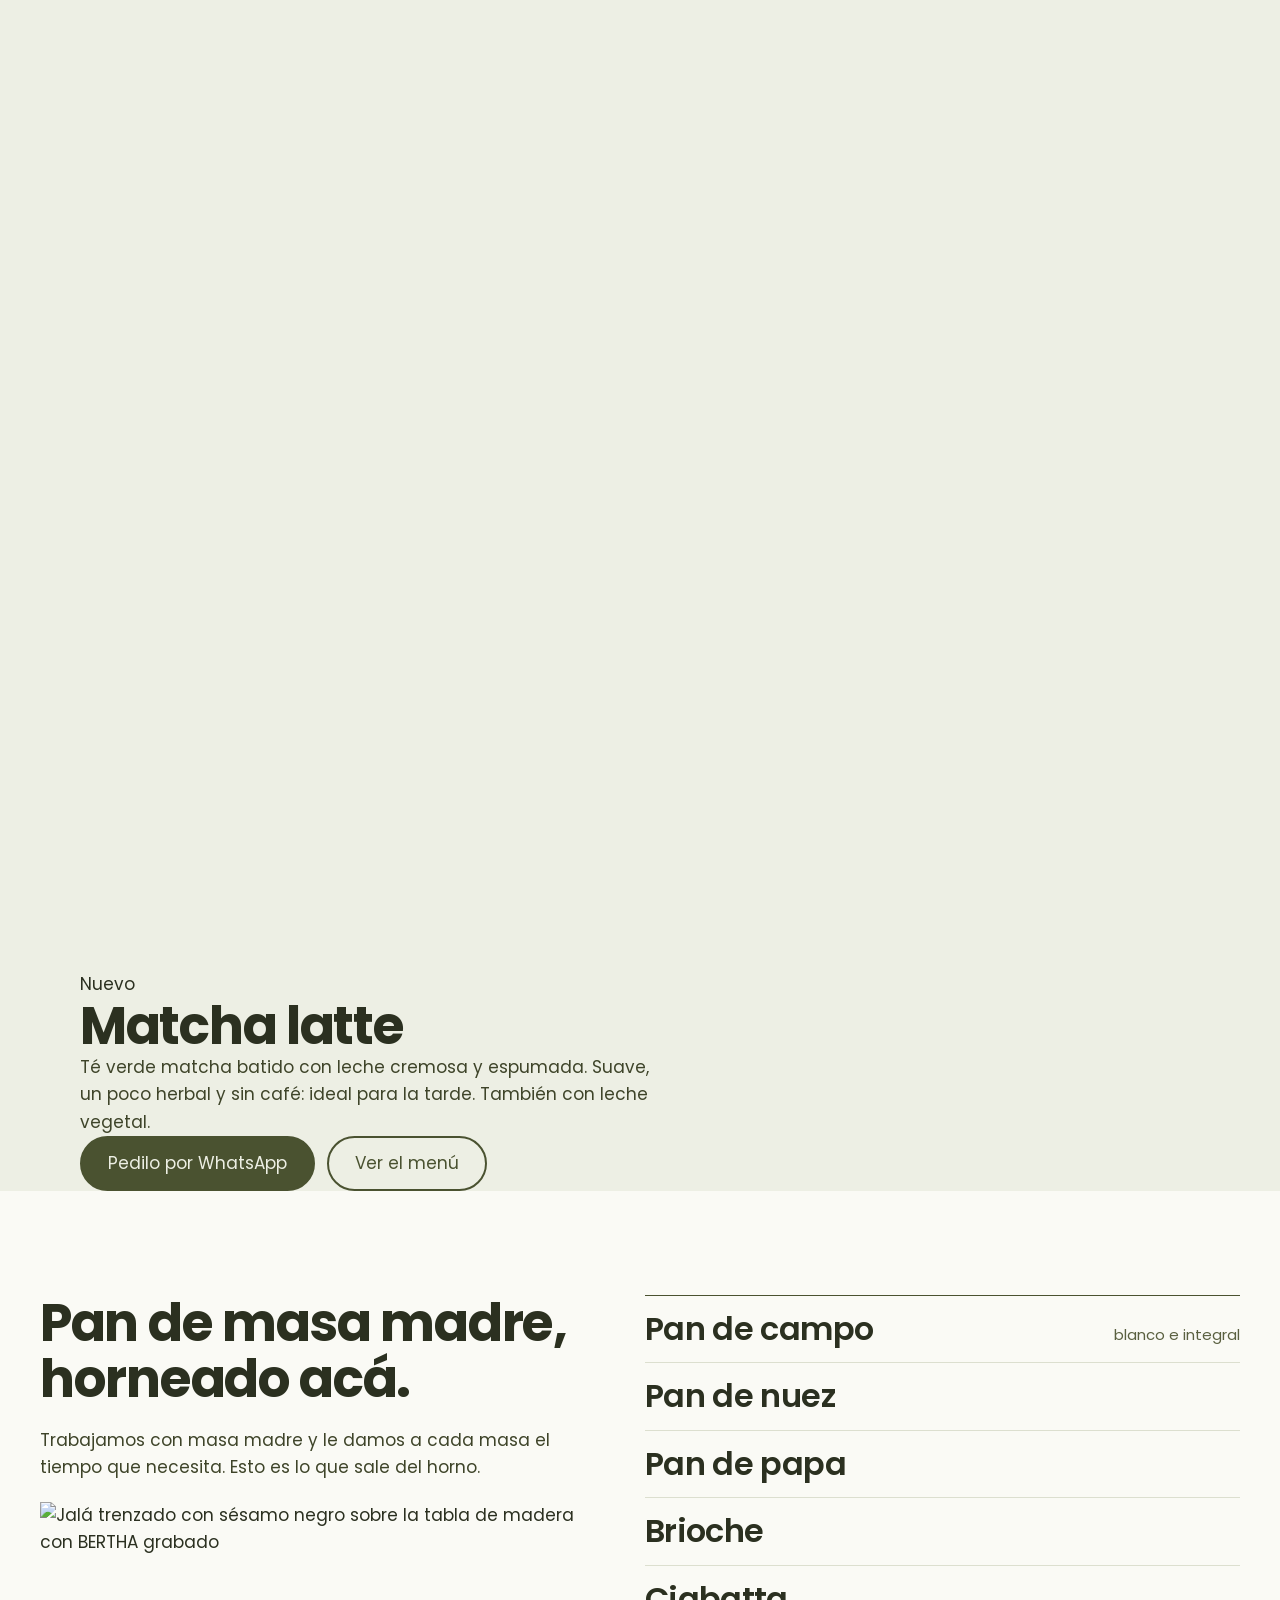
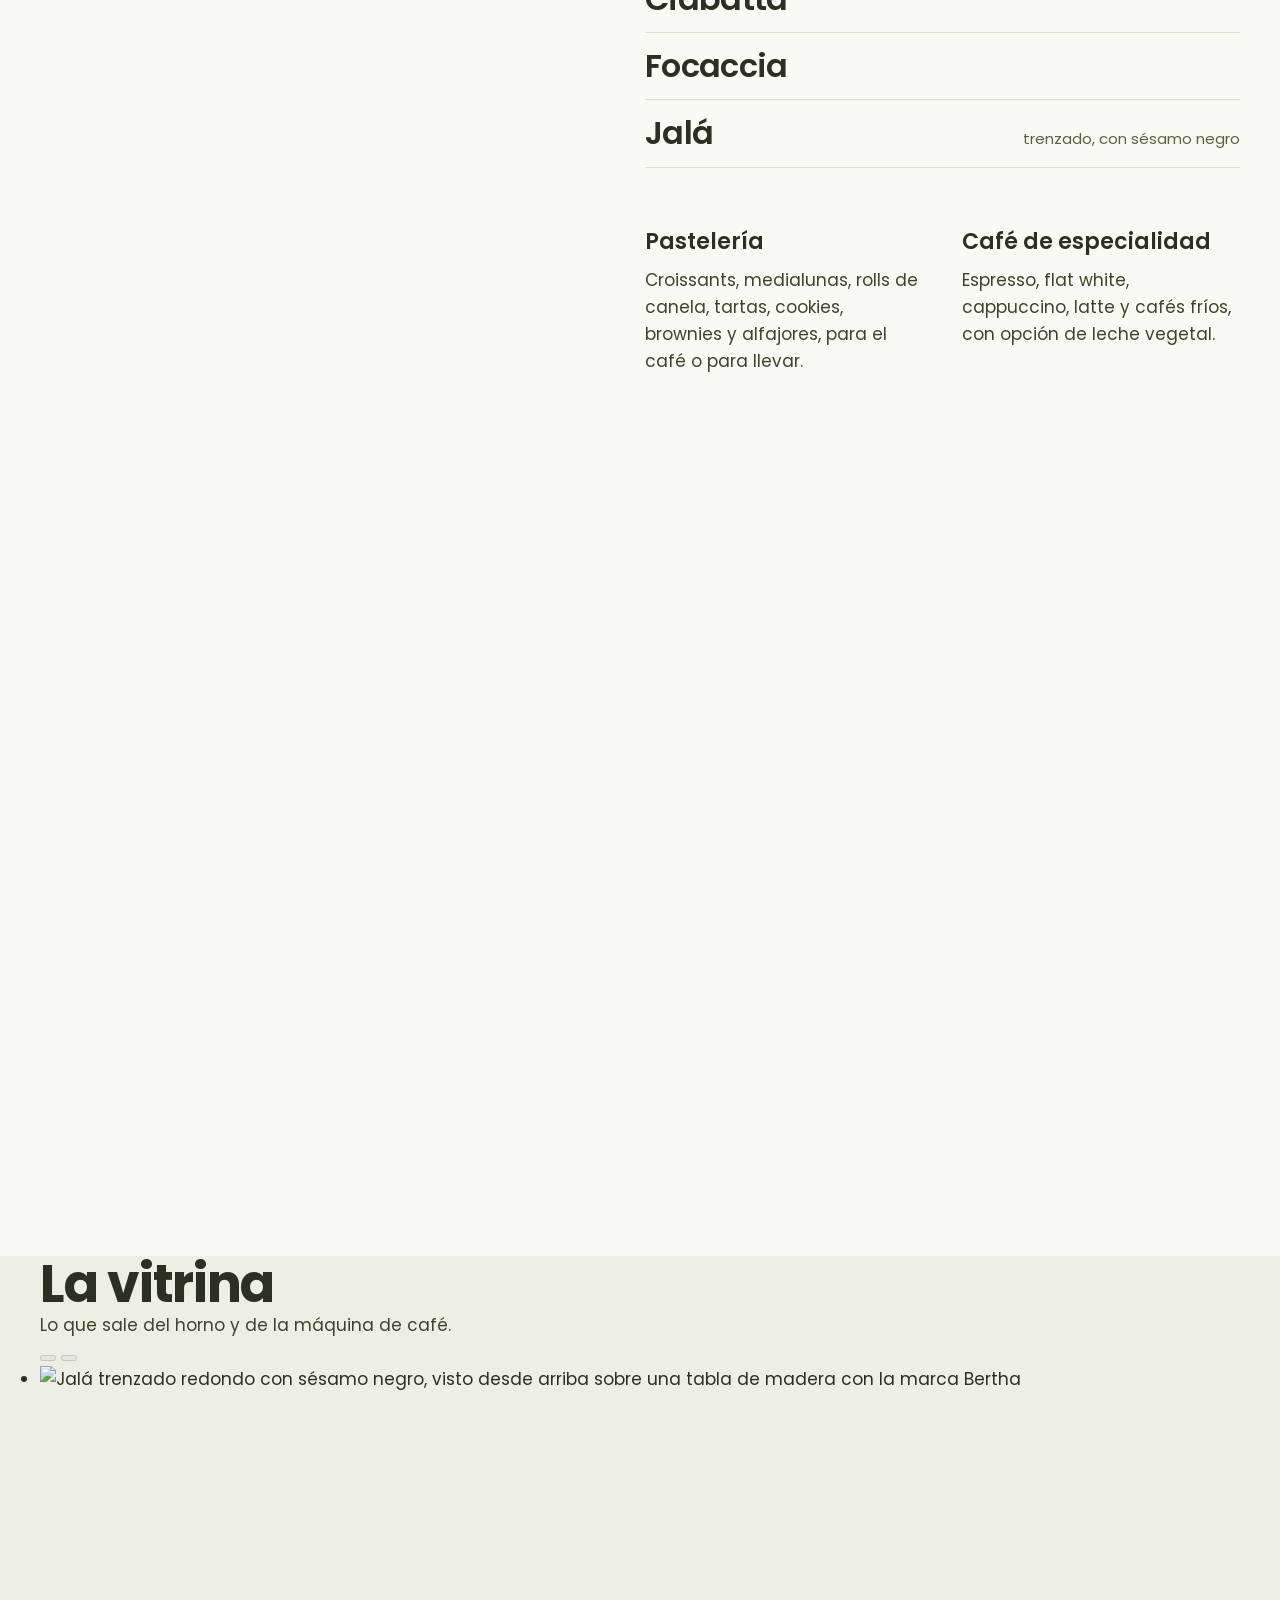
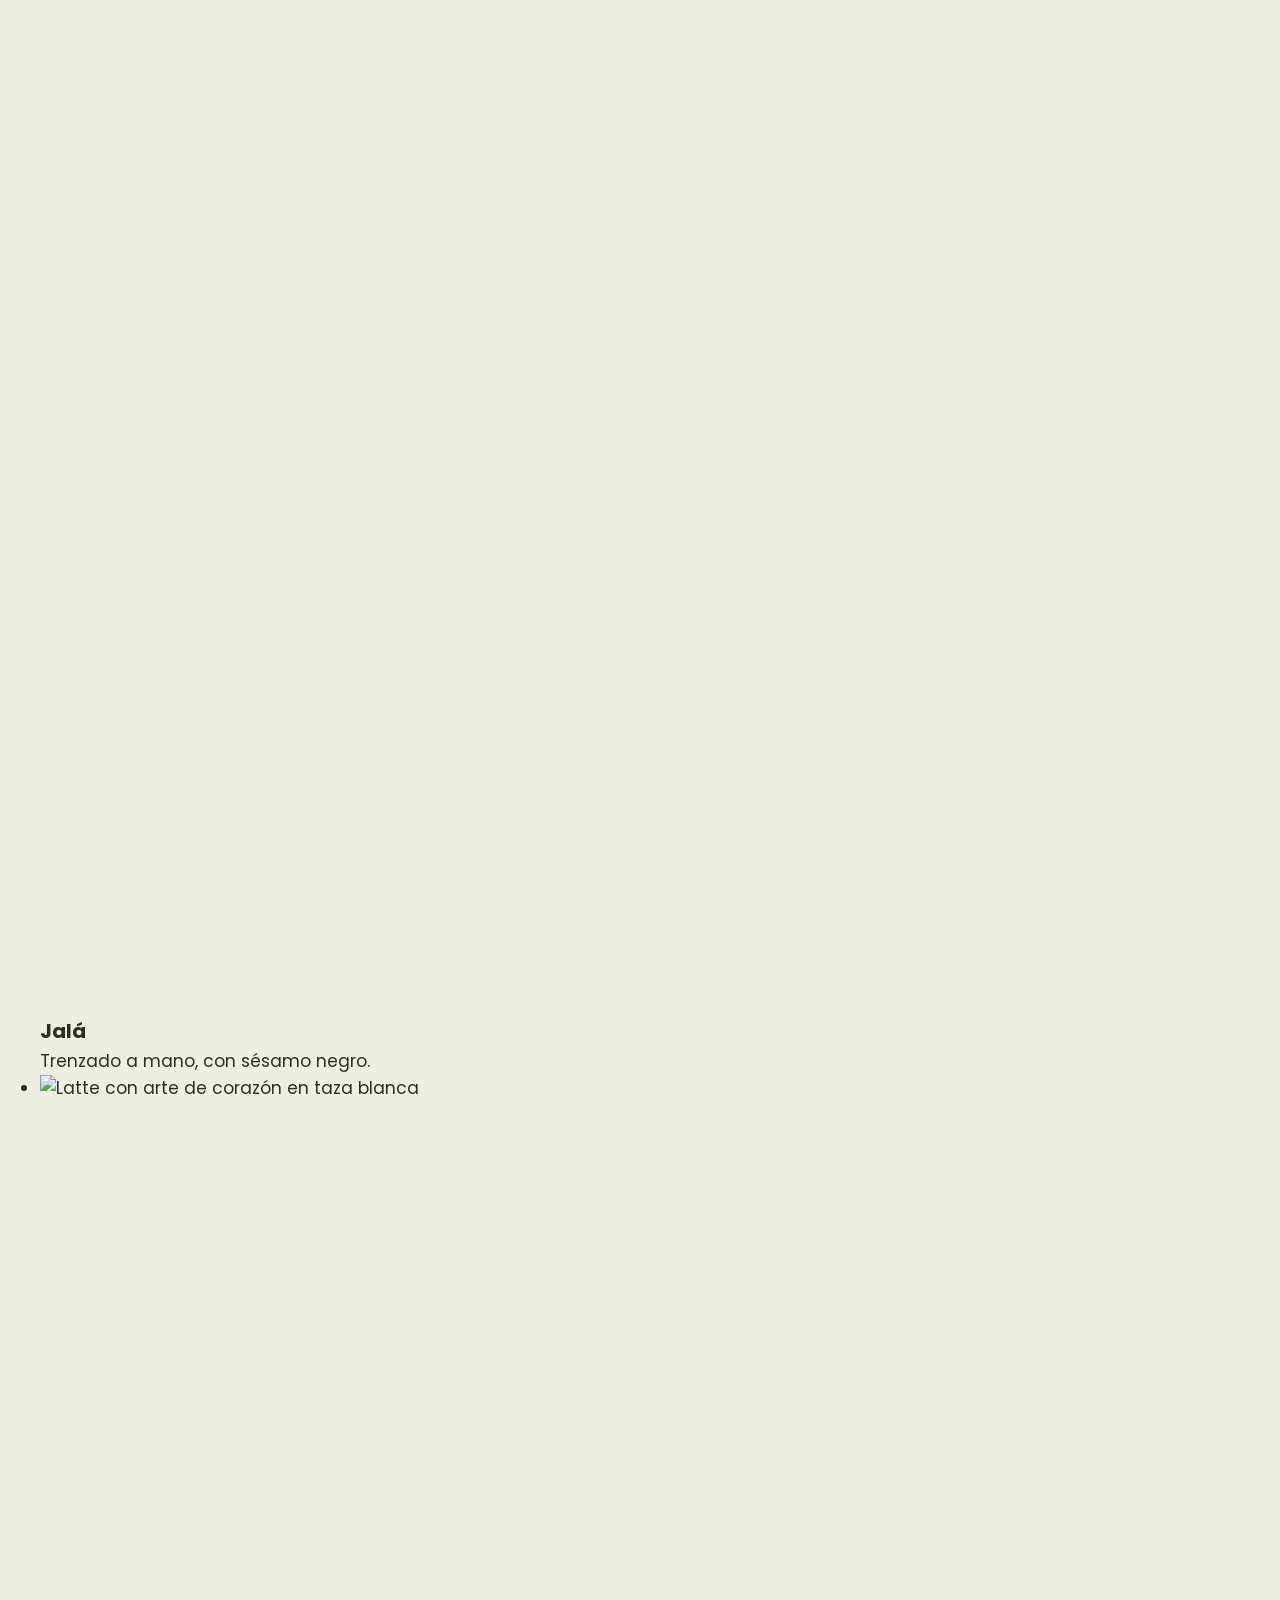
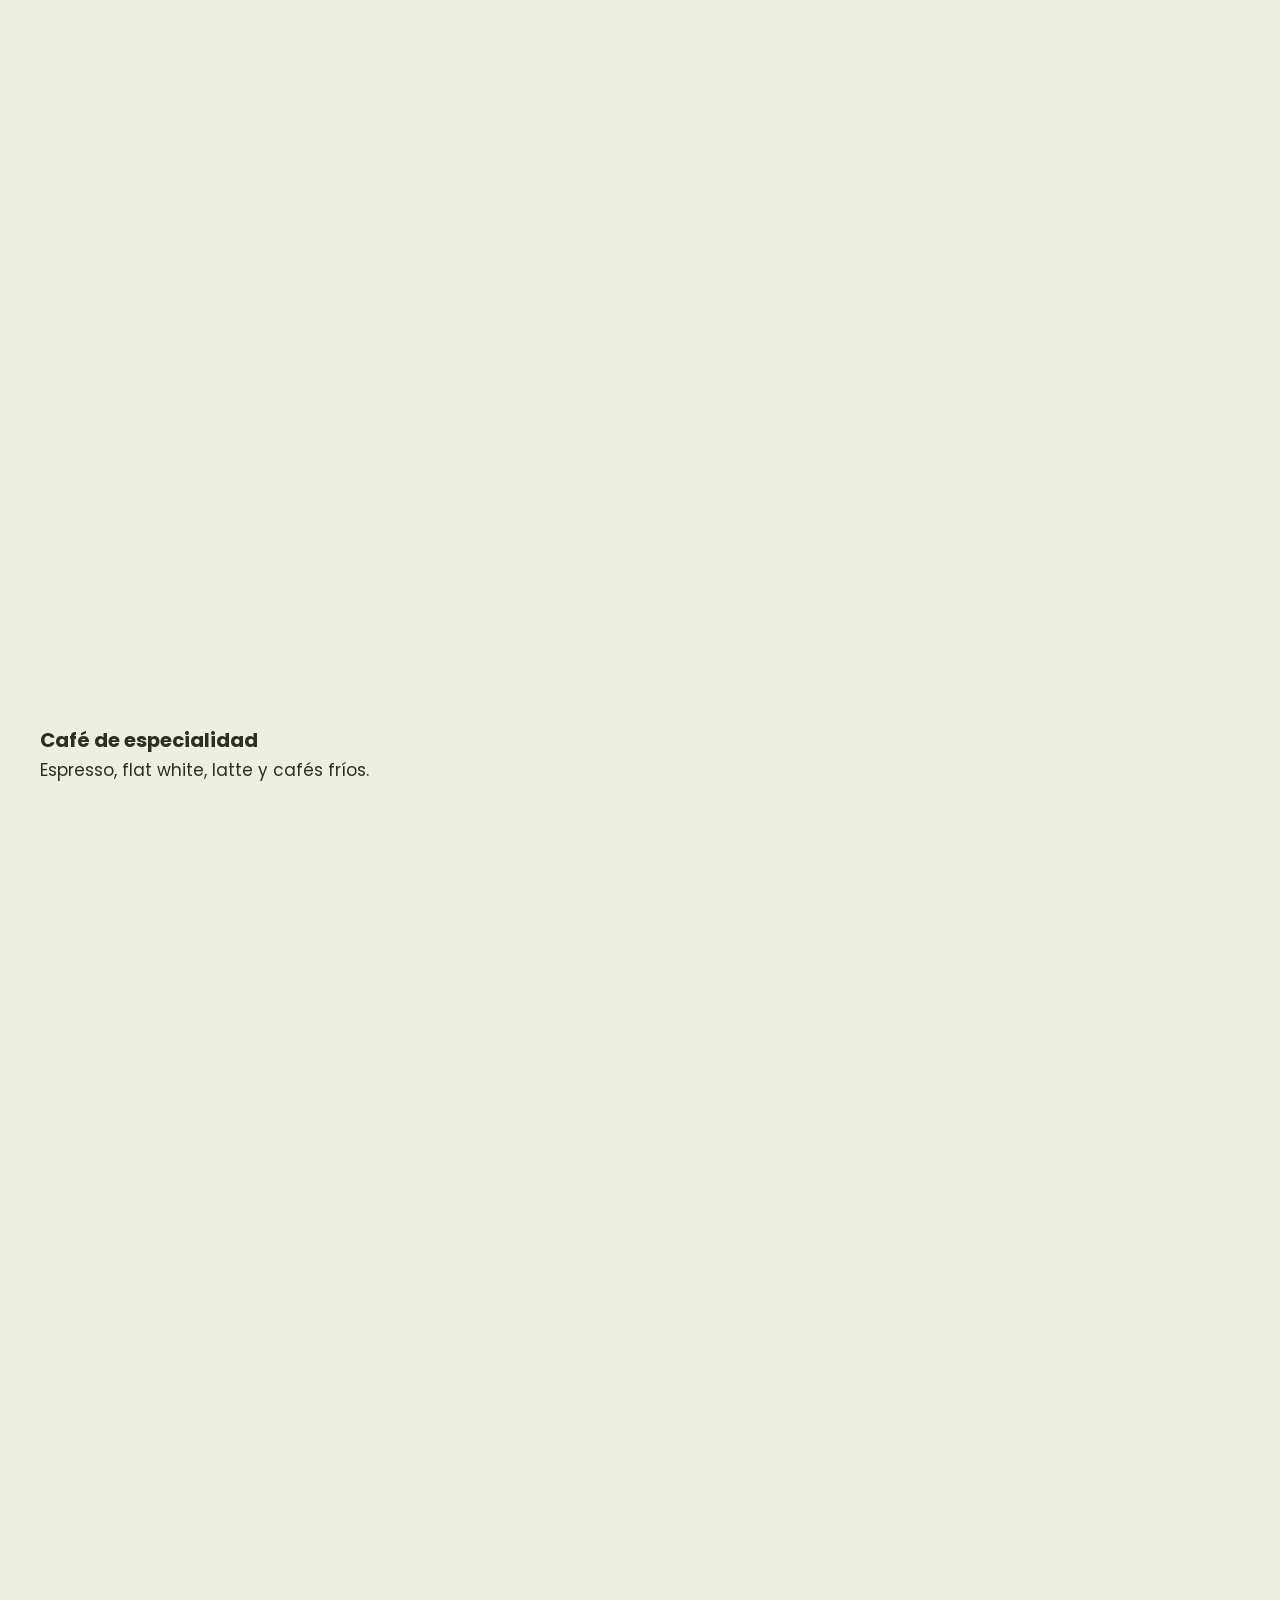
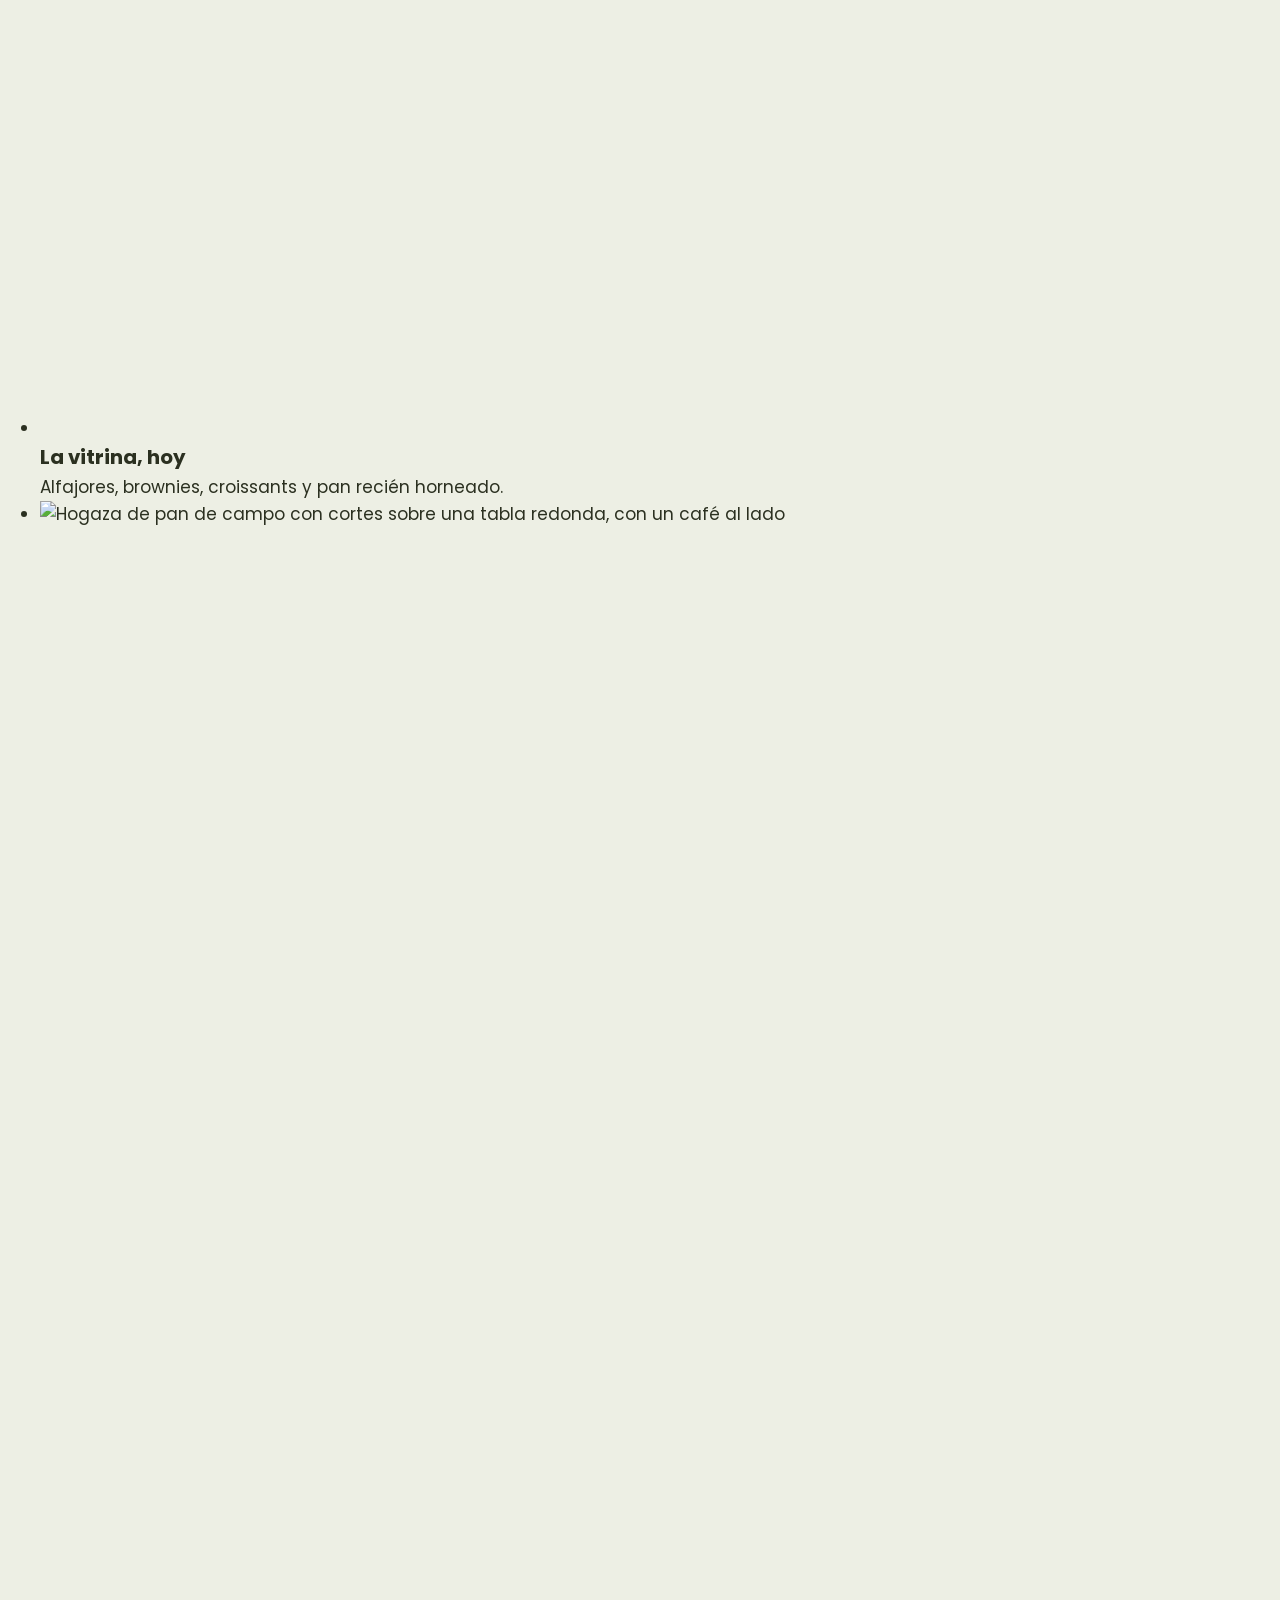
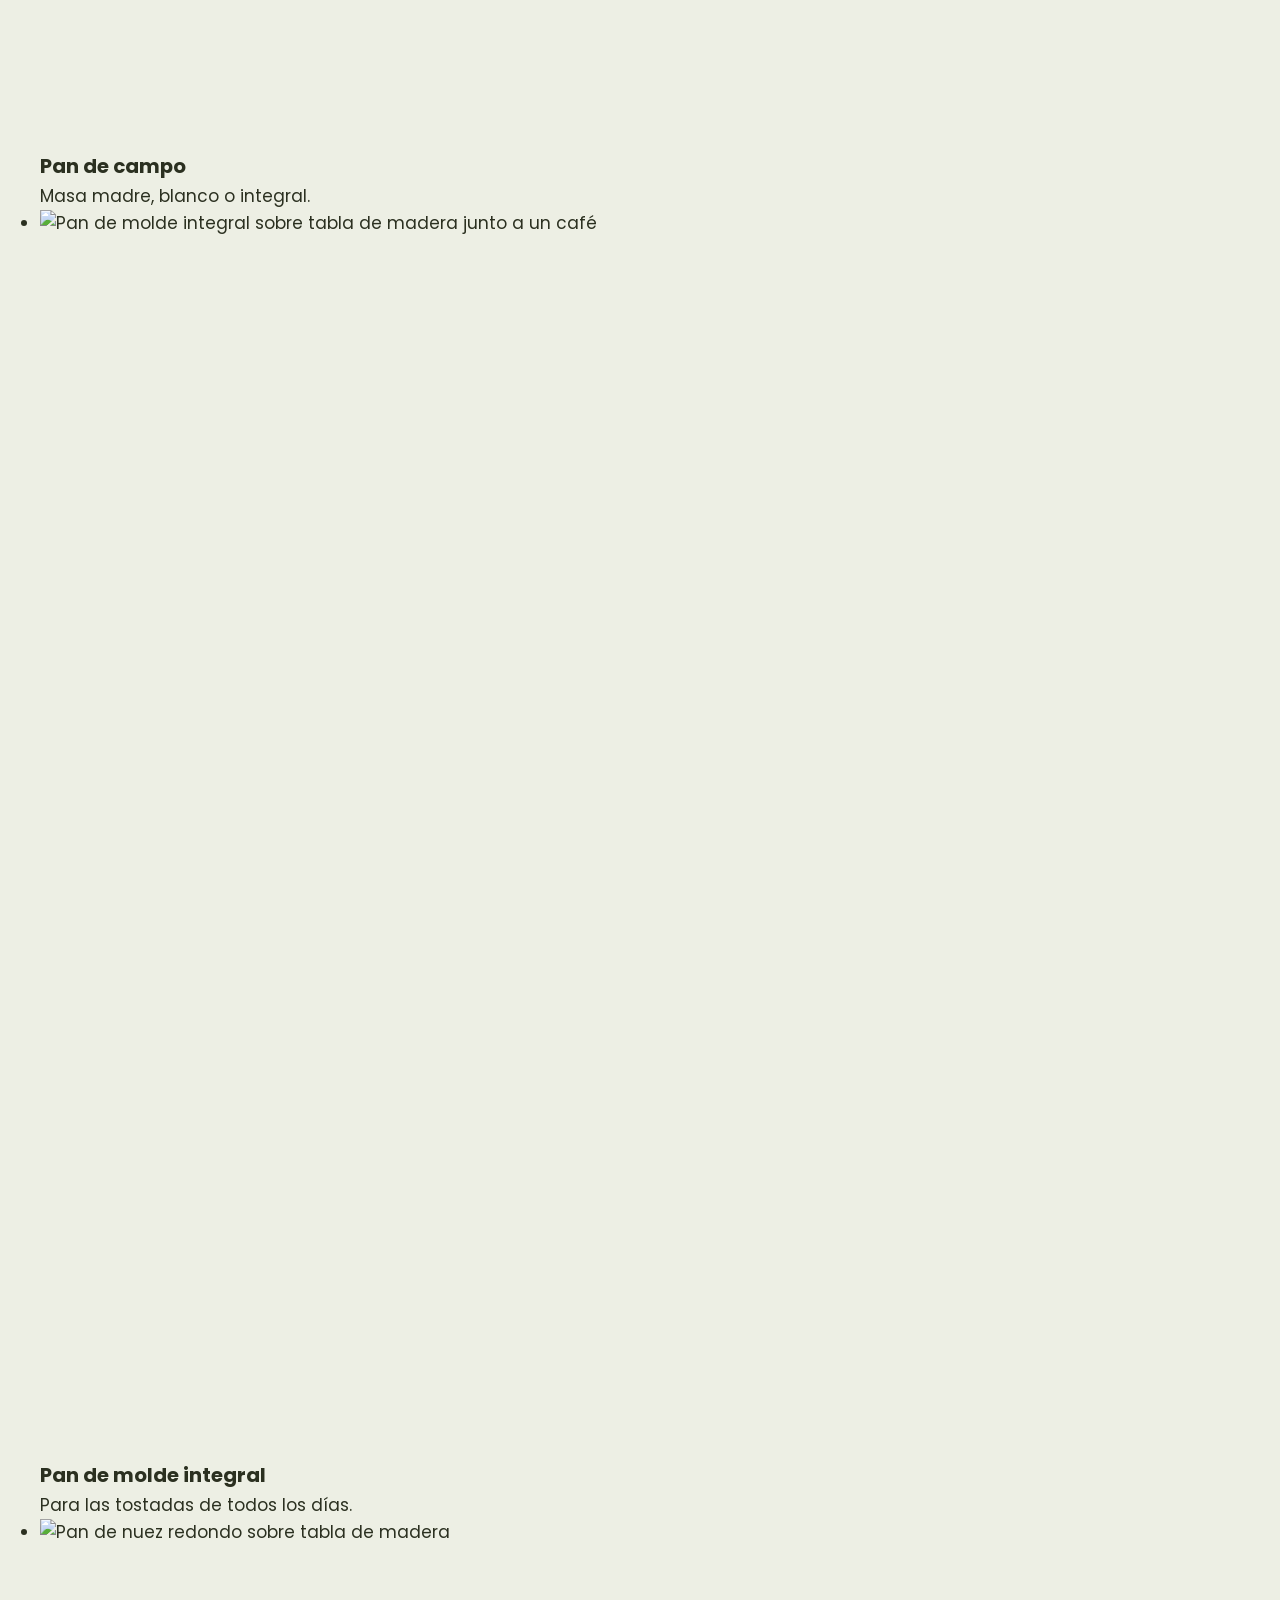
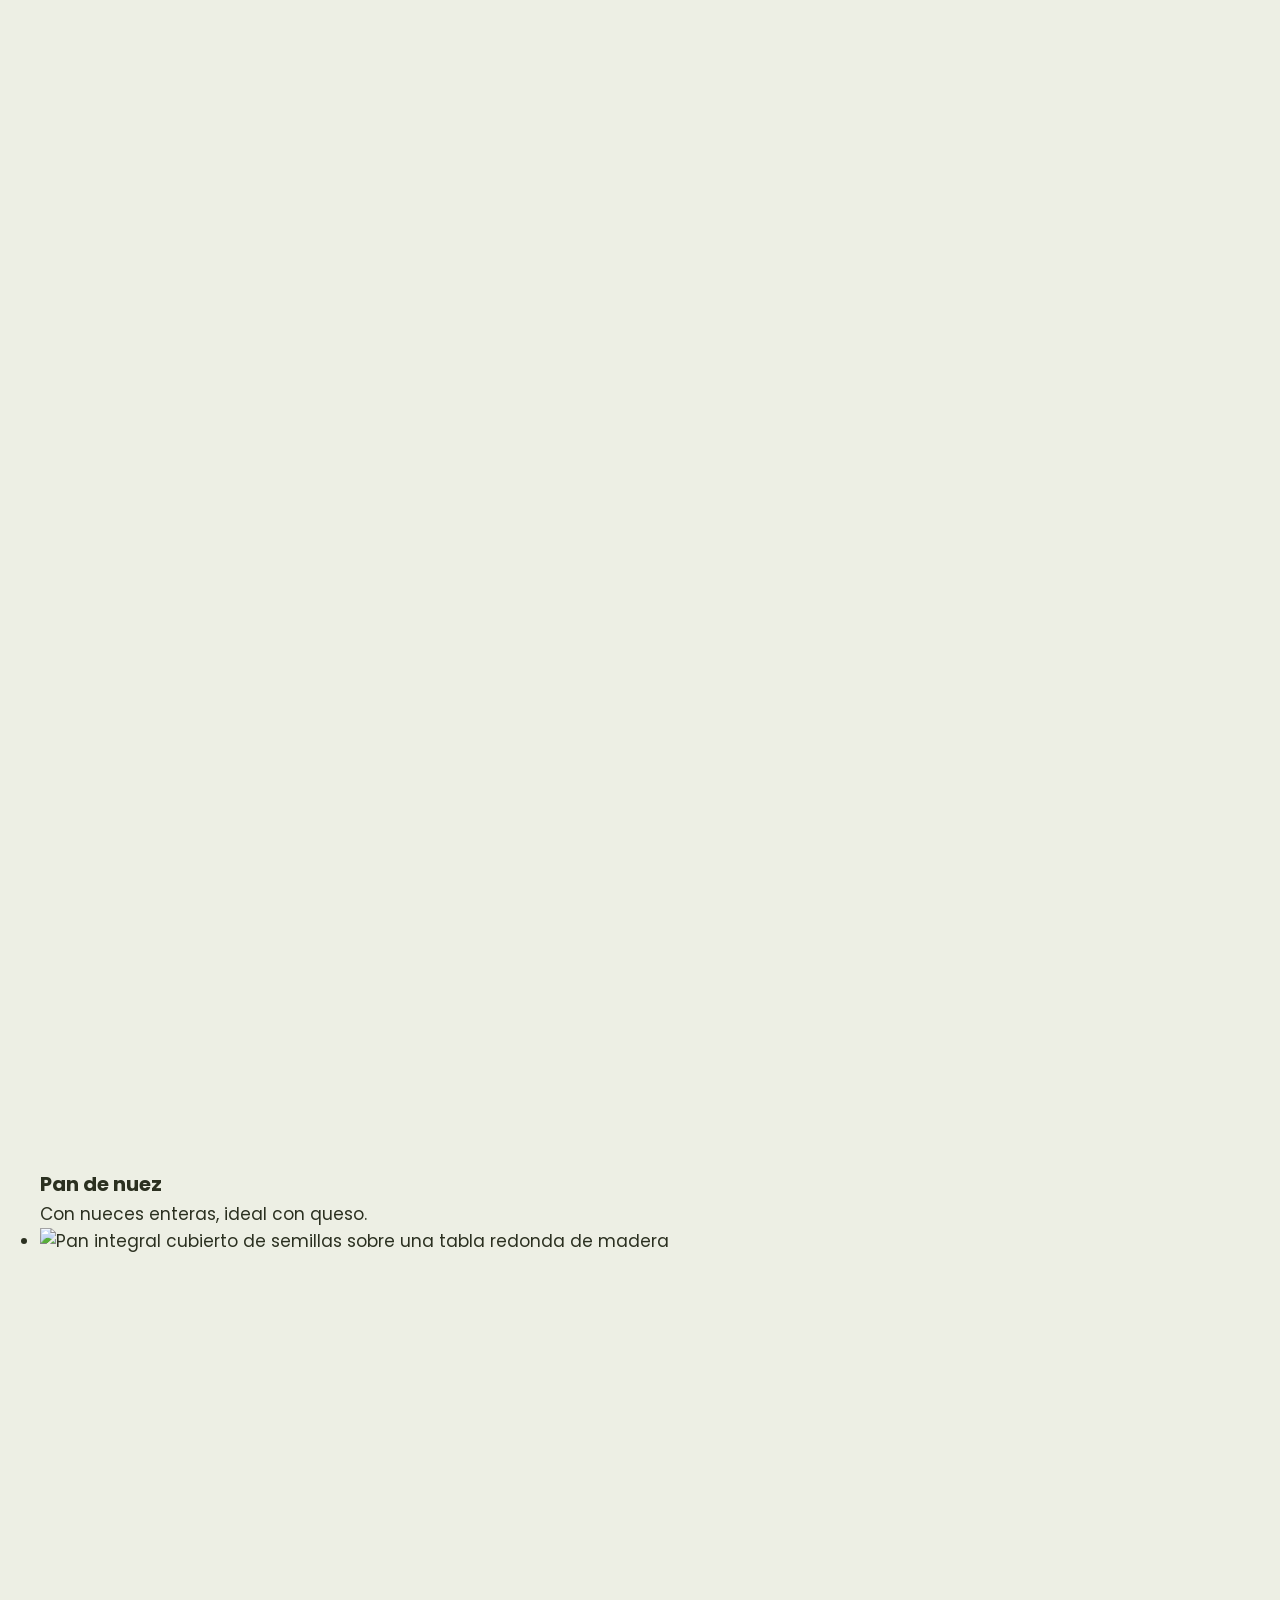
==== commit b8eb48d3: "Novedades: sección con el matcha latte (foto de Agustín), pensada para sumar productos nuevos Co-Aut" ====
--- a/public/index.html
+++ b/public/index.html
@@ -28,7 +28,7 @@
 <link rel="preconnect" href="https://fonts.gstatic.com" crossorigin>
 <link href="https://fonts.googleapis.com/css2?family=Poppins:wght@400;500;600;700&display=swap" rel="stylesheet">
 <link rel="preload" as="image" href="/img/g-jala-arriba-1000.webp" imagesrcset="/img/g-jala-arriba-600.webp 600w, /img/g-jala-arriba-1000.webp 1000w" imagesizes="(max-width: 860px) 100vw, 600px">
-<link rel="stylesheet" href="/estilos.css?v=2026101315">
+<link rel="stylesheet" href="/estilos.css?v=2026101418">
 <script>document.documentElement.classList.add('js');</script>
 
 <script type="application/ld+json">
@@ -119,6 +119,29 @@
         <div class="puntos" hidden><button type="button" aria-label="Ver foto 1: Nuestro jalá" aria-current="true"><span></span></button><button type="button" aria-label="Ver foto 2: Café de especialidad"><span></span></button><button type="button" aria-label="Ver foto 3: Jalá de chocolate"><span></span></button><button type="button" aria-label="Ver foto 4: Pan de campo"><span></span></button><button type="button" aria-label="Ver foto 5: En Benito Lamas"><span></span></button></div>
       </figure>
     </div>
+  </div>
+</section>
+
+<section id="novedades" class="novedades" aria-labelledby="novedades-titulo">
+  <div class="contenedor">
+    <p class="antetitulo" id="novedades-titulo">Novedades</p>
+    <ul class="novedades-lista">
+      <li class="novedad">
+        <picture class="novedad-foto">
+          <source type="image/webp" srcset="/img/g-matcha-600.webp 600w, /img/g-matcha-1000.webp 1000w" sizes="(max-width: 860px) 100vw, 420px">
+          <img src="/img/g-matcha-1000.jpg" srcset="/img/g-matcha-600.jpg 600w, /img/g-matcha-1000.jpg 1000w" sizes="(max-width: 860px) 100vw, 420px" width="1000" height="1250" loading="lazy" decoding="async" alt="Matcha latte con arte de corazón en taza blanca, sostenido con las dos manos">
+        </picture>
+        <div class="novedad-texto">
+          <span class="nuevo">Nuevo</span>
+          <h2>Matcha latte</h2>
+          <p class="bajada">Té verde matcha batido con leche cremosa y espumada. Suave, un poco herbal y sin café: ideal para la tarde. También con leche vegetal.</p>
+          <div class="botones">
+            <a class="boton" href="https://wa.me/59898092333?text=Hola%2C%20quiero%20probar%20el%20matcha%20latte">Pedilo por WhatsApp</a>
+            <a class="boton contorno" href="#menu">Ver el menú</a>
+          </div>
+        </div>
+      </li>
+    </ul>
   </div>
 </section>
 
@@ -450,8 +473,17 @@
       </div>
       <div class="dato">
         <h3>Pedidos</h3>
-        <a class="enlace" href="https://wa.me/59898092333">WhatsApp 098 092 333</a><br>
-        <a class="enlace" href="https://www.pedidosya.com.uy/restaurantes/montevideo/bertha-almacen-de-pan-409567f2-a40b-40c8-9861-9d07bdcbc9d5-menu" rel="noopener">A domicilio por PedidosYa</a>
+        <ul class="apps">
+          <li><a class="app wa" href="https://wa.me/59898092333"><span class="ico"><svg viewBox="0 0 24 24" aria-hidden="true"><path d="M12 3.5a8.5 8.5 0 0 0-7.4 12.7L3.5 20.5l4.4-1.1A8.5 8.5 0 1 0 12 3.5z"/></svg></span><span class="txt"><strong>WhatsApp</strong><span>098 092 333, para retirar en el local o encargar.</span></span><span class="fl" aria-hidden="true">→</span></a></li>
+          <li><a class="app py" href="https://www.pedidosya.com.uy/restaurantes/montevideo/bertha-almacen-de-pan-409567f2-a40b-40c8-9861-9d07bdcbc9d5-menu" rel="noopener"><span class="ico"><svg viewBox="0 0 24 24" aria-hidden="true"><path d="M5 8h14l-1 12H6L5 8z"/><path d="M9 8V6a3 3 0 0 1 6 0v2"/></svg></span><span class="txt"><strong>PedidosYa</strong><span>A domicilio, con la carta completa.</span></span><span class="fl" aria-hidden="true">→</span></a></li>
+        </ul>
+      </div>
+      <div class="dato">
+        <h3>También estamos en</h3>
+        <ul class="apps">
+          <li><a class="app bp" href="https://www.buenprovechoapp.com/" rel="noopener"><span class="ico"><svg viewBox="0 0 24 24" aria-hidden="true"><path d="M5 9.5h14l-1.2 10.5H6.2L5 9.5z"/><path d="M8.5 9.5V8a3.5 3.5 0 0 1 7 0v1.5"/><path d="M12 17c-2.5 0-3.5-2-3.5-3.5 2.5 0 3.5 1.5 3.5 3.5z"/><path d="M12 17c0-2.5 1.5-4 4-4 0 2.5-1.5 4-4 4z"/></svg></span><span class="txt"><strong>Buen Provecho</strong><span>Packs del día con descuento, para retirar al cierre.</span></span><span class="fl" aria-hidden="true">→</span></a></li>
+          <li><a class="app pa" href="https://pasito.app/" rel="noopener"><span class="ico"><svg viewBox="0 0 24 24" aria-hidden="true"><ellipse cx="8" cy="7.5" rx="3" ry="4.5"/><rect x="5.5" y="13.5" width="5" height="3" rx="1.5"/><ellipse cx="16" cy="12.5" rx="3" ry="4.5"/><rect x="13.5" y="18.5" width="5" height="3" rx="1.5"/></svg></span><span class="txt"><strong>Pasito</strong><span>Canjeá tus pasos por un espresso.</span></span><span class="fl" aria-hidden="true">→</span></a></li>
+        </ul>
       </div>
       <div class="dato">
         <h3>Instagram</h3>
@@ -669,7 +701,7 @@
     var b = document.getElementById('flotante');
     if (!b || !('IntersectionObserver' in window)) return;
     // Se oculta sobre la portada, el menú (no tapa precios) y donde ya hay un botón de WhatsApp.
-    var ocultan = ['inicio', 'menu', 'mayoristas', 'visitanos'].map(function (id) { return document.getElementById(id); }).filter(Boolean);
+    var ocultan = ['inicio', 'novedades', 'menu', 'mayoristas', 'visitanos'].map(function (id) { return document.getElementById(id); }).filter(Boolean);
     var visibles = {};
     var io = new IntersectionObserver(function (es) {
       es.forEach(function (e) { visibles[e.target.id] = e.isIntersecting; });
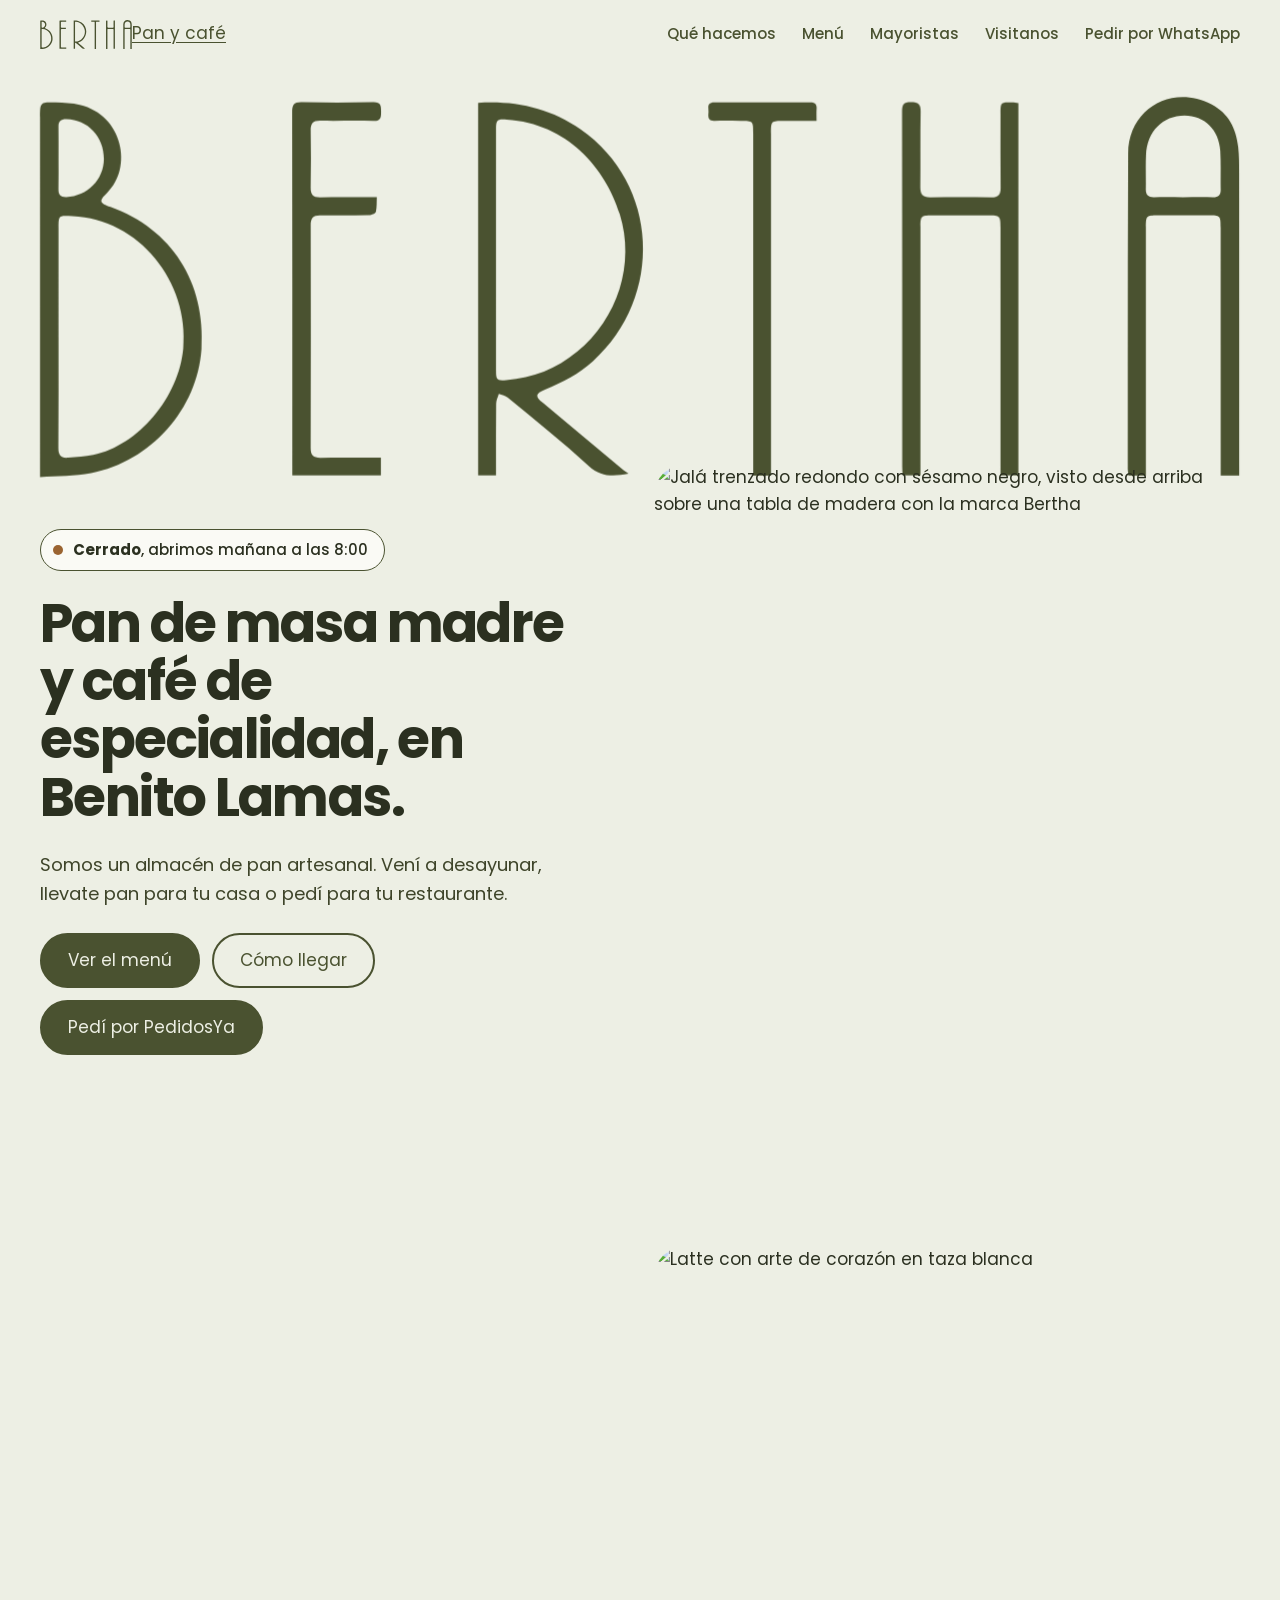
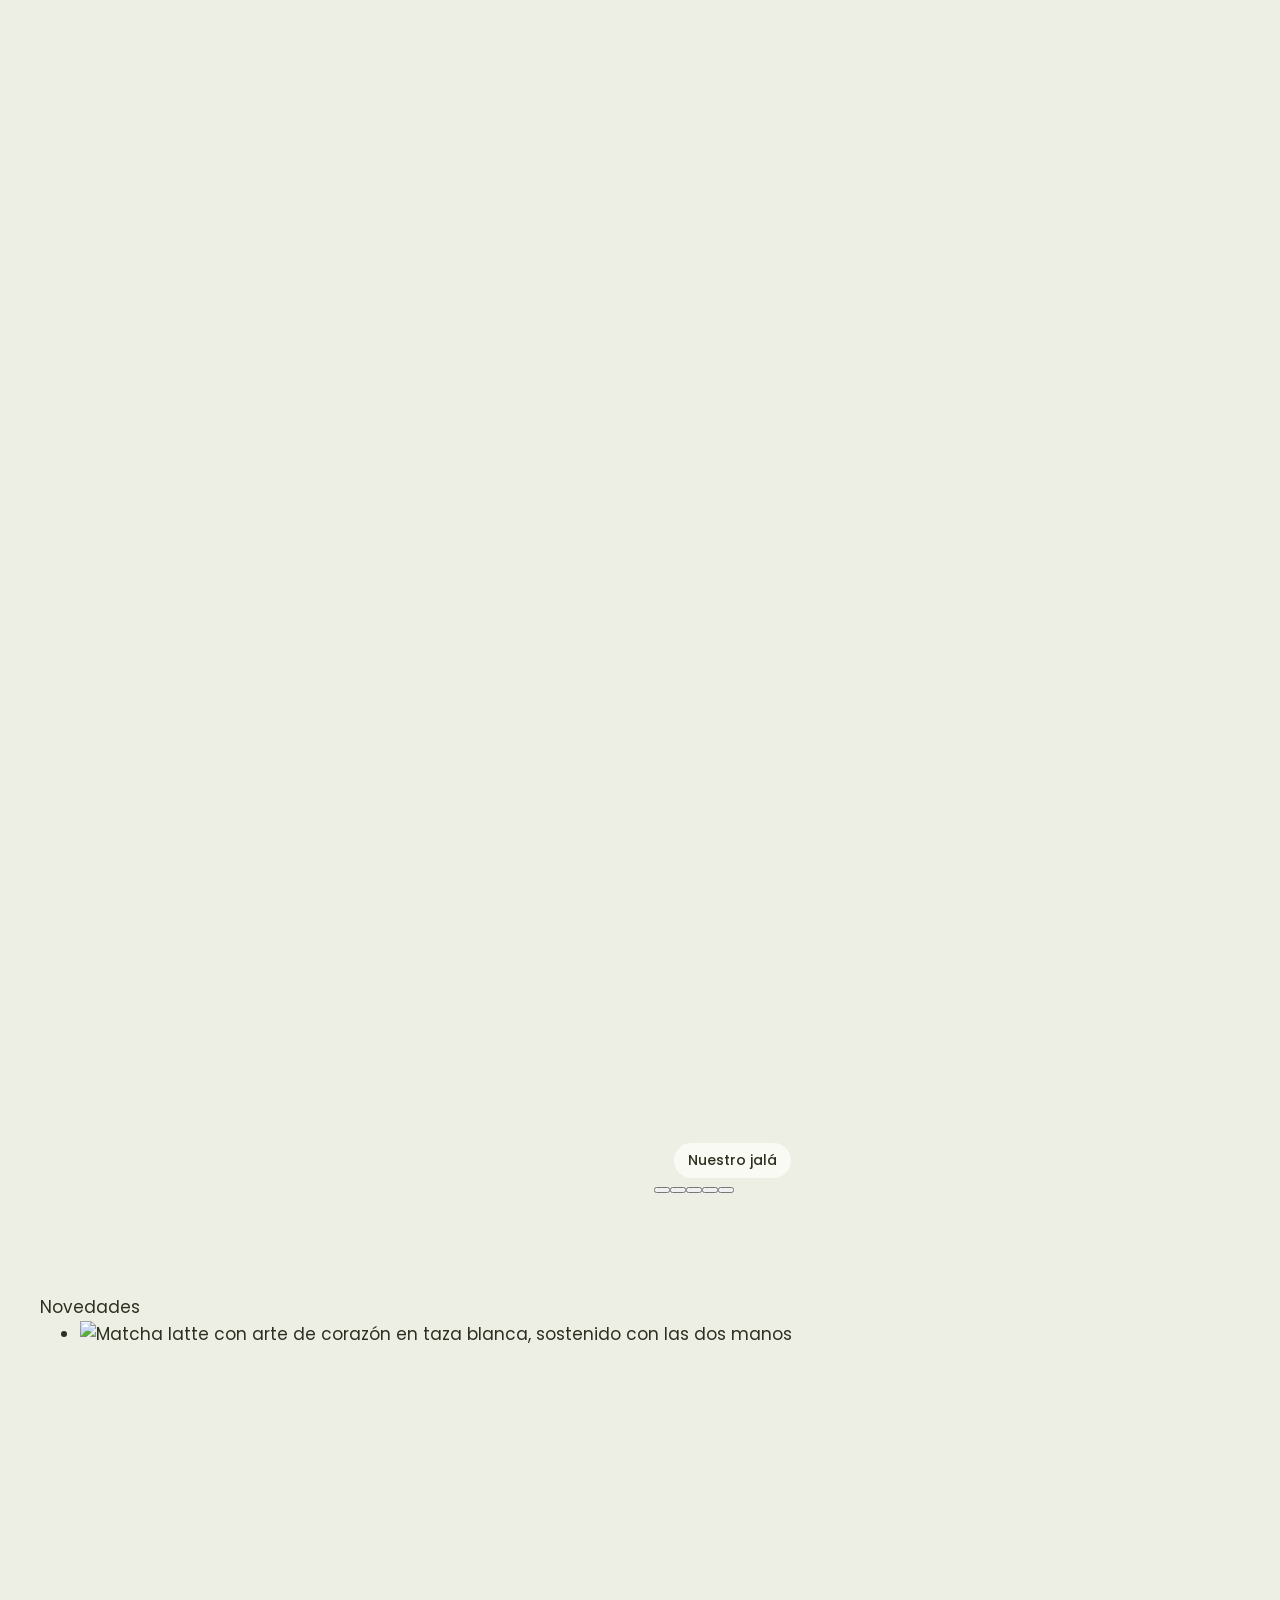
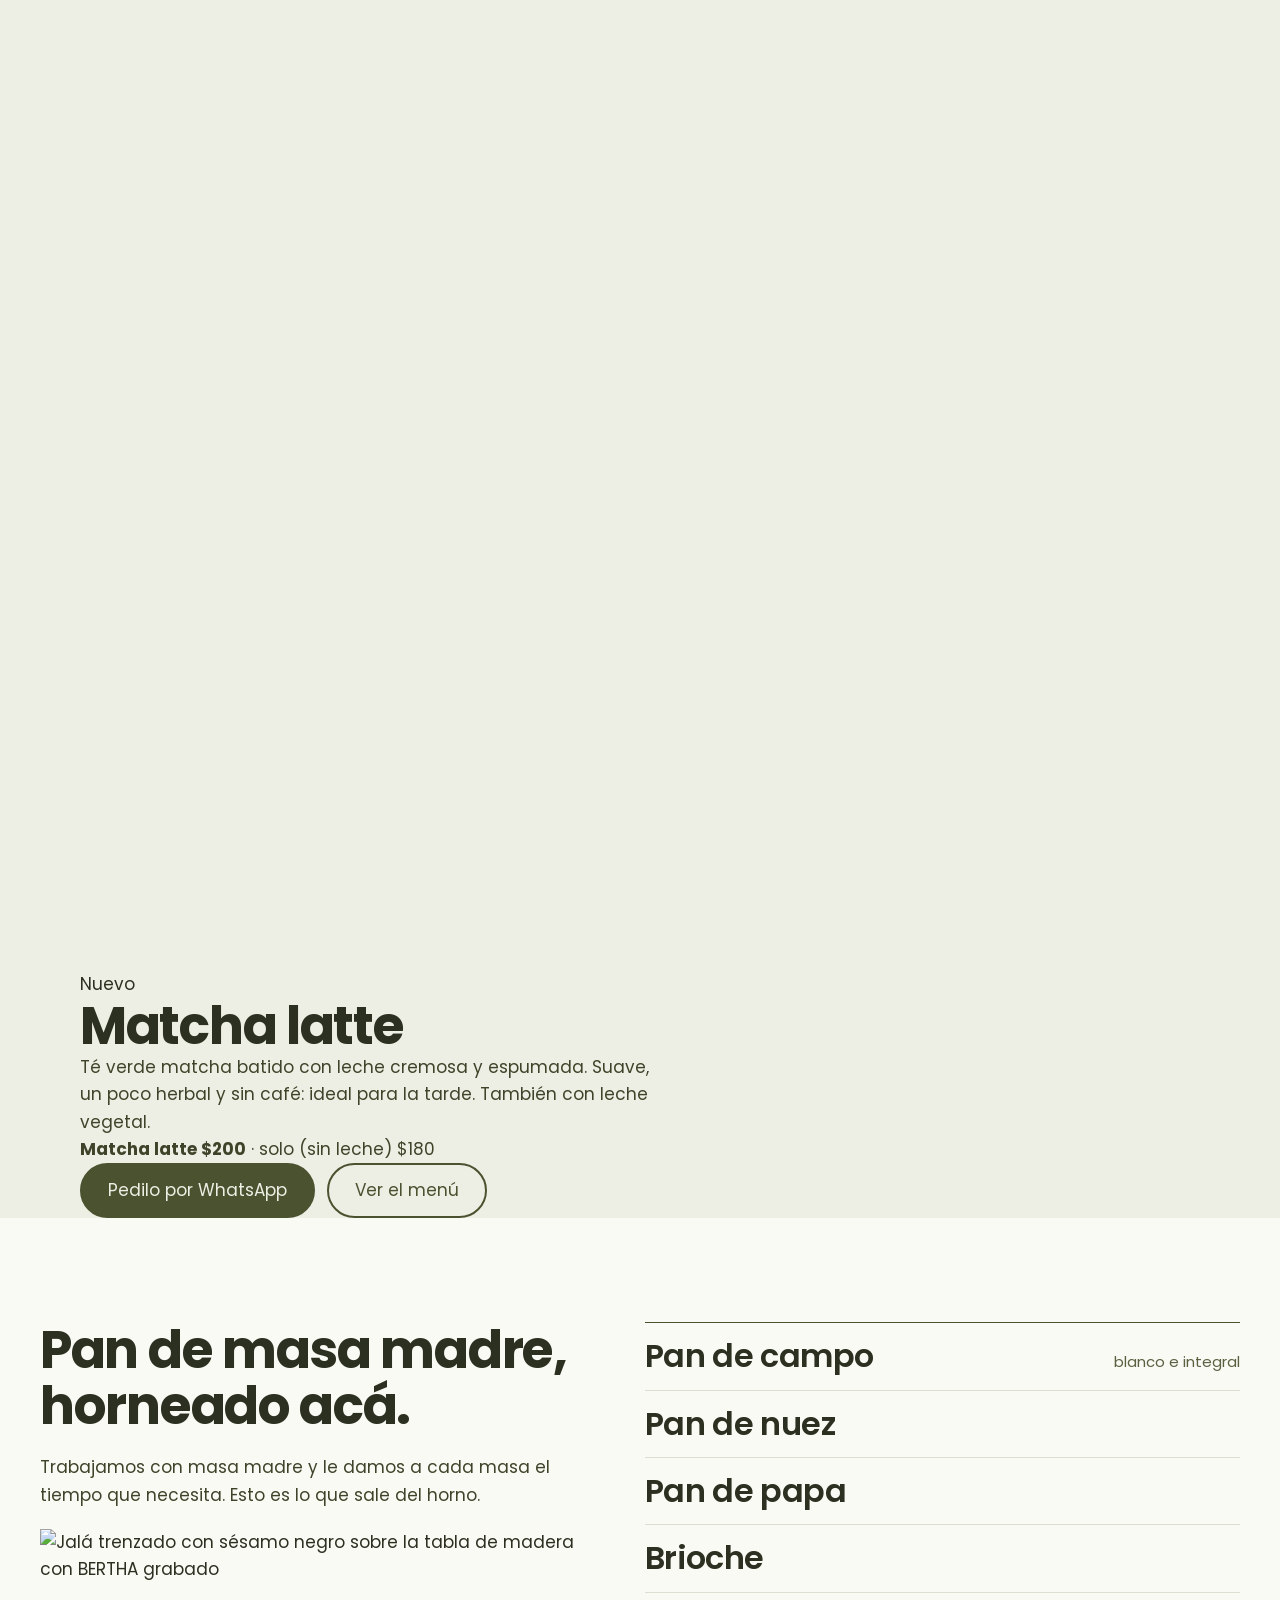
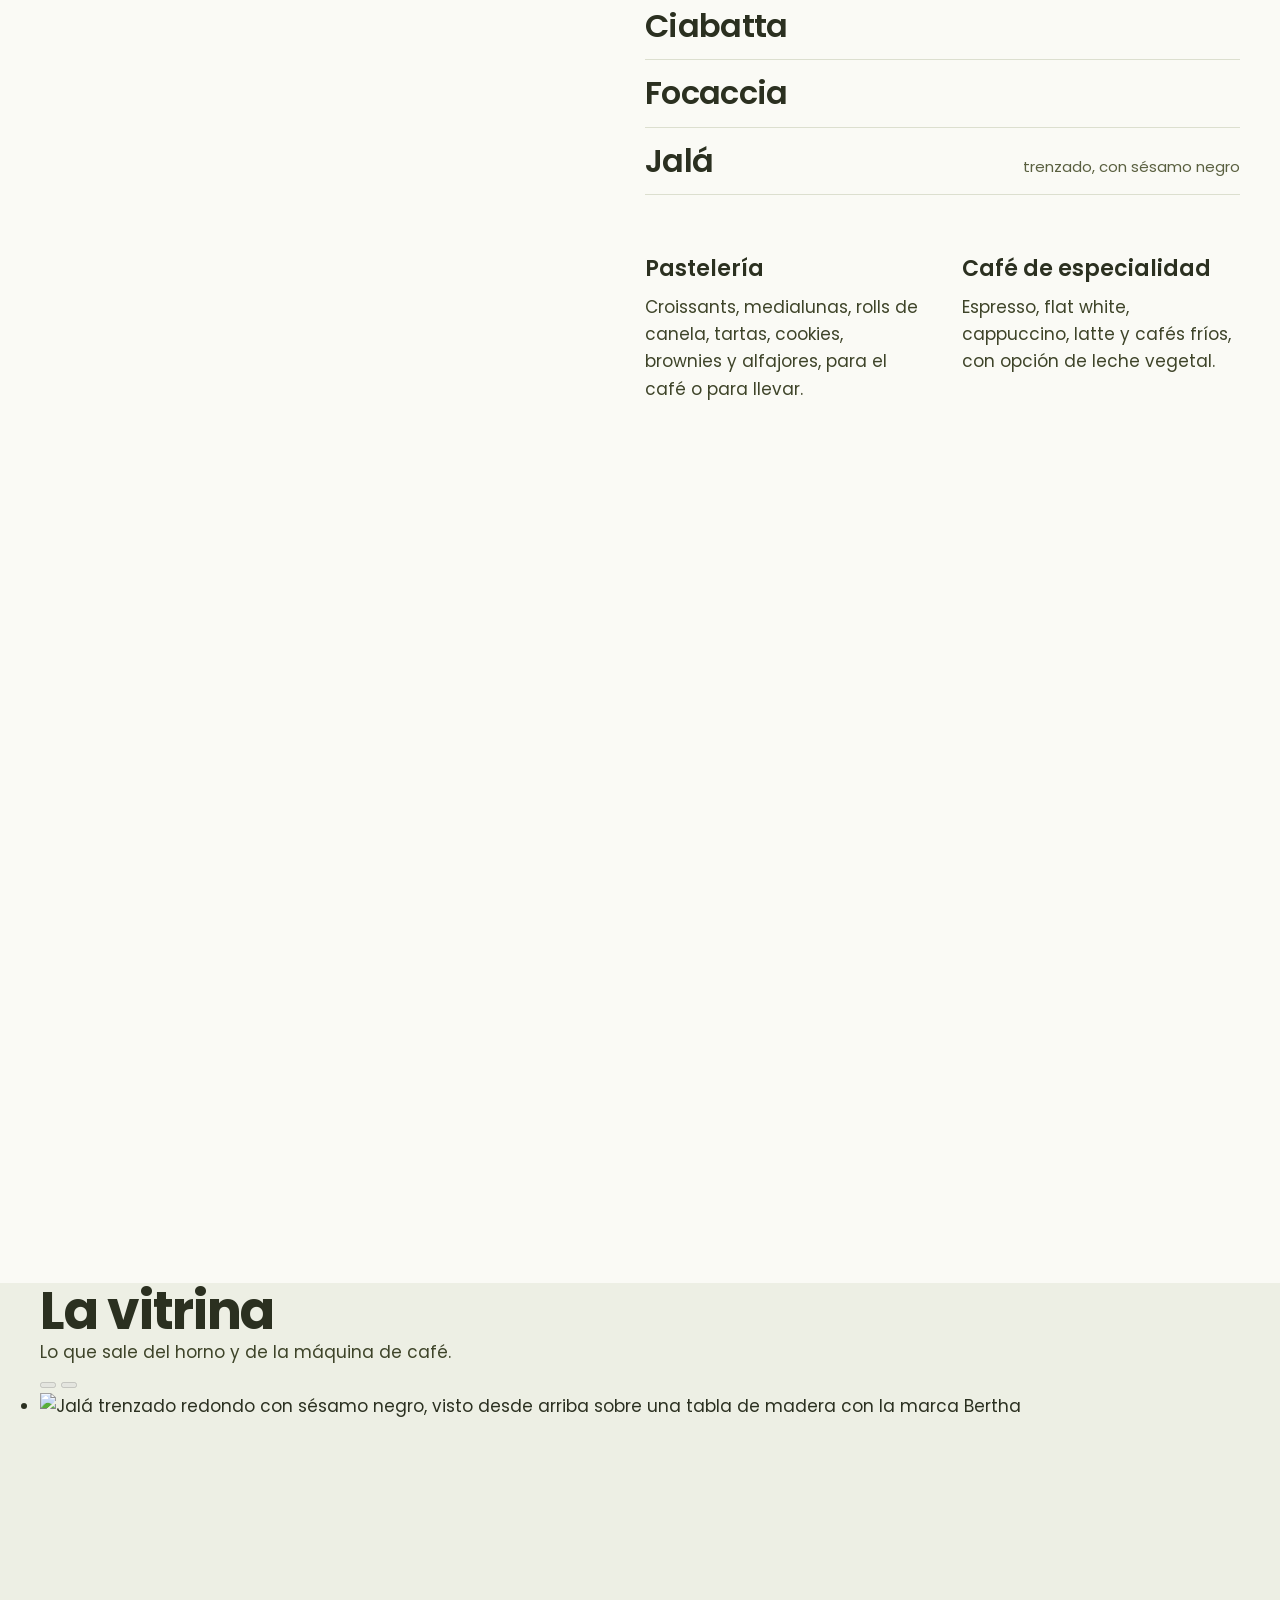
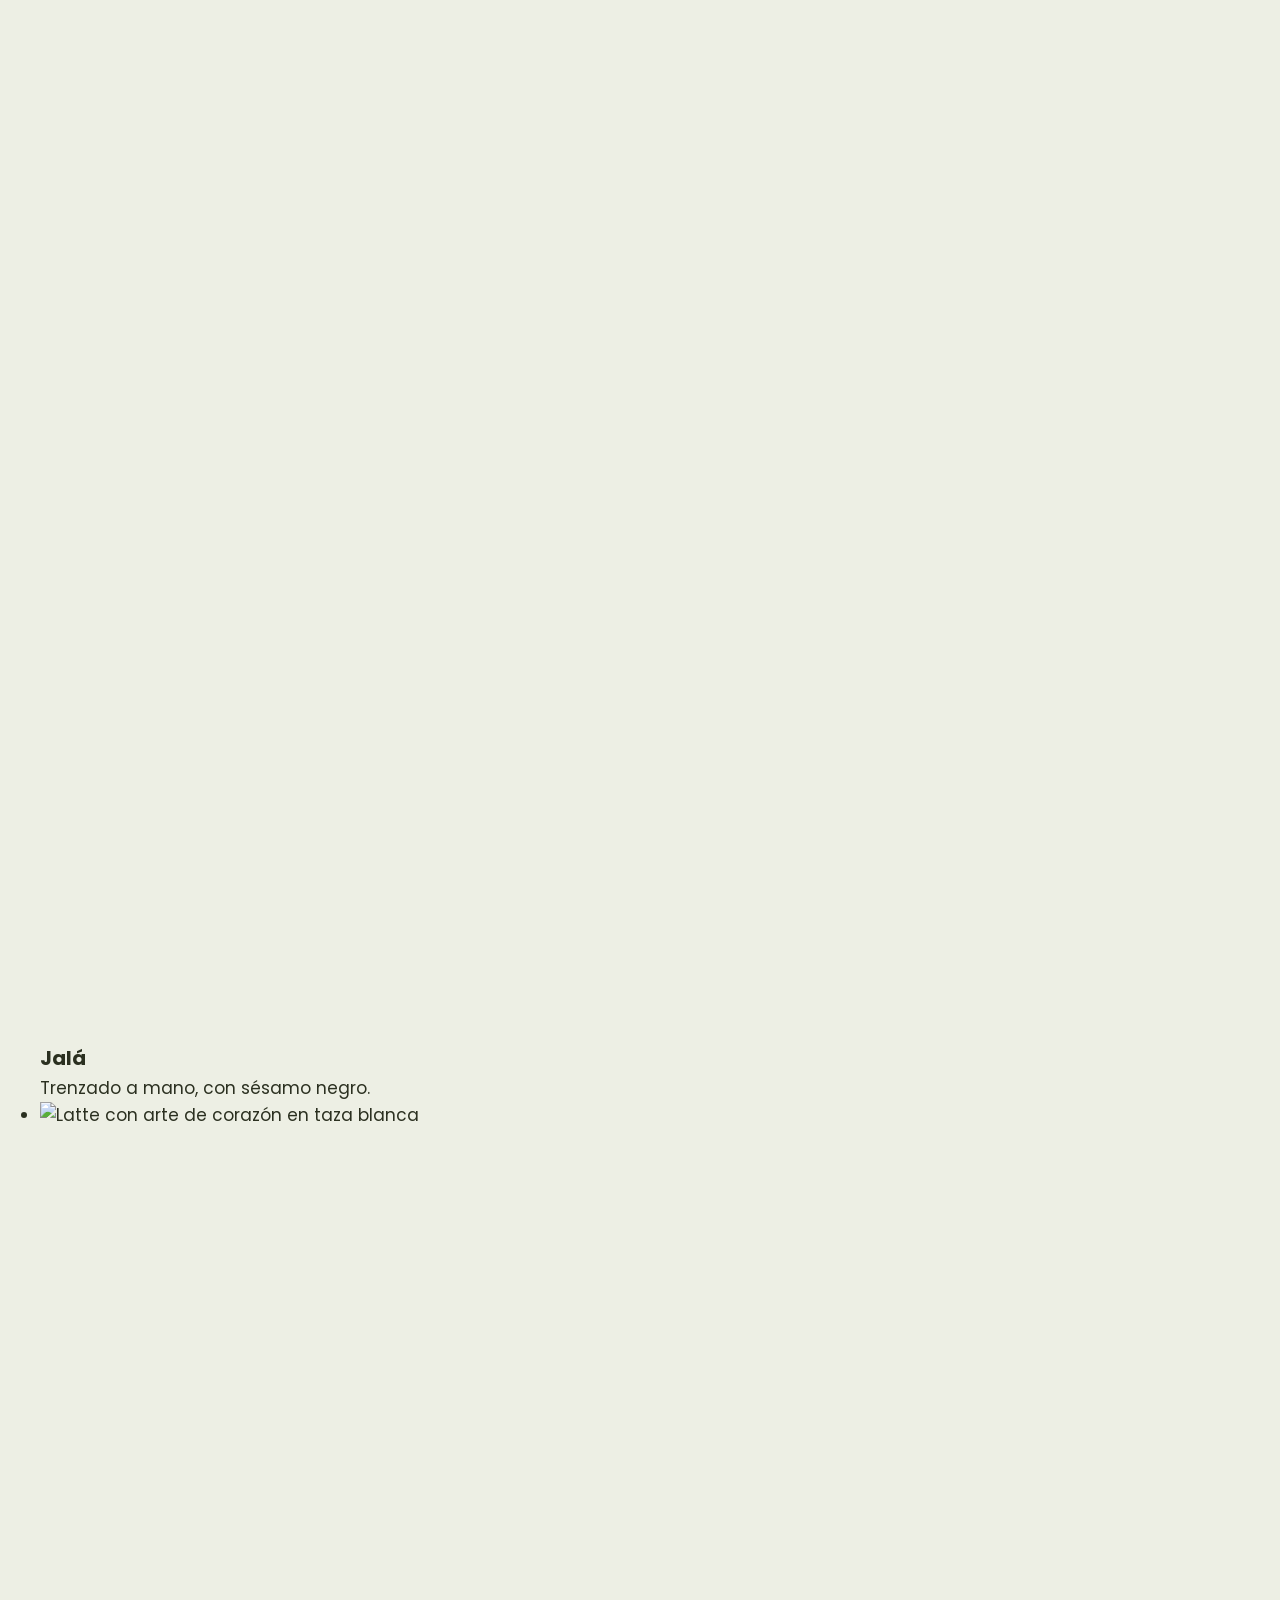
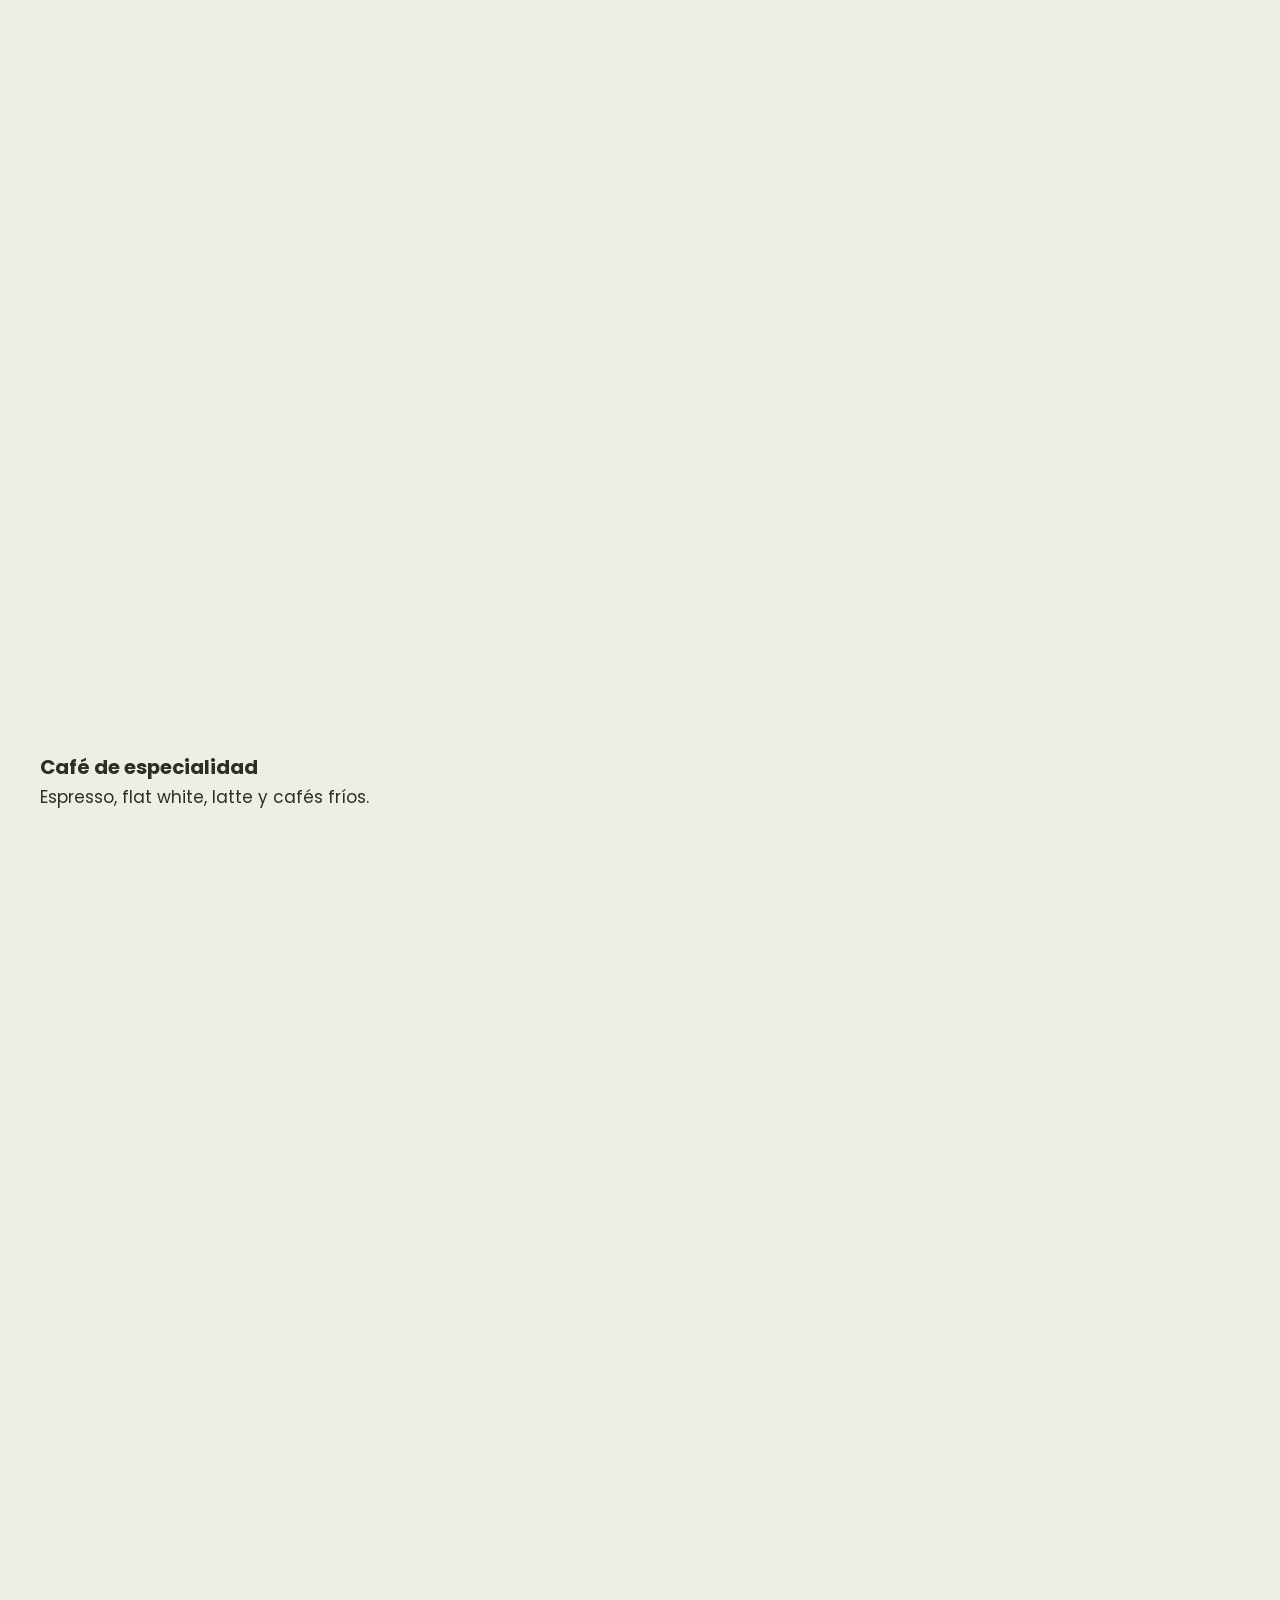
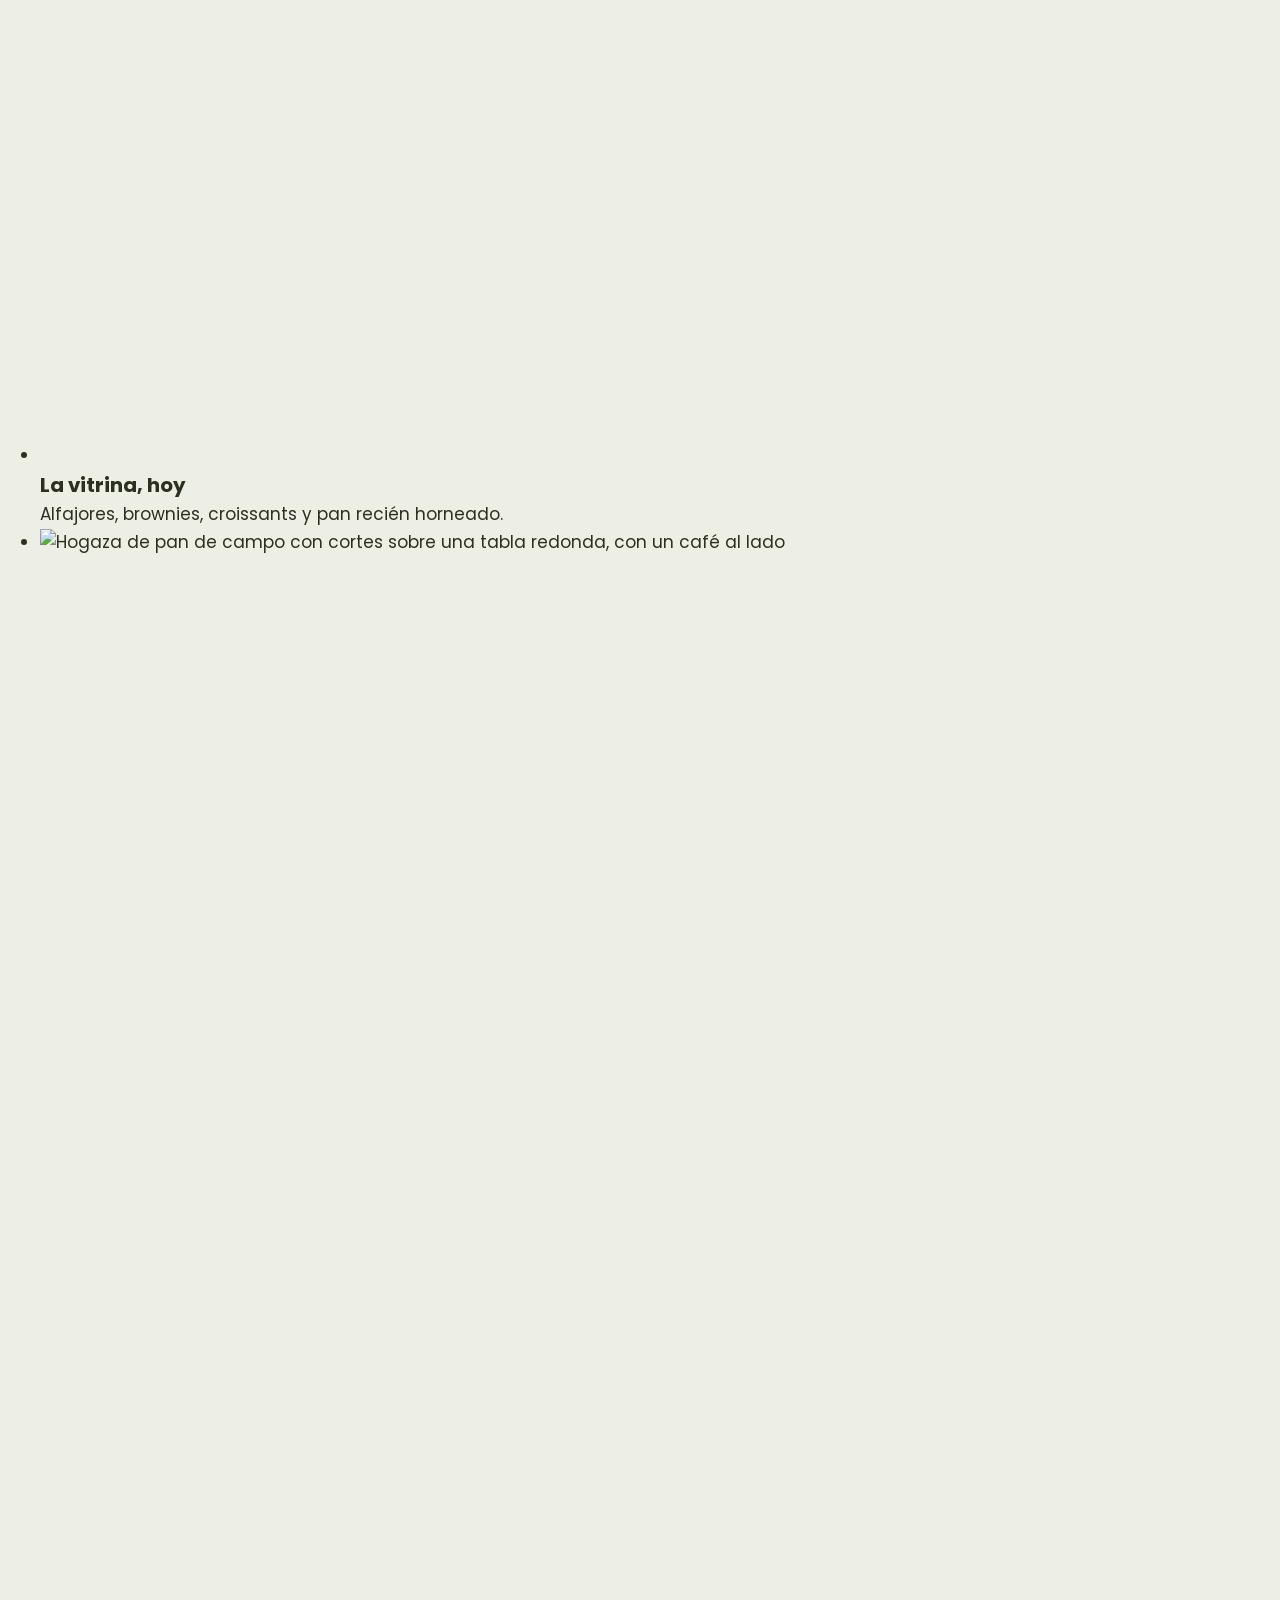
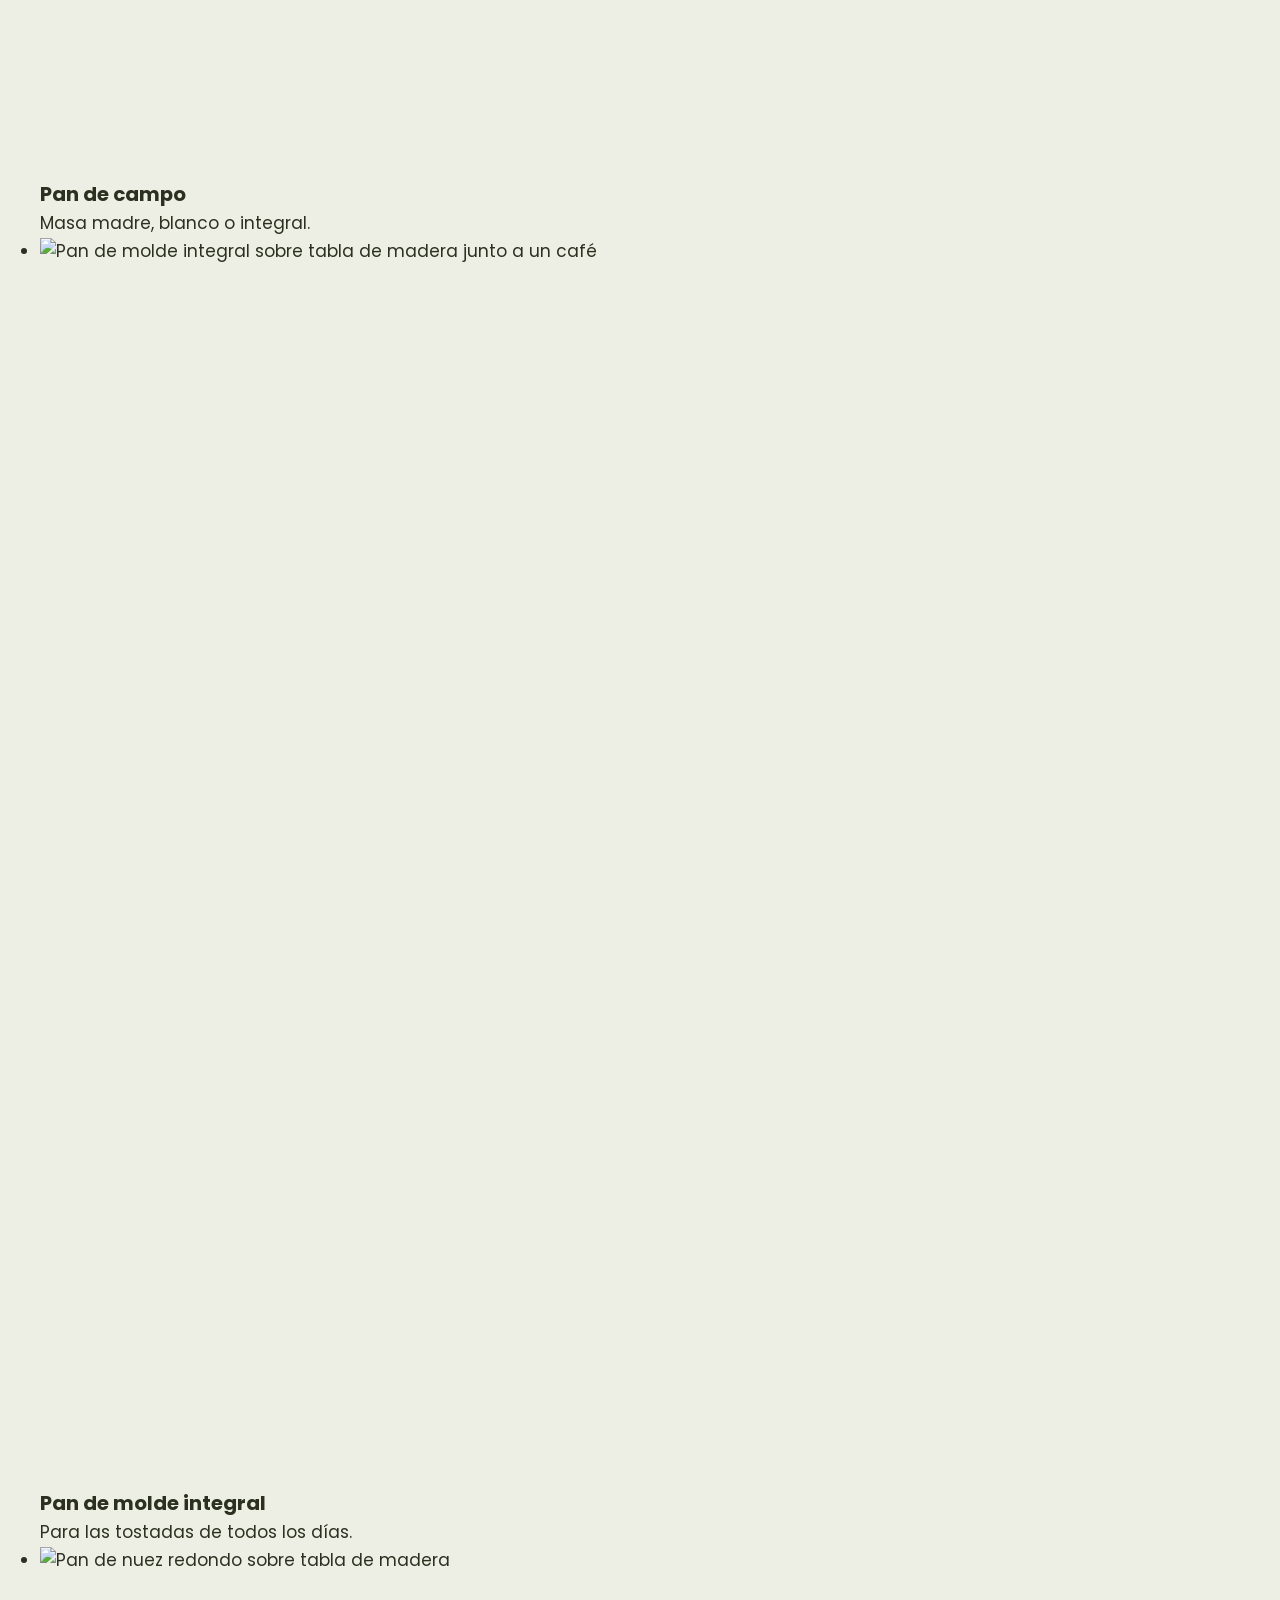
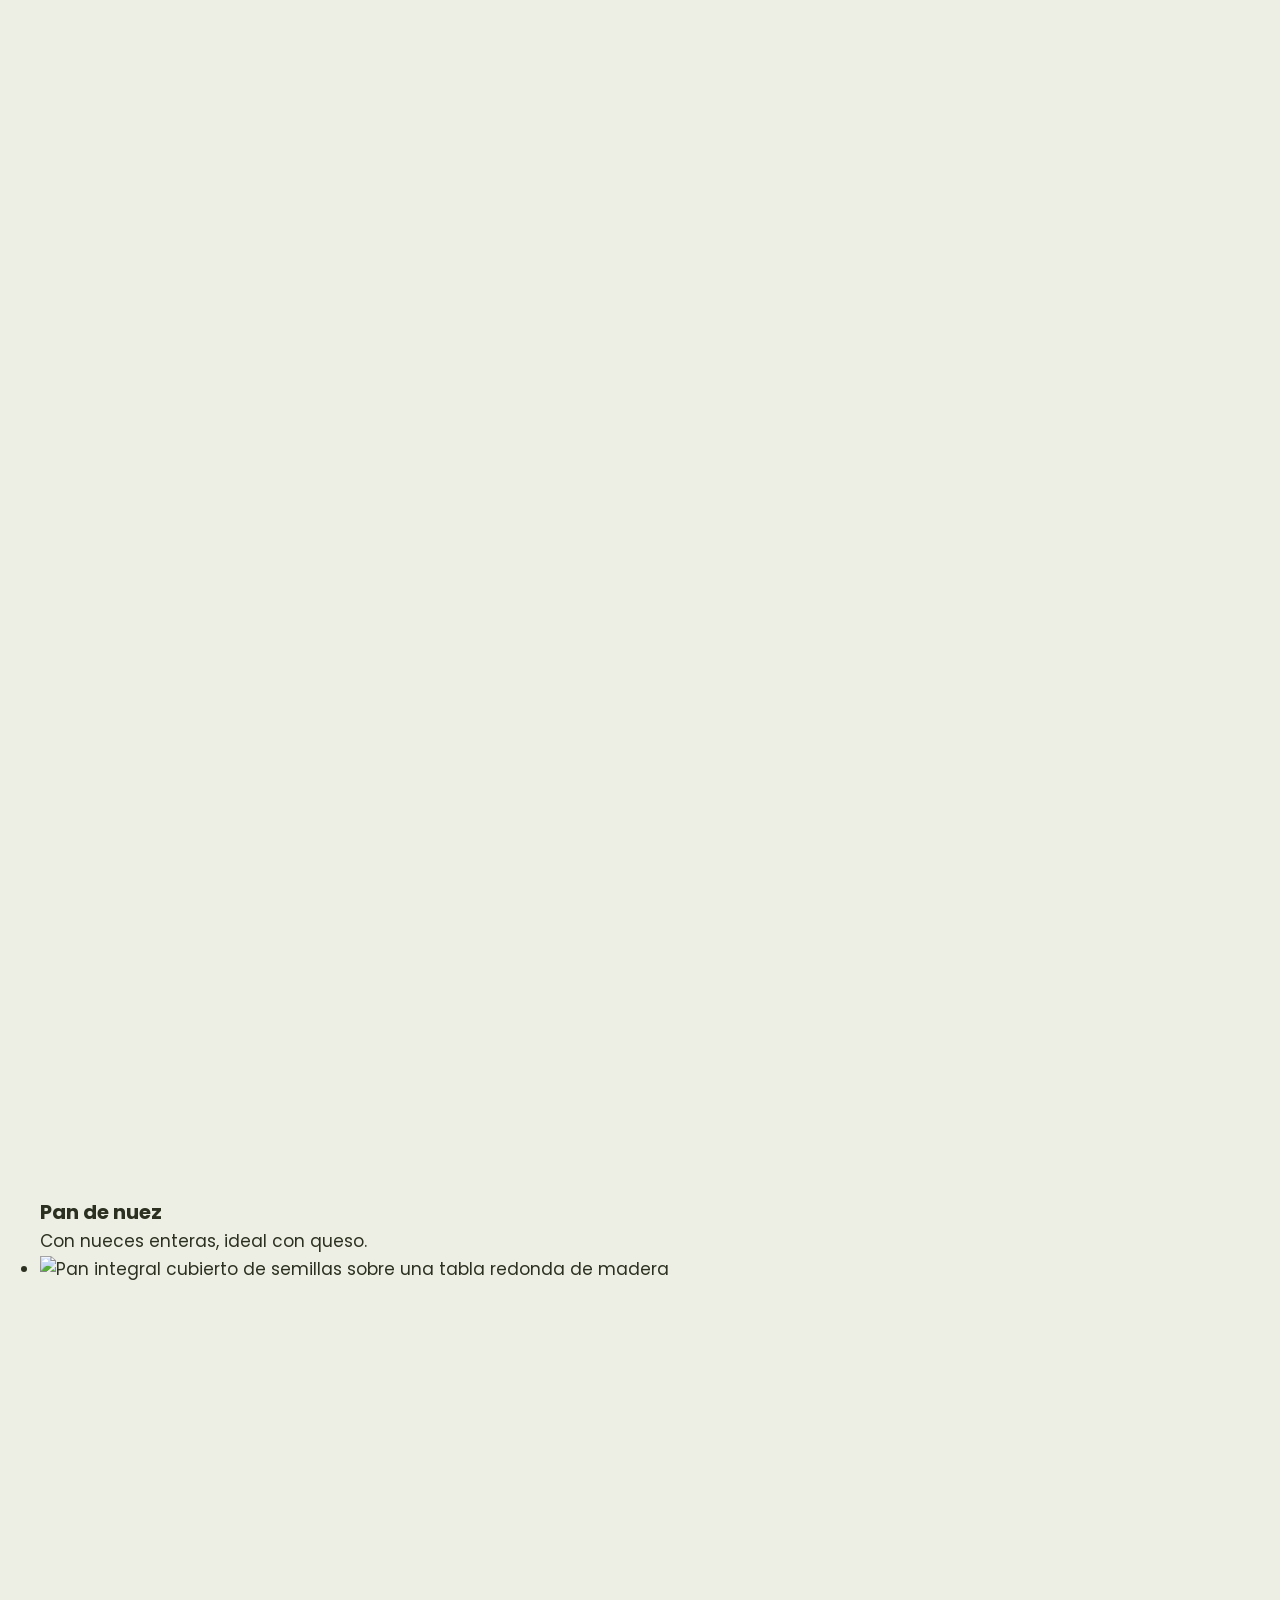
==== commit de420edc: "Matcha: precios en el menú y en novedades (solo $180, con leche $200) Co-Authored-By: Claude Opus 5." ====
--- a/public/index.html
+++ b/public/index.html
@@ -135,6 +135,7 @@
           <span class="nuevo">Nuevo</span>
           <h2>Matcha latte</h2>
           <p class="bajada">Té verde matcha batido con leche cremosa y espumada. Suave, un poco herbal y sin café: ideal para la tarde. También con leche vegetal.</p>
+          <p class="bajada"><strong>Matcha latte $200</strong> · solo (sin leche) $180</p>
           <div class="botones">
             <a class="boton" href="https://wa.me/59898092333?text=Hola%2C%20quiero%20probar%20el%20matcha%20latte">Pedilo por WhatsApp</a>
             <a class="boton contorno" href="#menu">Ver el menú</a>
@@ -337,6 +338,8 @@
     <div class="panel" id="p-bebidas" role="tabpanel" aria-labelledby="tab-bebidas">
       <div class="columnas">
         <ul class="lista">
+          <li><span>Matcha</span><span>$180</span></li>
+          <li><span>Matcha latte</span><span>$200</span></li>
           <li><span>Chocolate caliente</span><span>$210</span></li>
           <li><span>Té Ceylán</span><span>$140</span></li>
           <li><span>Té Intizen</span><span>$140</span></li>
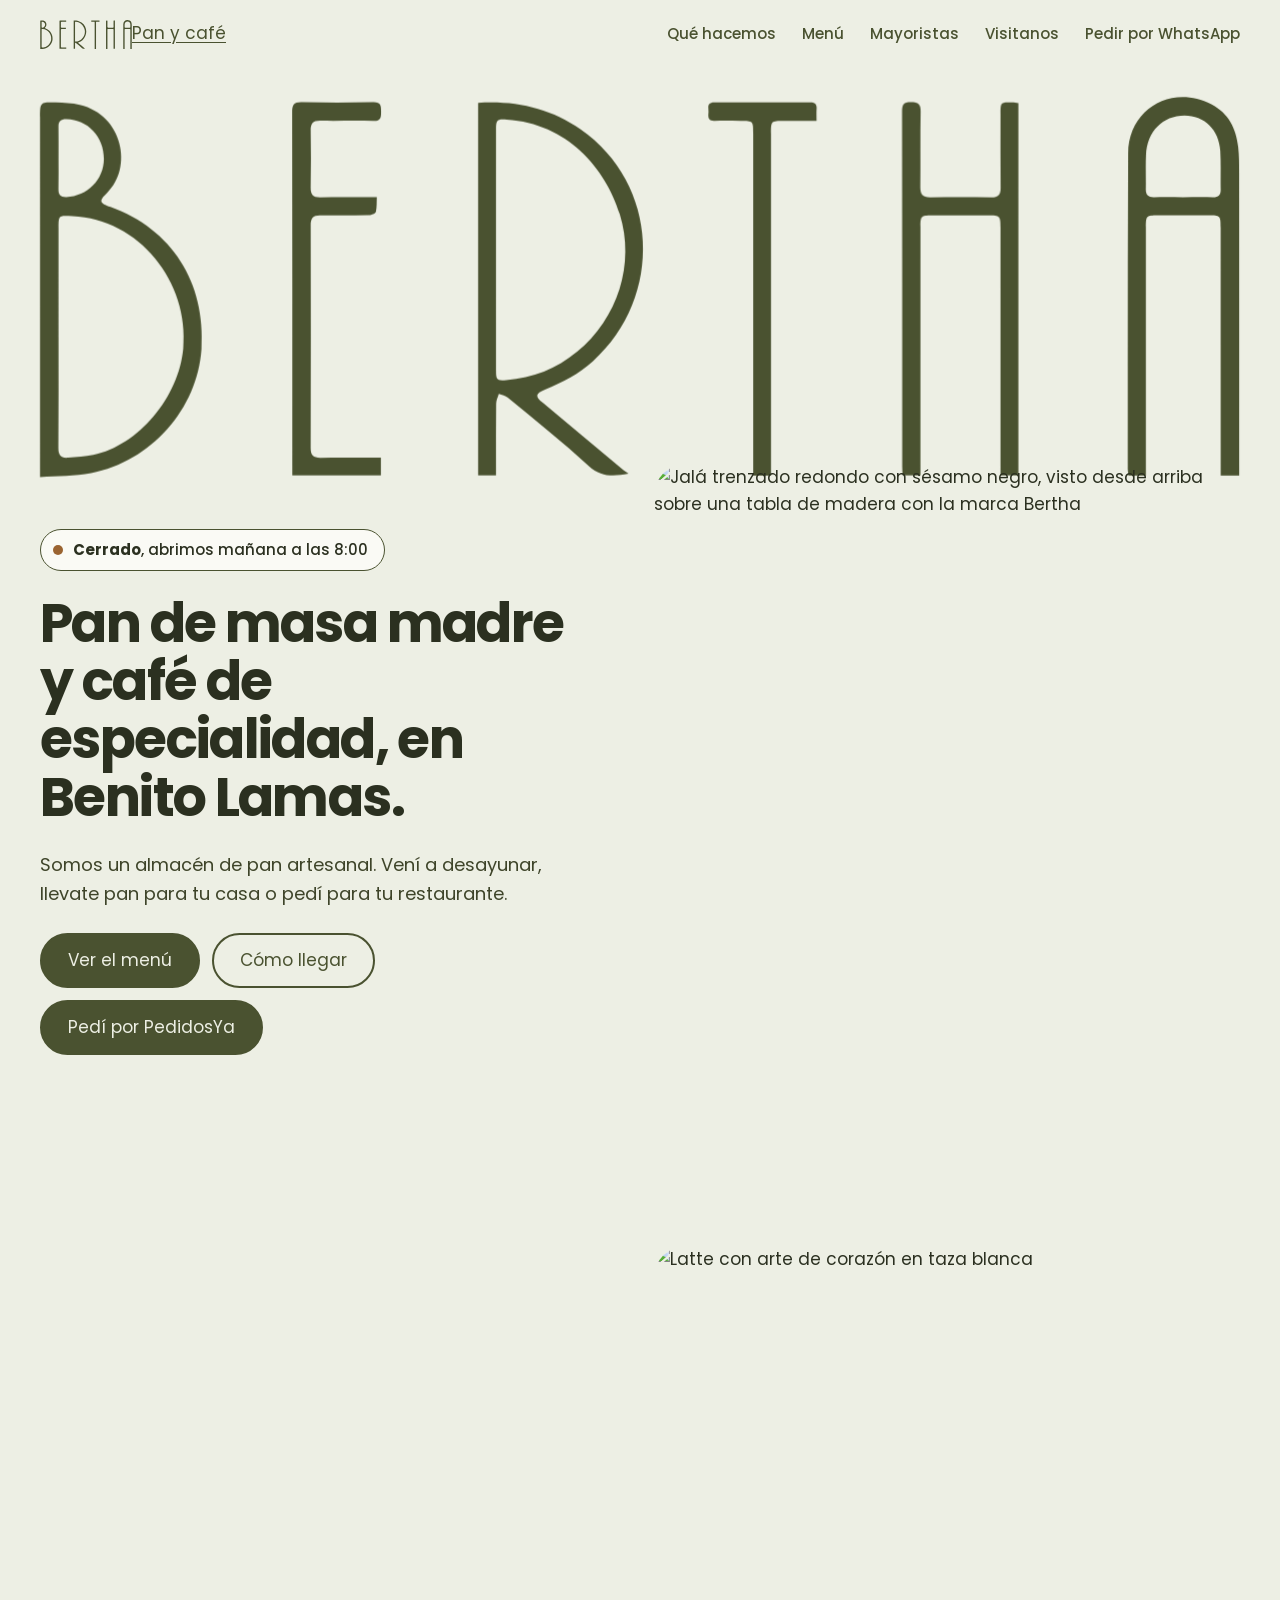
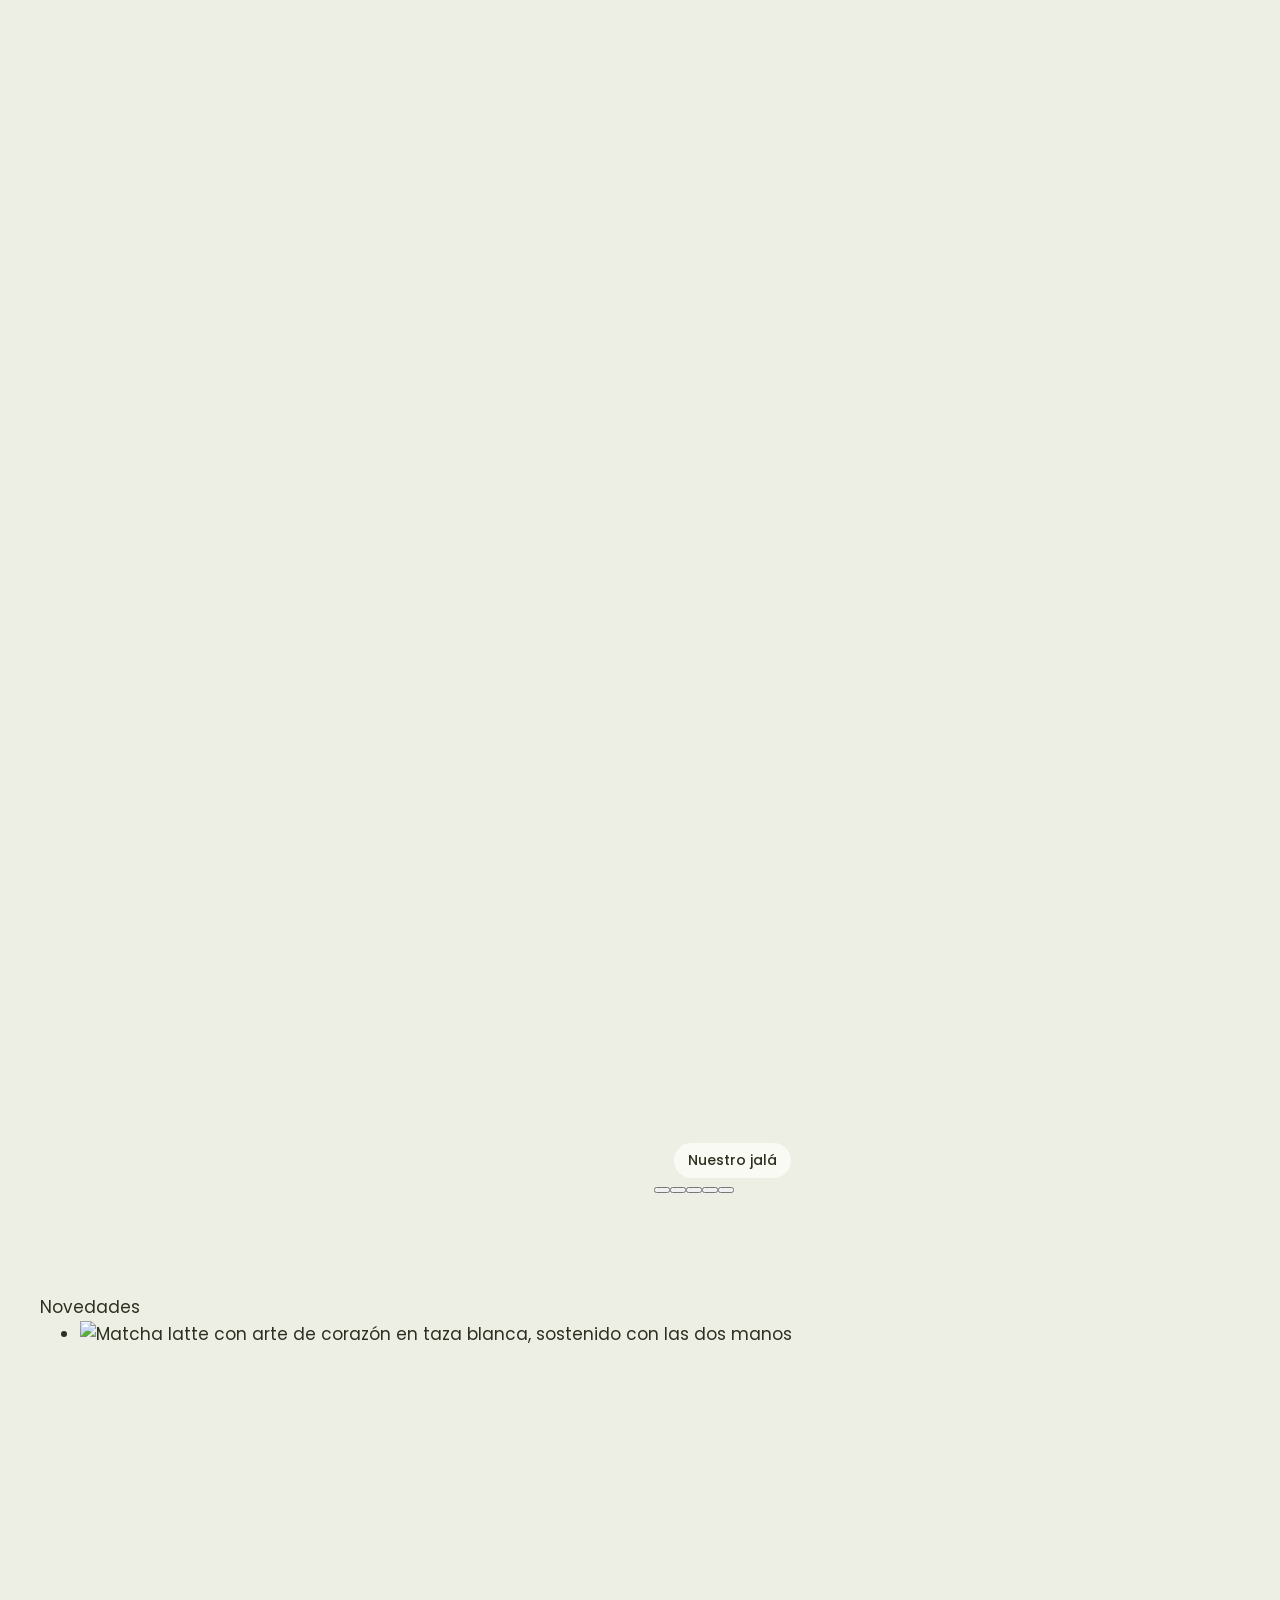
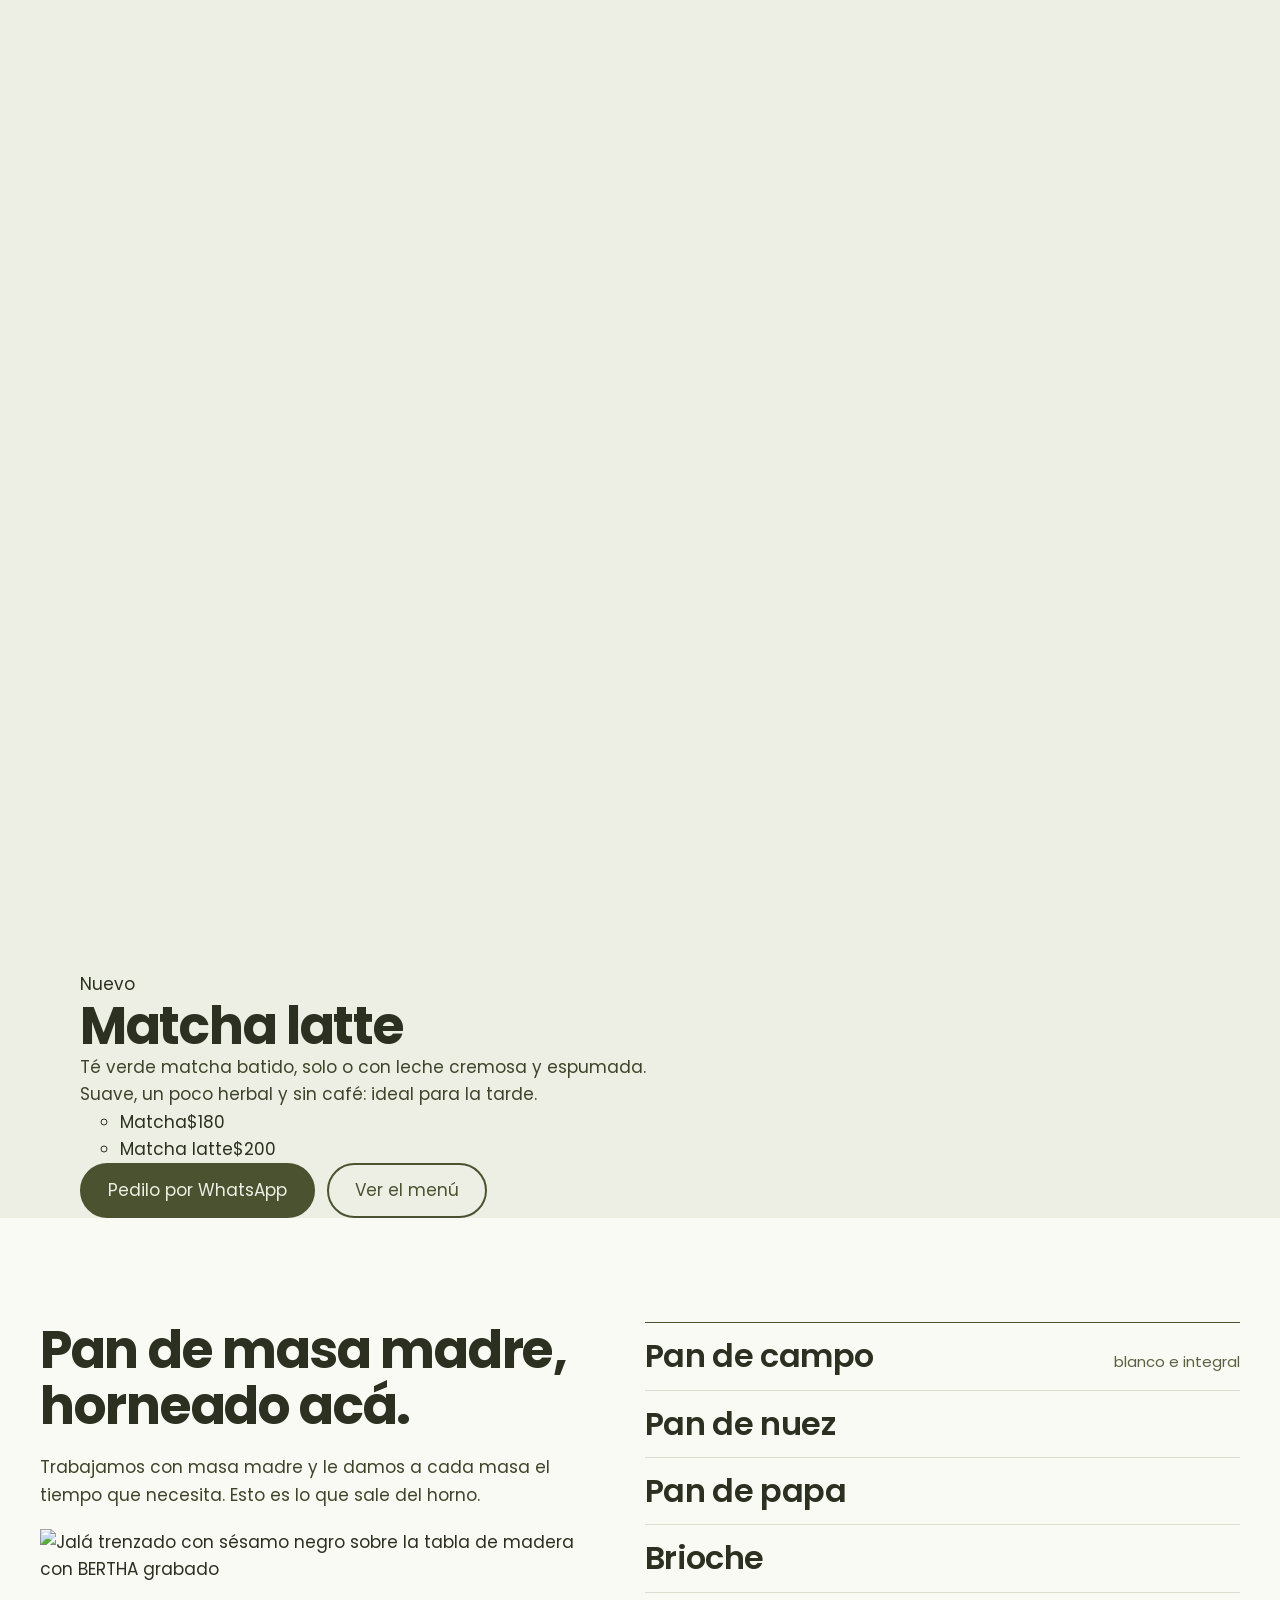
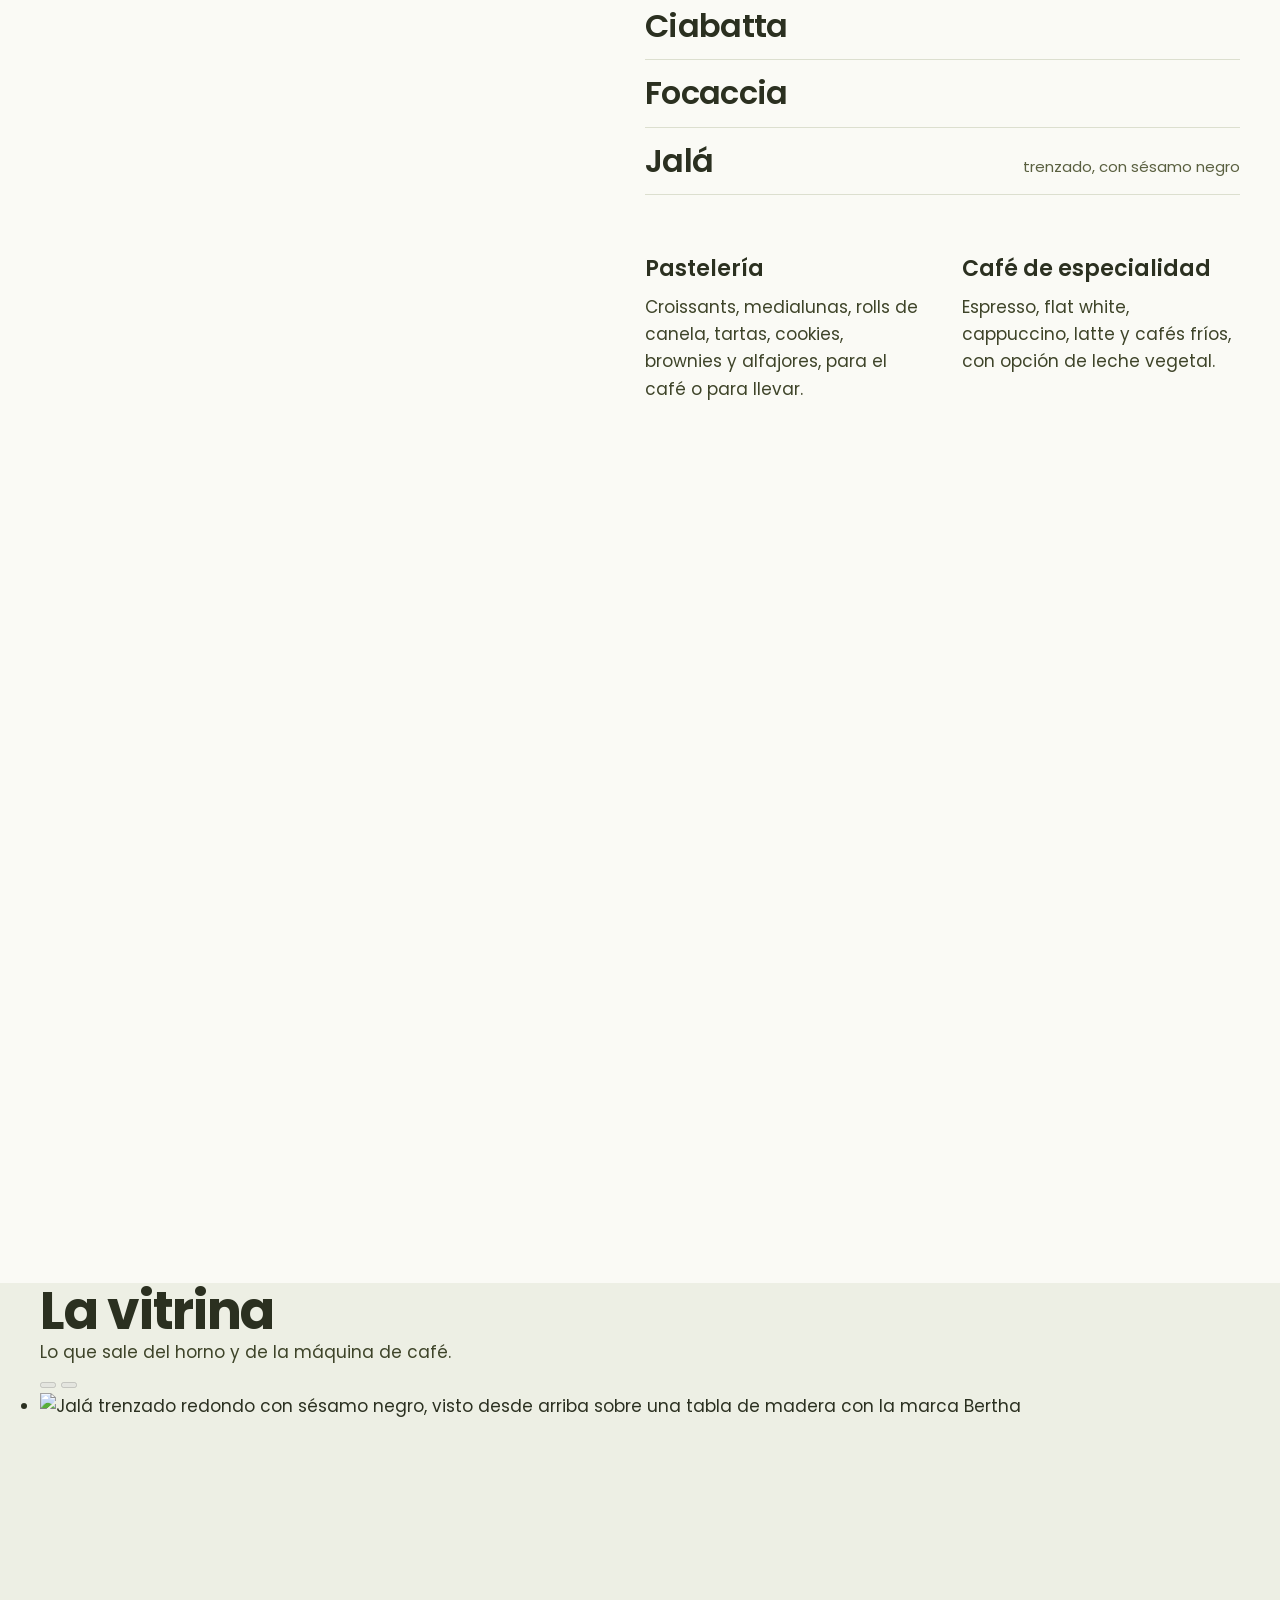
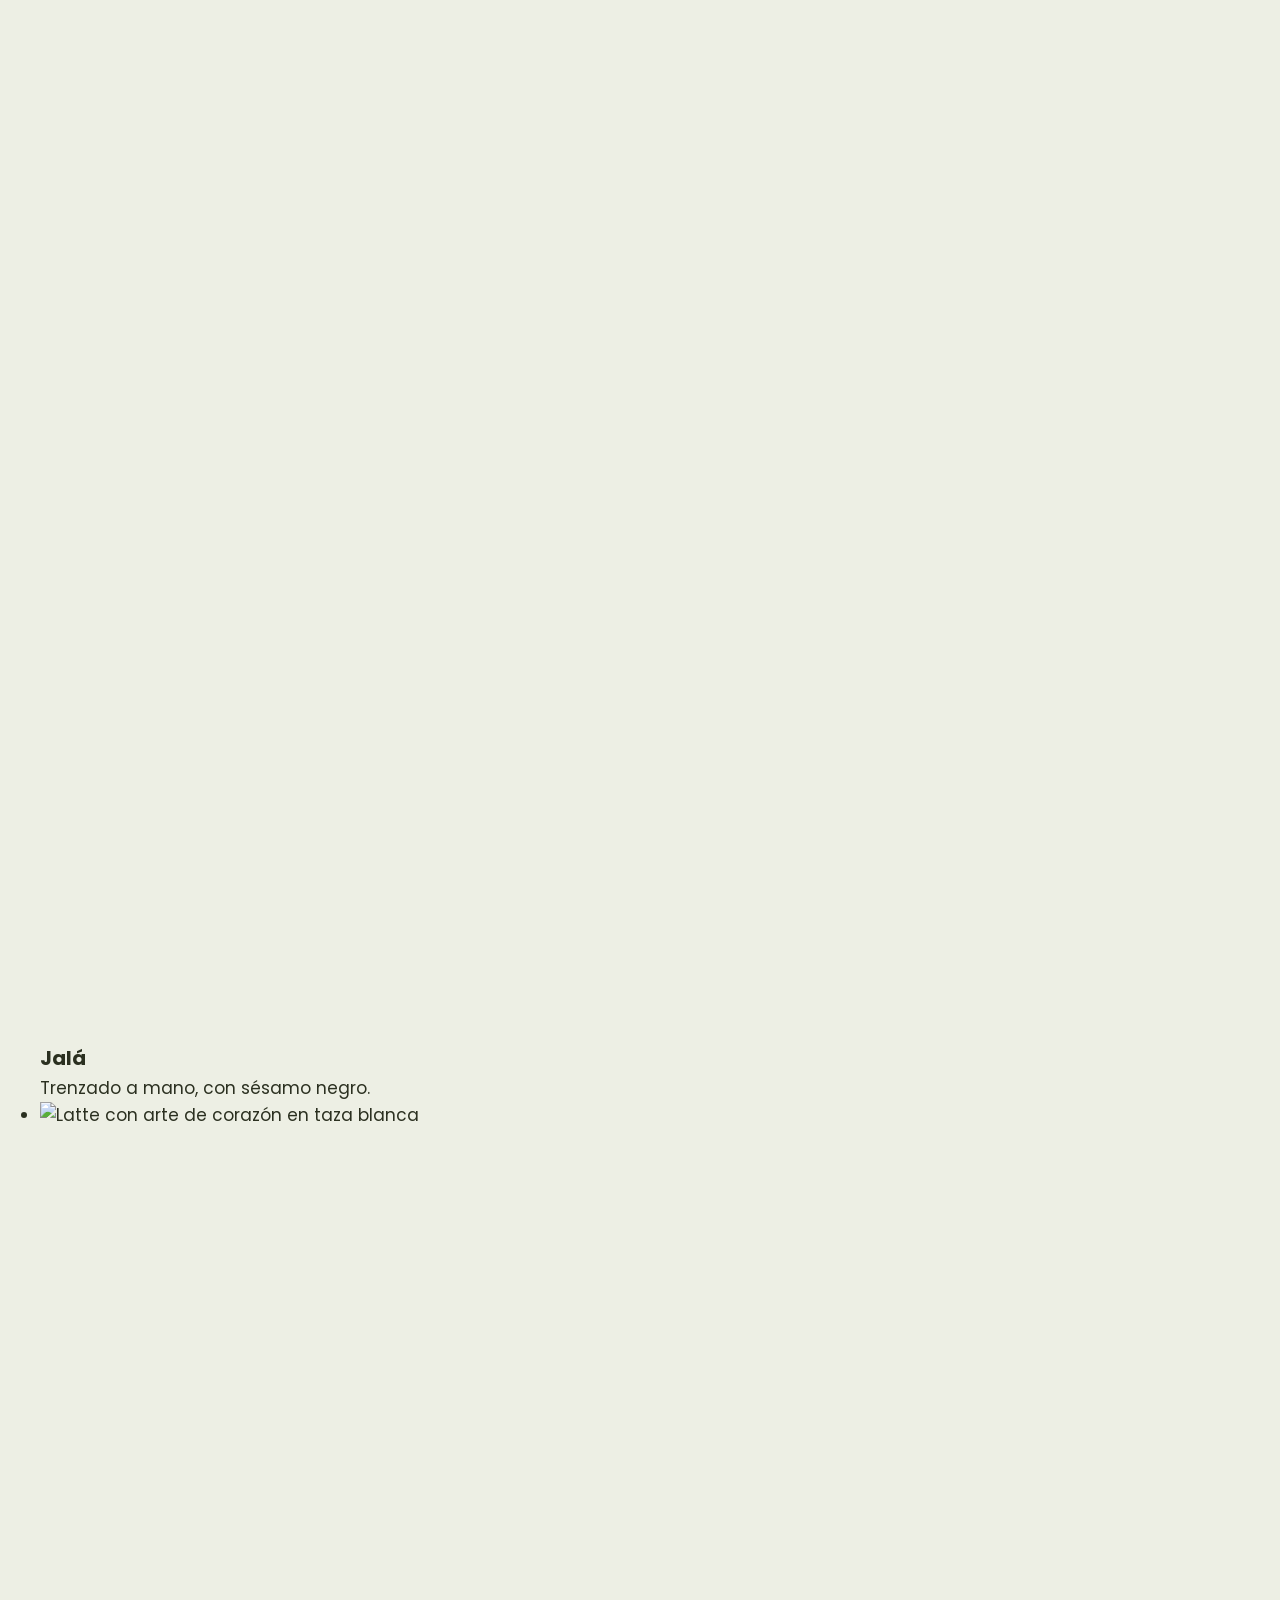
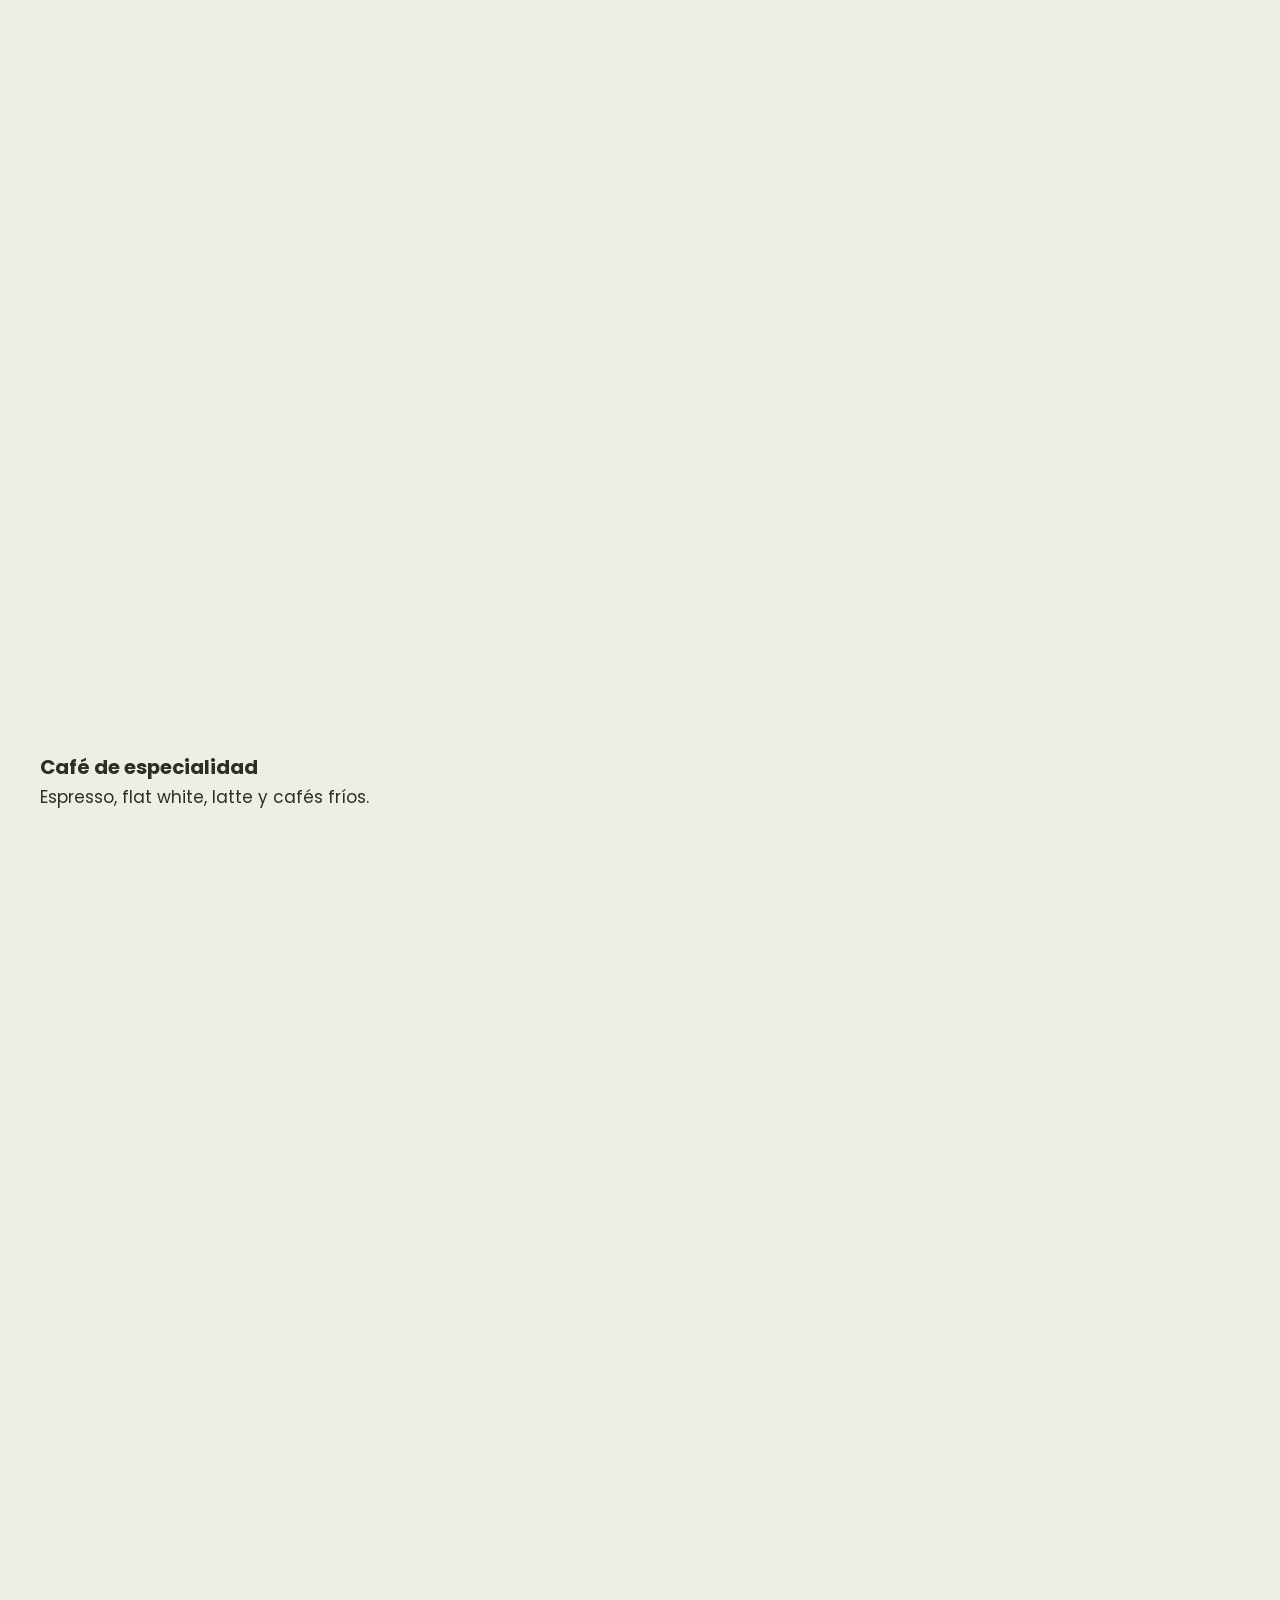
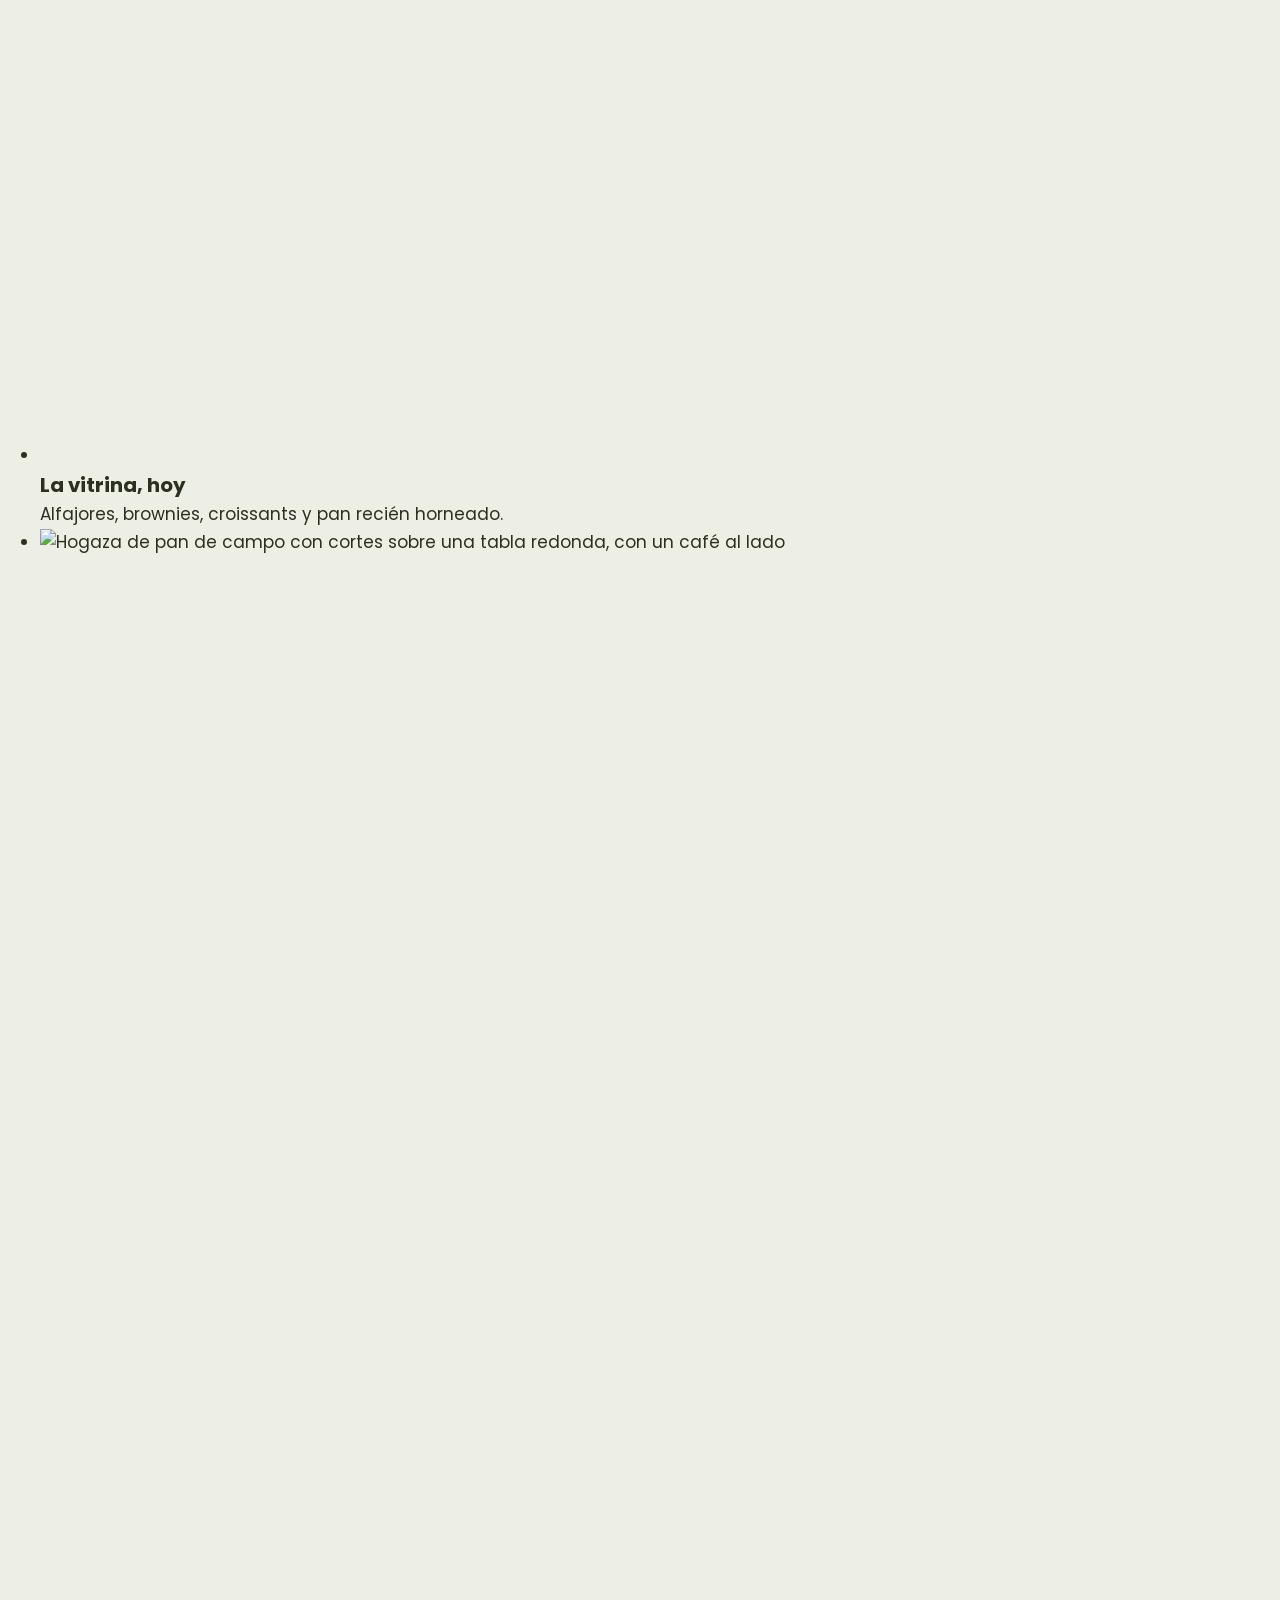
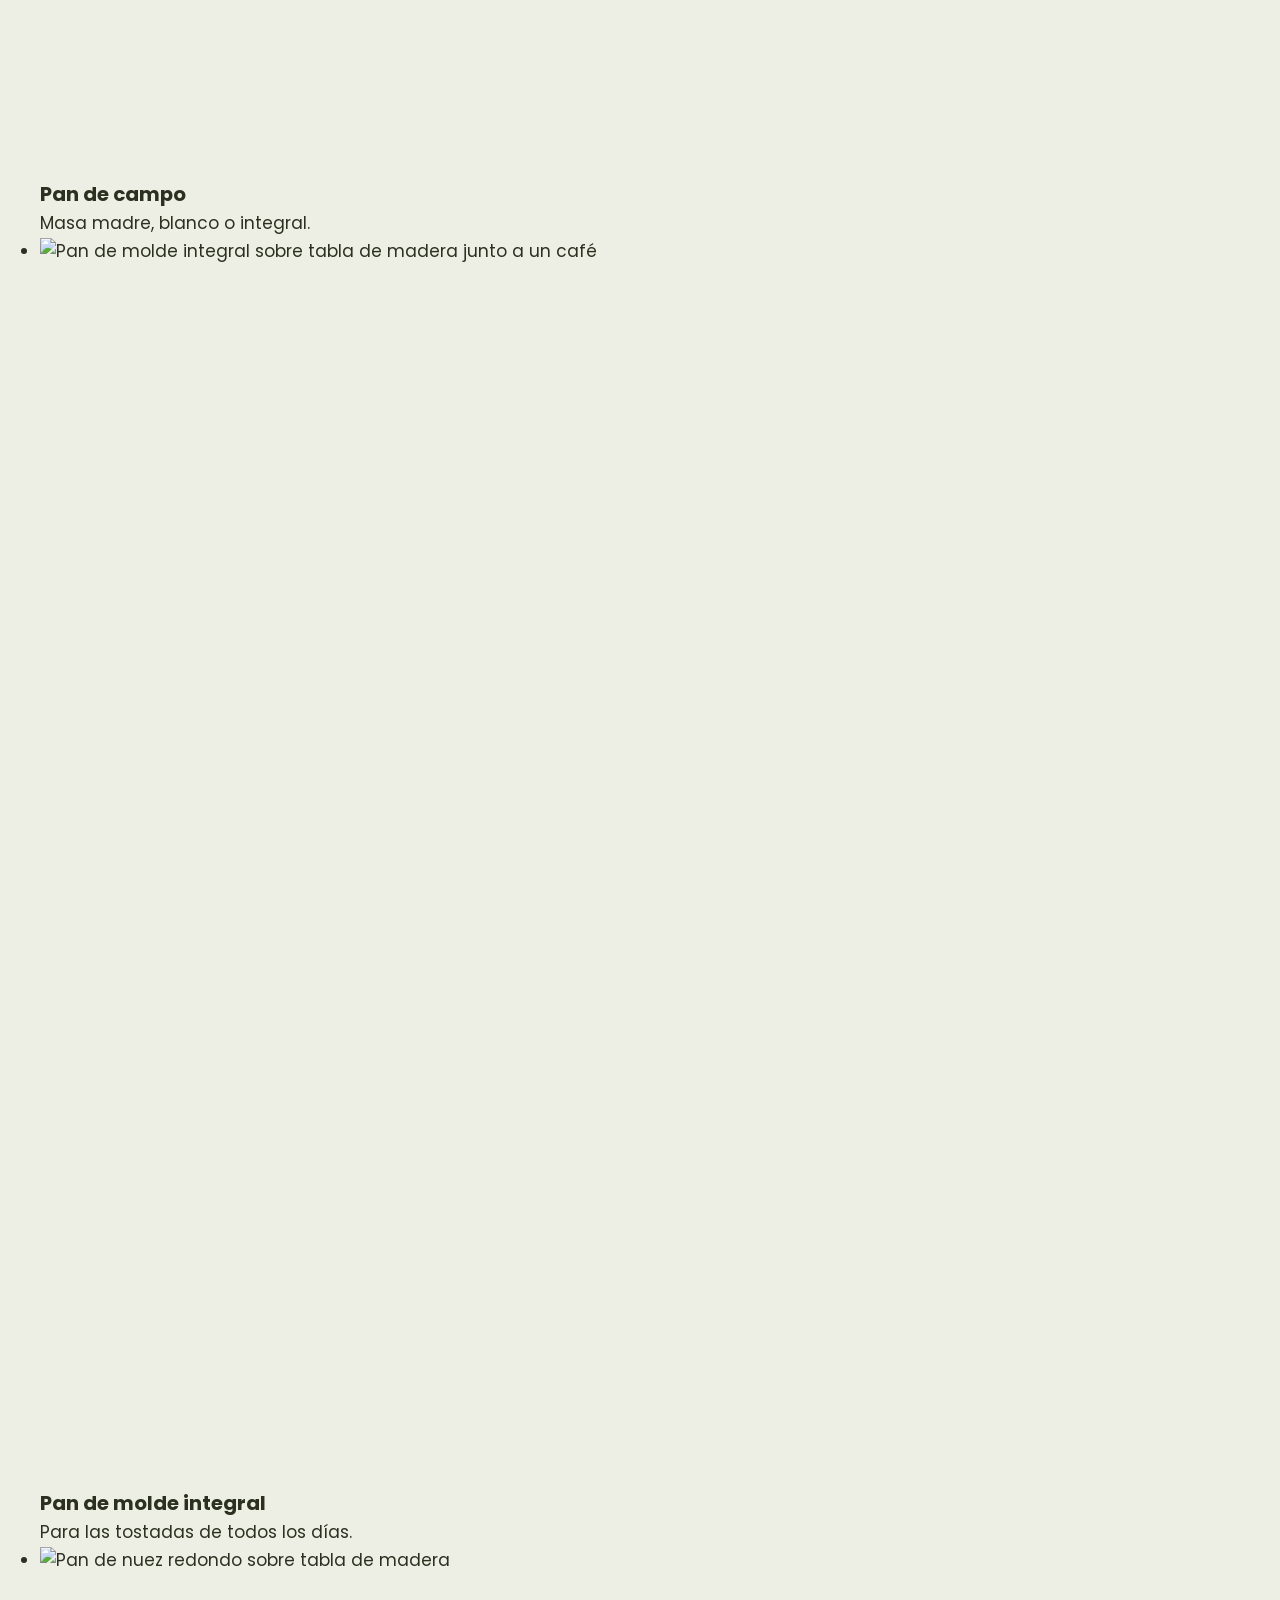
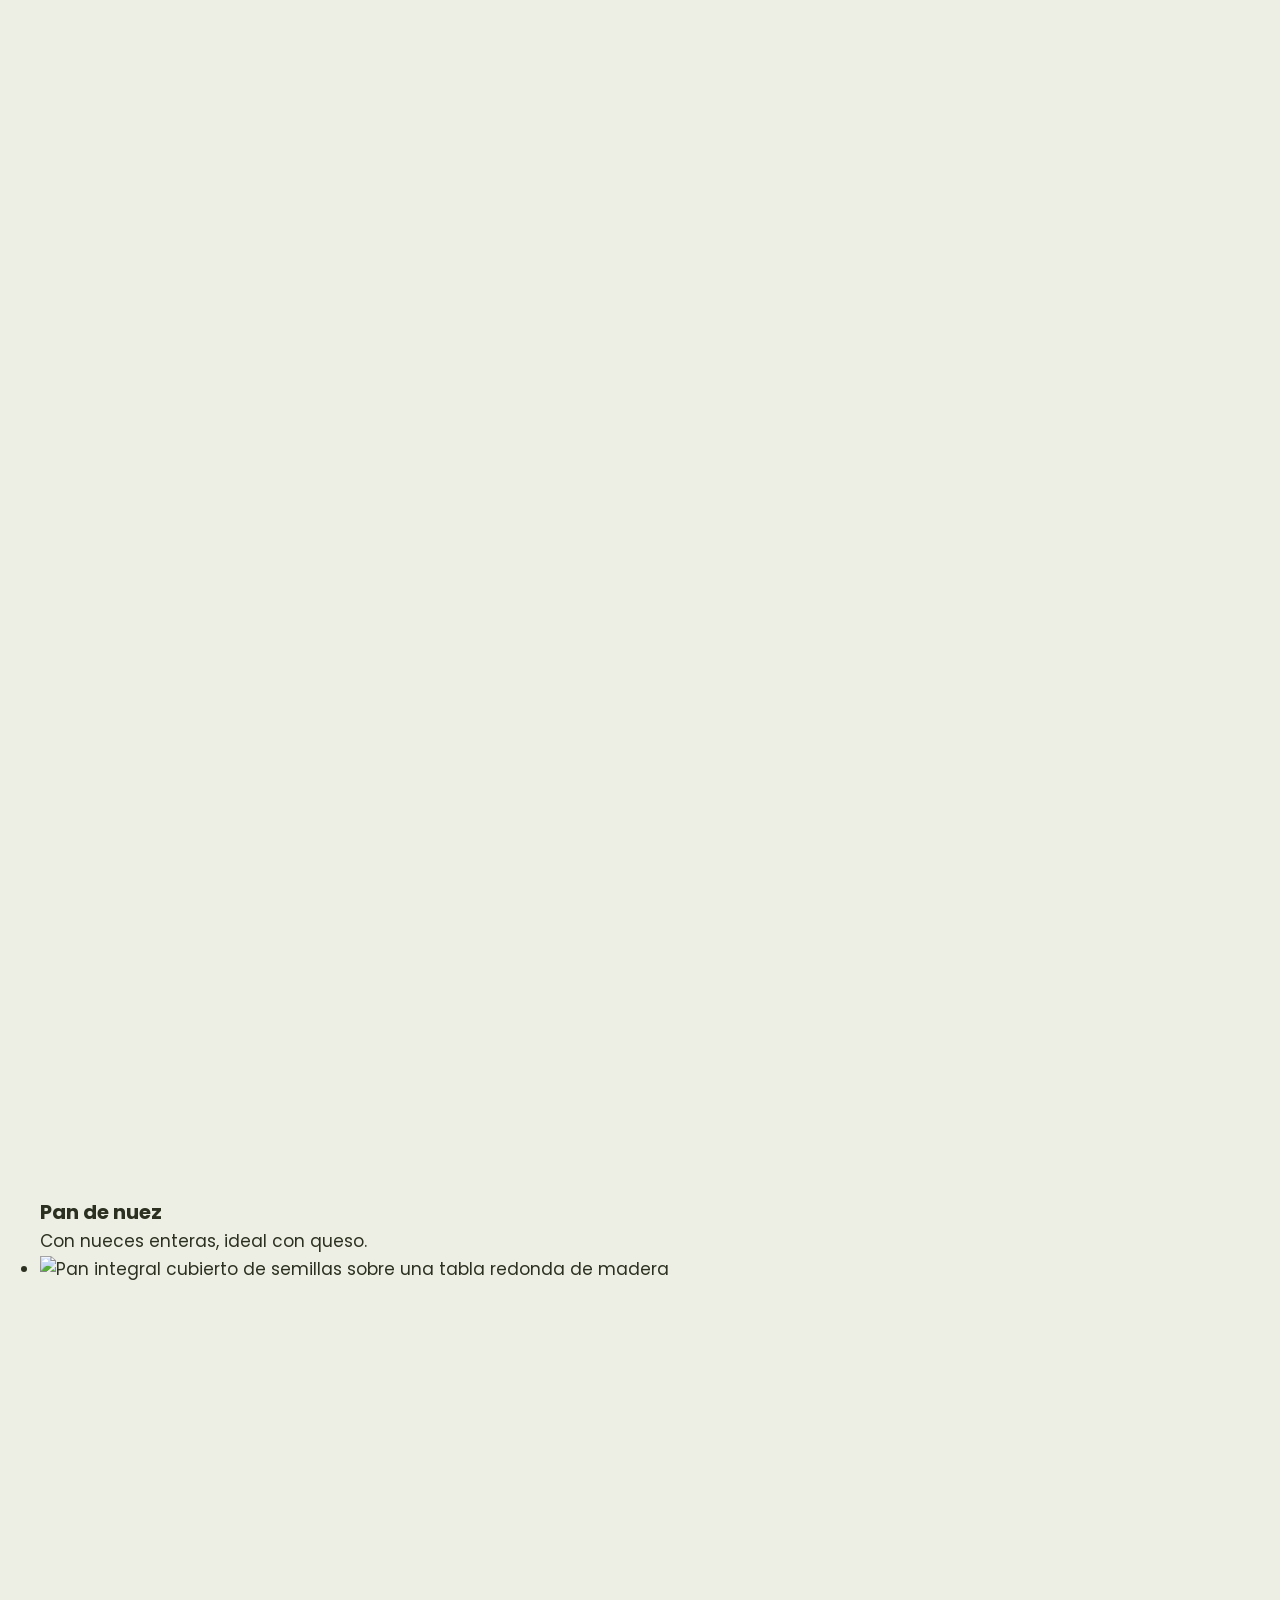
==== commit e749db9e: "Matcha ($ 180) y matcha latte ($ 200): precios en Novedades y en Otras bebidas Co-Authored-By: Claud" ====
--- a/public/index.html
+++ b/public/index.html
@@ -28,7 +28,7 @@
 <link rel="preconnect" href="https://fonts.gstatic.com" crossorigin>
 <link href="https://fonts.googleapis.com/css2?family=Poppins:wght@400;500;600;700&display=swap" rel="stylesheet">
 <link rel="preload" as="image" href="/img/g-jala-arriba-1000.webp" imagesrcset="/img/g-jala-arriba-600.webp 600w, /img/g-jala-arriba-1000.webp 1000w" imagesizes="(max-width: 860px) 100vw, 600px">
-<link rel="stylesheet" href="/estilos.css?v=2026101418">
+<link rel="stylesheet" href="/estilos.css?v=2026101500">
 <script>document.documentElement.classList.add('js');</script>
 
 <script type="application/ld+json">
@@ -134,8 +134,11 @@
         <div class="novedad-texto">
           <span class="nuevo">Nuevo</span>
           <h2>Matcha latte</h2>
-          <p class="bajada">Té verde matcha batido con leche cremosa y espumada. Suave, un poco herbal y sin café: ideal para la tarde. También con leche vegetal.</p>
-          <p class="bajada"><strong>Matcha latte $200</strong> · solo (sin leche) $180</p>
+          <p class="bajada">Té verde matcha batido, solo o con leche cremosa y espumada. Suave, un poco herbal y sin café: ideal para la tarde.</p>
+          <ul class="novedad-precios">
+            <li><span>Matcha</span><span>$180</span></li>
+            <li><span>Matcha latte</span><span>$200</span></li>
+          </ul>
           <div class="botones">
             <a class="boton" href="https://wa.me/59898092333?text=Hola%2C%20quiero%20probar%20el%20matcha%20latte">Pedilo por WhatsApp</a>
             <a class="boton contorno" href="#menu">Ver el menú</a>
@@ -338,8 +341,8 @@
     <div class="panel" id="p-bebidas" role="tabpanel" aria-labelledby="tab-bebidas">
       <div class="columnas">
         <ul class="lista">
-          <li><span>Matcha</span><span>$180</span></li>
-          <li><span>Matcha latte</span><span>$200</span></li>
+          <li><span>Matcha <span class="etiqueta-nuevo">Nuevo</span></span><span>$180</span></li>
+          <li><span>Matcha latte <span class="etiqueta-nuevo">Nuevo</span></span><span>$200</span></li>
           <li><span>Chocolate caliente</span><span>$210</span></li>
           <li><span>Té Ceylán</span><span>$140</span></li>
           <li><span>Té Intizen</span><span>$140</span></li>
